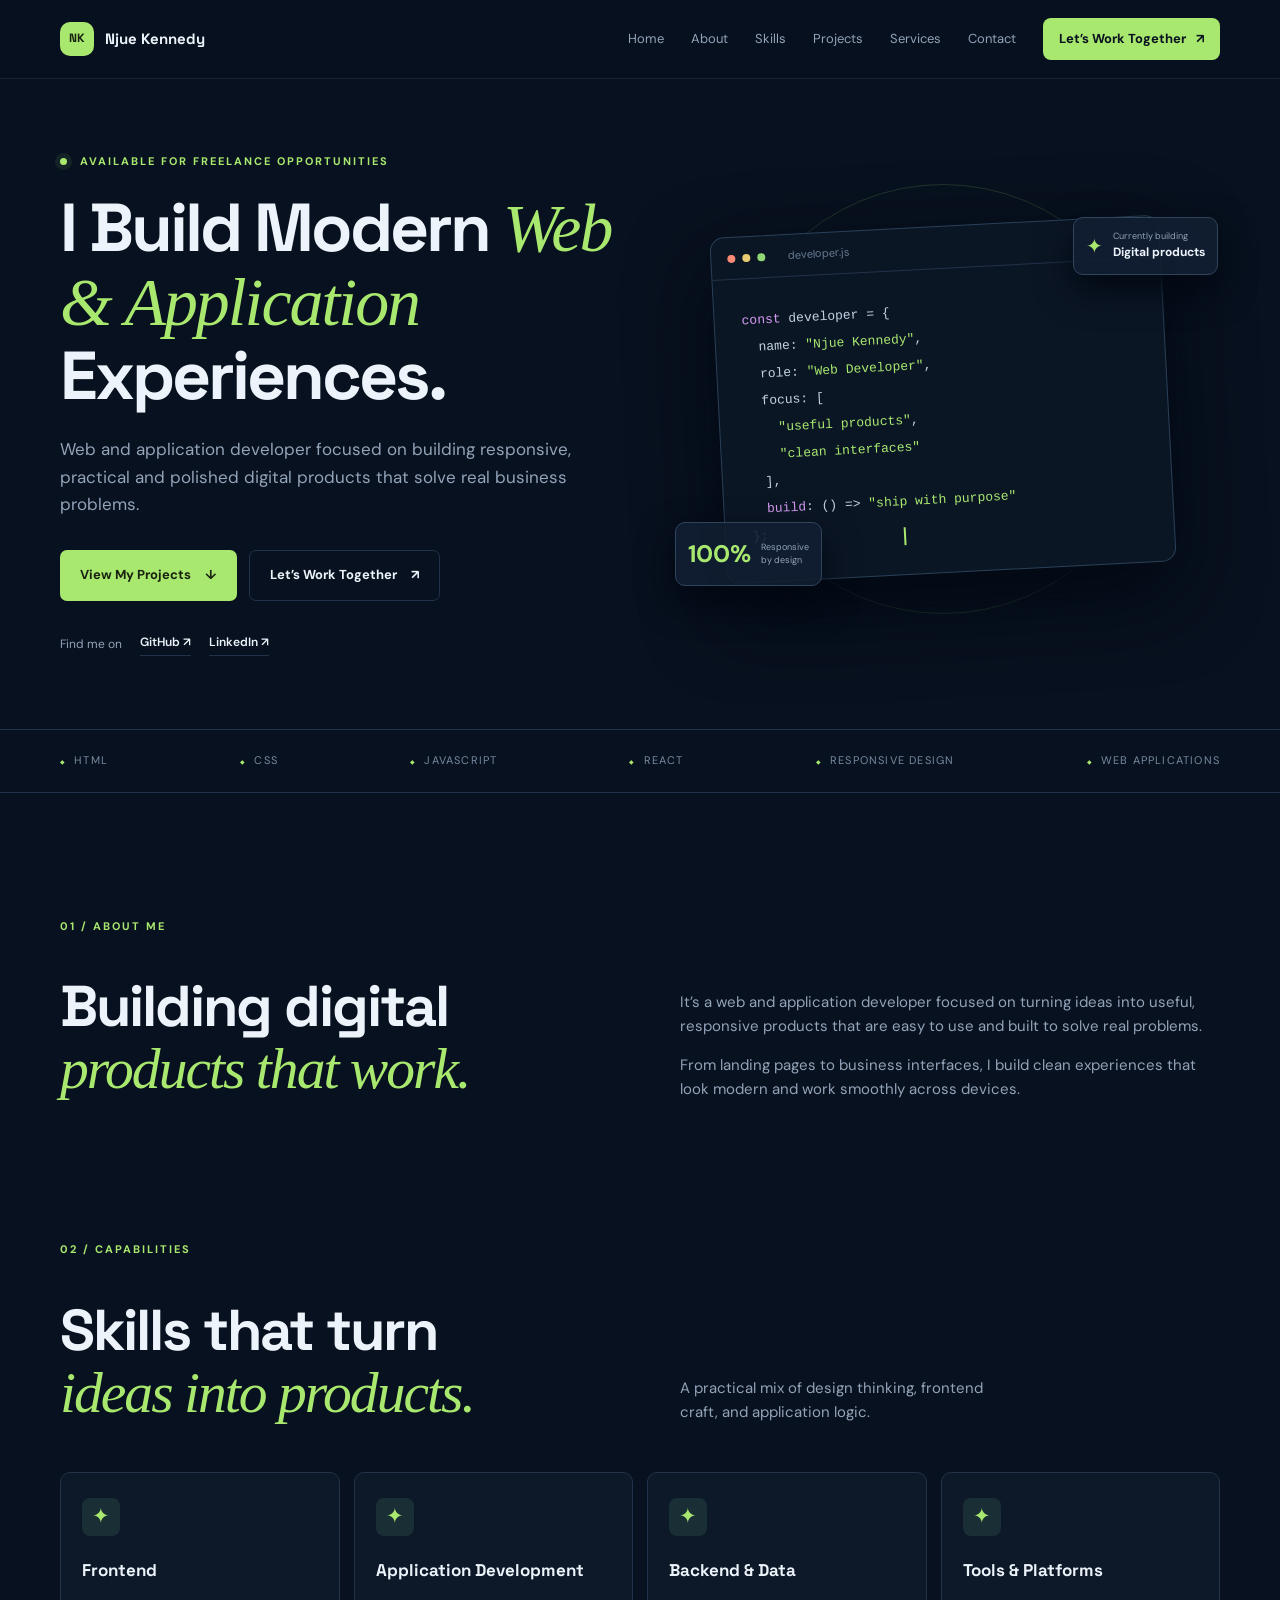
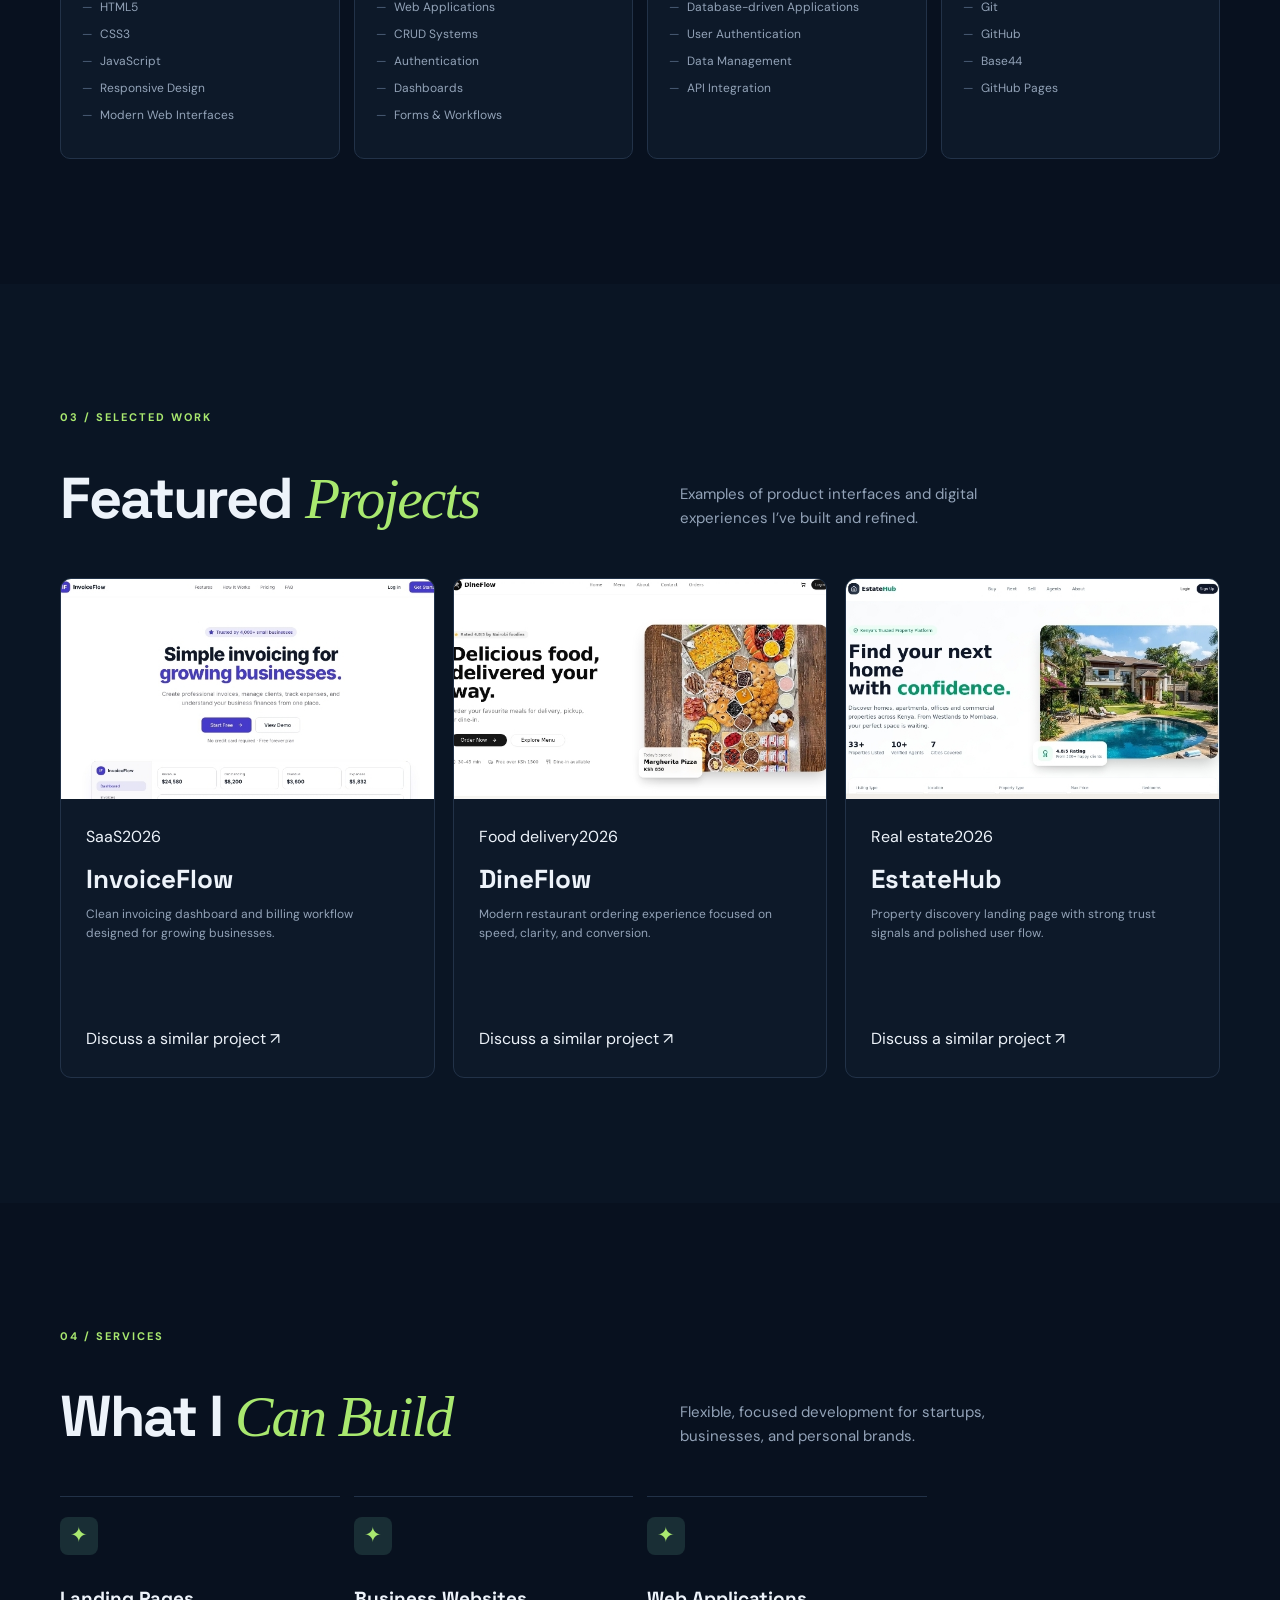
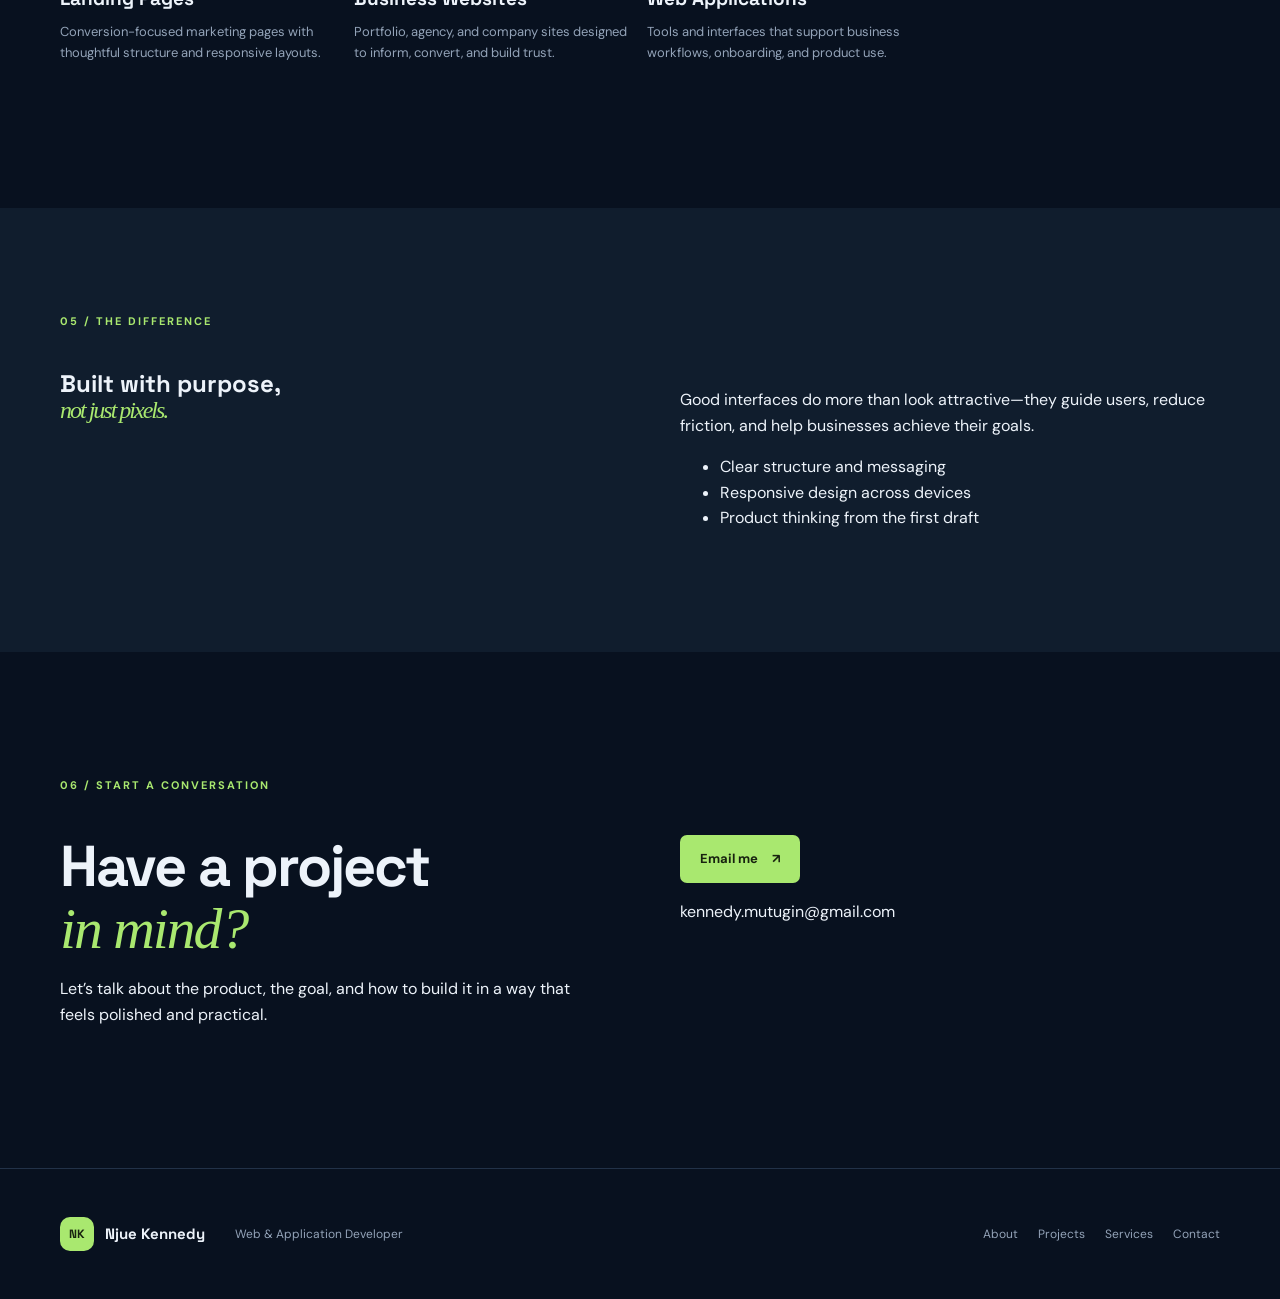
==== index.html @ 986278a8 "Remove the profile image from the portfolio hero section and restore the original layout." ====
<!doctype html>
<html lang="en">
<head>
  <meta charset="UTF-8">
  <meta name="viewport" content="width=device-width, initial-scale=1.0">
  <meta name="description" content="Njue Kennedy — Web & Application Developer building modern, responsive websites and web applications.">
  <meta name="theme-color" content="#08111f">
  <meta property="og:title" content="Njue Kennedy | Web & Application Developer">
  <meta property="og:description" content="Modern, responsive websites and web applications built for real business needs.">
  <meta property="og:type" content="website">
  <meta property="og:url" content="https://kennedymutuginjue-png.github.io/Njue-portfolio-/">
  <link rel="icon" href="assets/favicon.svg" type="image/svg+xml">
  <link rel="preconnect" href="https://fonts.googleapis.com">
  <link rel="preconnect" href="https://fonts.gstatic.com" crossorigin>
  <link href="https://fonts.googleapis.com/css2?family=DM+Sans:wght@400;500;600;700&family=Space+Grotesk:wght@500;600;700&display=swap" rel="stylesheet">
  <link rel="stylesheet" href="styles.css">
  <title>Njue Kennedy | Web & Application Developer</title>
</head>
<body>
  <header class="site-header" id="home">
    <nav class="nav container" aria-label="Primary navigation">
      <a class="brand" href="#home" aria-label="Njue Kennedy home"><span>NK</span><strong>Njue Kennedy</strong></a>
      <button class="menu-toggle" aria-expanded="false" aria-controls="nav-links" aria-label="Open navigation"><span></span><span></span><span></span></button>
      <div class="nav-links" id="nav-links">
        <a href="#home">Home</a><a href="#about">About</a><a href="#skills">Skills</a><a href="#projects">Projects</a><a href="#services">Services</a><a href="#contact">Contact</a>
        <a class="nav-cta" href="#contact">Let’s Work Together <span>↗</span></a>
      </div>
    </nav>
  </header>

  <main>
    <section class="hero container">
      <div class="hero-copy">
        <p class="eyebrow"><span class="status-dot"></span> Available for freelance opportunities</p>
        <h1>I Build Modern <em>Web &amp; Application</em> Experiences.</h1>
        <p class="hero-text">Web and application developer focused on building responsive, practical and polished digital products that solve real business problems.</p>
        <div class="button-row"><a class="button primary" href="#projects">View My Projects <span>↓</span></a><a class="button secondary" href="#contact">Let’s Work Together <span>↗</span></a></div>
        <div class="social-row"><span>Find me on</span><a href="https://github.com/kennedymutuginjue-png" target="_blank" rel="noopener">GitHub ↗</a><a href="https://www.linkedin.com" target="_blank" rel="noopener">LinkedIn ↗</a></div>
      </div>
      <div class="hero-visual" aria-label="Abstract developer workspace visual">
        <div class="orb orb-one"></div><div class="orb orb-two"></div>
        <div class="code-window"><div class="window-bar"><i></i><i></i><i></i><span>developer.js</span></div><pre><code><b>const</b> developer = {
  name: <mark>"Njue Kennedy"</mark>,
  role: <mark>"Web Developer"</mark>,
  focus: [
    <mark>"useful products"</mark>,
    <mark>"clean interfaces"</mark>
  ],
  <b>build</b>: () =&gt; <mark>"ship with purpose"</mark>
};</code></pre><div class="code-cursor"></div></div>
        <div class="float-card card-top"><span>✦</span><div><small>Currently building</small><strong>Digital products</strong></div></div>
        <div class="float-card card-bottom"><strong>100%</strong><small>Responsive<br>by design</small></div>
      </div>
    </section>
    <div class="tech-strip"><div class="container tech-list"><span>HTML</span><span>CSS</span><span>JavaScript</span><span>React</span><span>Responsive Design</span><span>Web Applications</span></div></div>

    <section class="section container about" id="about"><div class="section-label">01 / About me</div><div class="about-grid"><div><h2>Building digital<br><em>products that work.</em></h2></div><div><p>It’s a web and application developer focused on turning ideas into useful, responsive products that are easy to use and built to solve real problems.</p><p>From landing pages to business interfaces, I build clean experiences that look modern and work smoothly across devices.</p></div></div></section>

    <section class="section container" id="skills"><div class="section-label">02 / Capabilities</div><div class="section-heading"><h2>Skills that turn<br><em>ideas into products.</em></h2><p>A practical mix of design thinking, frontend craft, and application logic.</p></div><div class="skill-grid"><article class="skill-card"><div class="icon">✦</div><h3>Frontend</h3><ul><li>HTML5</li><li>CSS3</li><li>JavaScript</li><li>Responsive Design</li><li>Modern Web Interfaces</li></ul></article><article class="skill-card"><div class="icon">✦</div><h3>Application Development</h3><ul><li>Web Applications</li><li>CRUD Systems</li><li>Authentication</li><li>Dashboards</li><li>Forms & Workflows</li></ul></article><article class="skill-card"><div class="icon">✦</div><h3>Backend & Data</h3><ul><li>Database-driven Applications</li><li>User Authentication</li><li>Data Management</li><li>API Integration</li></ul></article><article class="skill-card"><div class="icon">✦</div><h3>Tools & Platforms</h3><ul><li>Git</li><li>GitHub</li><li>Base44</li><li>GitHub Pages</li></ul></article></div></section>

    <section class="section projects-section" id="projects"><div class="container"><div class="section-label">03 / Selected work</div><div class="section-heading"><h2>Featured <em>Projects</em></h2><p>Examples of product interfaces and digital experiences I’ve built and refined.</p></div><div class="project-grid">
      <article class="project-card"><div class="project-preview preview-invoice"><img src="assets/Screenshot_20260922_021623_Chrome.jpg" alt="InvoiceFlow application preview" loading="lazy" onerror="this.style.display='none'"></div><div class="project-body"><div class="project-top"><span class="tag">SaaS</span><span class="project-year">2026</span></div><h3>InvoiceFlow</h3><p>Clean invoicing dashboard and billing workflow designed for growing businesses.</p><a href="#contact">Discuss a similar project <span>↗</span></a></div></article>
      <article class="project-card"><div class="project-preview preview-dine"><img src="assets/Screenshot_20260922_021600_Chrome.jpg" alt="DineFlow application preview" loading="lazy" onerror="this.style.display='none'"></div><div class="project-body"><div class="project-top"><span class="tag">Food delivery</span><span class="project-year">2026</span></div><h3>DineFlow</h3><p>Modern restaurant ordering experience focused on speed, clarity, and conversion.</p><a href="#contact">Discuss a similar project <span>↗</span></a></div></article>
      <article class="project-card"><div class="project-preview preview-estate"><img src="assets/Screenshot_20260922_021528_Chrome.jpg" alt="EstateHub application preview" loading="lazy" onerror="this.style.display='none'"></div><div class="project-body"><div class="project-top"><span class="tag">Real estate</span><span class="project-year">2026</span></div><h3>EstateHub</h3><p>Property discovery landing page with strong trust signals and polished user flow.</p><a href="#contact">Discuss a similar project <span>↗</span></a></div></article>
    </div></div></section>

    <section class="section container" id="services"><div class="section-label">04 / Services</div><div class="section-heading"><h2>What I <em>Can Build</em></h2><p>Flexible, focused development for startups, businesses, and personal brands.</p></div><div class="service-grid"><article class="service-card"><div class="icon">✦</div><h3>Landing Pages</h3><p>Conversion-focused marketing pages with thoughtful structure and responsive layouts.</p></article><article class="service-card"><div class="icon">✦</div><h3>Business Websites</h3><p>Portfolio, agency, and company sites designed to inform, convert, and build trust.</p></article><article class="service-card"><div class="icon">✦</div><h3>Web Applications</h3><p>Tools and interfaces that support business workflows, onboarding, and product use.</p></article></div></section>

    <section class="why"><div class="container"><div class="section-label">05 / The difference</div><div class="why-grid"><h2>Built with purpose,<br><em>not just pixels.</em></h2><div class="why-copy"><p>Good interfaces do more than look attractive—they guide users, reduce friction, and help businesses achieve their goals.</p><ul><li>Clear structure and messaging</li><li>Responsive design across devices</li><li>Product thinking from the first draft</li></ul></div></div></div></section>

    <section class="section container contact" id="contact"><div class="section-label">06 / Start a conversation</div><div class="contact-grid"><div><h2>Have a project<br><em>in mind?</em></h2><p>Let’s talk about the product, the goal, and how to build it in a way that feels polished and practical.</p></div><div class="contact-box"><a class="button primary" href="mailto:kennedy.mutugin@gmail.com">Email me <span>↗</span></a><p>kennedy.mutugin@gmail.com</p></div></div></section>
  </main>
  <footer><div class="container footer-top"><a class="brand" href="#home"><span>NK</span><strong>Njue Kennedy</strong></a><p>Web &amp; Application Developer</p><div class="footer-links"><a href="#about">About</a><a href="#projects">Projects</a><a href="#services">Services</a><a href="#contact">Contact</a></div></div></footer>
  <script src="script.js"></script>
</body>
</html>
---- styles.css ----
:root{--bg:#08111f;--surface:#0d1929;--surface-2:#111f31;--line:#223248;--muted:#93a3b8;--text:#edf3fa;--accent:#a9e86f;--accent-2:#7dd3fc;--serif:Georgia,serif}*{box-sizing:border-box}html{scroll-behavior:smooth}body{margin:0;background:var(--bg);color:var(--text);font-family:'DM Sans',sans-serif;line-height:1.6;overflow-x:hidden}a{color:inherit;text-decoration:none}button,input,select,textarea{font:inherit}button{cursor:pointer}.container{width:min(1160px,calc(100% - 48px));margin:auto}.site-header{position:sticky;top:0;z-index:20;background:rgba(8,17,31,.86);border-bottom:1px solid rgba(148,163,184,.12);backdrop-filter:blur(18px)}.nav{min-height:78px;display:flex;align-items:center;justify-content:space-between}.brand{display:flex;align-items:center;gap:11px;font-family:'Space Grotesk',sans-serif}.brand span{display:grid;place-items:center;width:34px;height:34px;border-radius:10px;background:var(--accent);color:#17230f;font-size:12px;font-weight:700}.brand strong{font-size:15px}.nav-links{display:flex;align-items:center;gap:27px;color:var(--muted);font-size:13px}.nav-links a{transition:.2s}.nav-links a:hover{color:var(--text)}.nav-cta{color:var(--bg)!important;background:var(--accent);padding:11px 16px;border-radius:8px;font-weight:700}.nav-cta span{margin-left:7px}.menu-toggle{display:none;background:none;border:0;padding:8px}.menu-toggle span{display:block;width:25px;height:2px;background:var(--text);margin:5px}.hero{min-height:650px;display:grid;grid-template-columns:1fr 1fr;gap:50px;align-items:center;padding-top:55px;padding-bottom:65px}.eyebrow,.section-label{color:var(--accent);font-size:11px;text-transform:uppercase;letter-spacing:2px;font-weight:700}.status-dot{display:inline-block;width:7px;height:7px;background:var(--accent);border-radius:50%;margin-right:8px;box-shadow:0 0 0 5px rgba(169,232,111,.08)}h1,h2,h3{font-family:'Space Grotesk',sans-serif;line-height:1.08;margin:0}h1{font-size:clamp(44px,5.3vw,76px);letter-spacing:-3px;margin:20px 0 24px;max-width:680px}h1 em,h2 em{font-family:var(--serif);font-weight:400;color:var(--accent);letter-spacing:-2px}.hero-text{color:var(--muted);font-size:17px;max-width:530px}.button-row{display:flex;gap:12px;flex-wrap:wrap;margin:32px 0}.button{display:inline-flex;align-items:center;justify-content:center;gap:14px;border:0;border-radius:7px;padding:14px 20px;font-weight:700;font-size:13px;transition:transform .2s,background .2s}.button:hover{transform:translateY(-2px)}.primary{background:var(--accent);color:#18220f}.secondary{border:1px solid var(--line);color:var(--text);background:transparent}.social-row{display:flex;gap:18px;align-items:center;color:var(--muted);font-size:12px}.social-row a{color:var(--text);font-weight:600;border-bottom:1px solid var(--line);padding-bottom:3px}.hero-visual{height:460px;position:relative;display:grid;place-items:center}.hero-visual:before{content:'';position:absolute;width:360px;height:360px;border-radius:50%;background:radial-gradient(circle,rgba(125,211,252,.16),transparent 65%);filter:blur(10px)}.orb{position:absolute;border:1px solid rgba(169,232,111,.16);border-radius:50%}.orb-one{width:430px;height:430px}.orb-two{width:310px;height:310px;border-color:rgba(125,211,252,.18);transform:rotate(45deg)}.code-window{position:relative;width:min(450px,100%);background:#0b1625;border:1px solid #2a4058;border-radius:14px;box-shadow:0 30px 80px #020812;overflow:hidden;transform:rotate(-3deg)}.window-bar{height:42px;border-bottom:1px solid #223248;display:flex;align-items:center;gap:7px;padding:0 16px;color:#667991;font-size:11px}.window-bar i{width:8px;height:8px;border-radius:50%;background:#33465d}.window-bar i:first-child{background:#fb8b75}.window-bar i:nth-child(2){background:#eacb73}.window-bar i:nth-child(3){background:#92d675}.window-bar span{margin-left:16px}.code-window pre{margin:0;padding:28px 27px 32px;color:#c4d2e1;font:13px/2 'Space Grotesk',monospace}.code-window code b{color:#d69cf3;font-weight:500}.code-window mark{color:var(--accent);background:none}.code-cursor{position:absolute;width:2px;height:18px;background:var(--accent);bottom:29px;left:178px}.float-card{position:absolute;z-index:2;background:rgba(17,31,49,.9);border:1px solid #30445b;border-radius:10px;box-shadow:0 15px 35px #020812;display:flex;align-items:center;gap:10px;padding:12px}.float-card small{display:block;color:var(--muted);font-size:9px;line-height:1.4}.float-card strong{display:block;font-size:12px}.float-card span{color:var(--accent);font-size:20px}.card-top{top:48px;right:2px}.card-bottom{bottom:43px;left:10px}.card-bottom strong{font-size:24px;color:var(--accent)}.tech-strip{border-top:1px solid var(--line);border-bottom:1px solid var(--line);padding:22px 0}.tech-list{display:flex;justify-content:space-between;gap:20px;color:#788aa0;font-size:11px;text-transform:uppercase;letter-spacing:1.2px;flex-wrap:wrap}.tech-list span:before{content:'◆';font-size:6px;color:var(--accent);margin-right:8px}.section{padding-top:125px}.section-label{margin-bottom:40px}.about-grid,.section-heading,.why-grid,.contact-grid{display:grid;grid-template-columns:1fr 1fr;gap:80px}.section h2{font-size:clamp(38px,4.5vw,60px);letter-spacing:-2px}.about-grid p,.section-heading p{color:var(--muted);font-size:15px}.about-grid .lead,.contact .lead{font-size:19px;color:var(--text)}.stats{display:grid;grid-template-columns:repeat(3,1fr);border-top:1px solid var(--line);margin-top:75px;padding-top:25px}.stats strong{display:block;font:700 42px 'Space Grotesk';color:var(--accent)}.stats span{font-size:12px;color:var(--muted)}.section-heading{align-items:end;margin-bottom:48px}.section-heading p{max-width:310px;margin:0}.skill-grid,.service-grid{display:grid;grid-template-columns:repeat(4,1fr);gap:14px}.skill-card{background:var(--surface);border:1px solid var(--line);border-radius:10px;padding:25px 21px;min-height:285px}.skill-card:hover,.project-card:hover{border-color:#466078}.icon{display:grid;place-items:center;width:38px;height:38px;border-radius:8px;background:#192e35;color:var(--accent);font-size:21px;margin-bottom:25px}.skill-card h3{font-size:17px;margin-bottom:18px}.skill-card ul{list-style:none;padding:0;margin:0;color:var(--muted);font-size:12px}.skill-card li{margin:8px 0}.skill-card li:before{content:'—';margin-right:8px;color:#50647d}.projects-section{background:#0a1524;margin-top:125px;padding-bottom:125px}.projects-section .section-label,.projects-section .section-heading{padding-top:0}.project-grid{display:grid;grid-template-columns:repeat(3,1fr);gap:18px}.project-card{background:var(--surface);border:1px solid var(--line);border-radius:11px;overflow:hidden;transition:.25s}.project-preview{height:220px;position:relative;overflow:hidden;display:grid;place-items:center}.preview-invoice{background:linear-gradient(135deg,#183837,#102632)}.preview-dine{background:linear-gradient(135deg,#37261c,#192a2a)}.preview-estate{background:linear-gradient(135deg,#243d3a,#15293a)}.project-preview img{width:100%;height:100%;object-fit:cover;position:absolute;z-index:2}.preview-ui{width:75%;height:145px;background:#112a2b;border:1px solid #41605b;border-radius:7px;position:relative;padding:14px;color:#e3f3e4;box-shadow:0 20px 40px #07131a}.preview-ui:before{content:'';display:block;width:26px;height:4px;background:#365451;border-radius:4px;margin-bottom:14px}.mini-logo{display:inline-grid;place-items:center;width:20px;height:20px;background:var(--accent);color:#16220f;border-radius:5px;font-weight:bold;font-size:12px}.mini-title{font:600 10px 'Space Grotesk';margin-left:6px}.mini-chart{display:flex;align-items:end;gap:5px;height:58px;margin-top:17px;border-bottom:1px solid #39554f}.mini-chart i{display:block;width:18%;background:var(--accent);opacity:.8;border-radius:3px 3px 0 0}.mini-chart i:nth-child(1){height:40%}.mini-chart i:nth-child(2){height:65%}.mini-chart i:nth-child(3){height:50%}.mini-chart i:nth-child(4){height:80%}.mini-chart i:nth-child(5){height:95%}.mini-panels{display:flex;gap:7px;margin-top:12px}.mini-panels b{height:17px;flex:1;background:#244542;border-radius:3px}.restaurant{background:#251e1b;border-color:#6b4d3f}.restaurant .mini-logo{background:#f5b568}.restaurant .mini-title small,.estate .mini-title small{display:block;color:#a99586;font:7px 'DM Sans'}.food-card{display:inline-block;width:40%;height:78px;margin:15px 5% 0 0;background:#5d4436;border-radius:5px;position:relative}.food-card i{display:block;width:30px;height:30px;border-radius:50%;background:#c28058;margin:10px}.food-card b{display:block;background:#b08e76;height:3px;width:50%;margin:4px 10px}.estate{background:#1d3033;border-color:#4c6d6a}.estate .mini-logo{background:#9be0ce}.property{display:flex;gap:8px;margin-top:12px}.property i{width:48px;height:30px;background:#5b8179;border-radius:4px}.property b{display:block;width:50px;height:4px;background:#8eaaa5;margin:5px}.project-body{padding:25px}.project-meta{display:flex;justify-content:space-between;color:var(--accent);font-size:10px;text-transform:uppercase;letter-spacing:.5px}.project-meta span:last-child{color:#63758b}.project-body h3{font-size:26px;margin:15px 0 10px}.project-body p{color:var(--muted);font-size:12px;min-height:105px;margin-bottom:16px}.feature-list{columns:2;padding:0 0 14px;margin:0;list-style:none;color:#a9b7c7;font-size:11px;border-bottom:1px solid var(--line)}.feature-list li{margin:4px 0}.feature-list li:before{content:'+';color:var(--accent);margin-right:5px}.tags{display:flex;gap:5px;flex-wrap:wrap;margin:15px 0}.tags span{border:1px solid #304258;padding:4px 8px;border-radius:4px;font-size:10px;color:#9baabd}.project-link{display:flex;justify-content:space-between;color:var(--accent);font-size:12px;font-weight:700;margin-top:20px}.service-grid{grid-template-columns:repeat(4,1fr)}.service-grid article{border-top:1px solid var(--line);padding:20px 0}.service-grid article>span{color:var(--accent);font-size:11px}.service-grid h3{font-size:19px;margin:34px 0 12px}.service-grid p{font-size:13px;color:var(--muted);margin:0}.why{background:#101d2d;margin-top:125px;padding:105px 0}.why-grid{align-items:start}.why-list{display:grid;grid-template-columns:1fr 1fr;gap:28px 35px}.why-list div{border-top:1px solid #2c4056;padding-top:15px}.why-list b{font-size:14px}.why-list p{font-size:12px;color:var(--muted);margin:7px 0}.contact-grid{align-items:start}.contact-links{margin-top:44px}.contact-links a{display:grid;grid-template-columns:75px 1fr 20px;border-bottom:1px solid var(--line);padding:14px 0;font-size:13px}.contact-links span{color:var(--muted);font-size:11px}.contact-links b{color:var(--accent)}.contact-form{background:var(--surface);border:1px solid var(--line);border-radius:10px;padding:30px}.contact-form label{display:block;color:#b9c6d4;font-size:11px;margin-bottom:17px}.contact-form input,.contact-form select,.contact-form textarea{display:block;width:100%;border:1px solid #2b3e54;border-radius:5px;background:#0b1625;color:var(--text);padding:12px;margin-top:7px;outline:none}.contact-form input:focus,.contact-form select:focus,.contact-form textarea:focus{border-color:var(--accent);box-shadow:0 0 0 2px rgba(169,232,111,.1)}.contact-form textarea{resize:vertical}.contact-form .button{width:100%;margin-top:4px}.contact-form small{display:block;color:#687b92;font-size:10px;text-align:center;margin-top:13px}footer{border-top:1px solid var(--line);margin-top:125px}.footer-top{min-height:130px;display:flex;align-items:center;gap:30px}.footer-top p{color:var(--muted);font-size:12px}.footer-links{display:flex;gap:20px;margin-left:auto;font-size:12px;color:var(--muted)}.footer-links a:hover,.copyright a:hover{color:var(--accent)}.copyright{border-top:1px solid var(--line);display:flex;justify-content:space-between;padding:22px 0;color:#65778d;font-size:11px}.copyright a{color:var(--text)}
@media(max-width:900px){.nav-links{gap:16px}.hero{gap:25px}.skill-grid,.service-grid{grid-template-columns:repeat(2,1fr)}.project-grid{grid-template-columns:1fr}.project-card{display:grid;grid-template-columns:40% 60%}.project-preview{height:100%;min-height:310px}.project-body p{min-height:0}.project-card .feature-list{columns:2}.why-grid,.contact-grid{gap:40px}}
@media(max-width:680px){.container{width:min(100% - 32px,560px)}.nav{min-height:68px}.menu-toggle{display:block}.nav-links{display:none;position:absolute;left:16px;right:16px;top:68px;background:#0d1929;border:1px solid var(--line);border-radius:9px;padding:15px;flex-direction:column;align-items:stretch;gap:3px;box-shadow:0 20px 40px #020812}.nav-links.open{display:flex}.nav-links a{padding:11px}.nav-cta{text-align:center;margin-top:6px}.hero{display:block;padding-top:65px;min-height:auto}.hero h1{font-size:49px;letter-spacing:-2.5px}.hero-visual{height:350px;margin-top:45px}.code-window{transform:rotate(-2deg)}.code-window pre{font-size:10px;padding:21px}.card-top{right:-2px;top:15px}.card-bottom{bottom:10px;left:-4px}.tech-list{justify-content:flex-start;gap:12px 22px}.tech-list span{font-size:9px}.section{padding-top:85px}.section-label{margin-bottom:28px}.about-grid,.section-heading,.why-grid,.contact-grid{display:block}.about-grid>div+div{margin-top:30px}.stats{margin-top:50px}.stats strong{font-size:31px}.stats span{font-size:10px}.section-heading p{margin-top:22px}.skill-grid,.service-grid{grid-template-columns:1fr}.skill-card{min-height:auto}.projects-section{margin-top:85px;padding-bottom:85px}.project-card{display:block}.project-preview{height:210px;min-height:0}.project-body{padding:21px}.project-body p{font-size:12px}.why{margin-top:85px;padding:75px 0}.why-list{display:block;margin-top:40px}.why-list div{margin-bottom:25px}.contact-links{margin-top:32px;margin-bottom:35px}.footer-top{display:block;padding:30px 0}.footer-top p{margin:12px 0 20px}.footer-links{margin:0;gap:14px;flex-wrap:wrap}.copyright{display:block}.copyright a{display:block;margin-top:10px}.button{min-height:48px}.button-row{margin-bottom:28px}}
@media(prefers-reduced-motion:reduce){html{scroll-behavior:auto}.button{transition:none}}
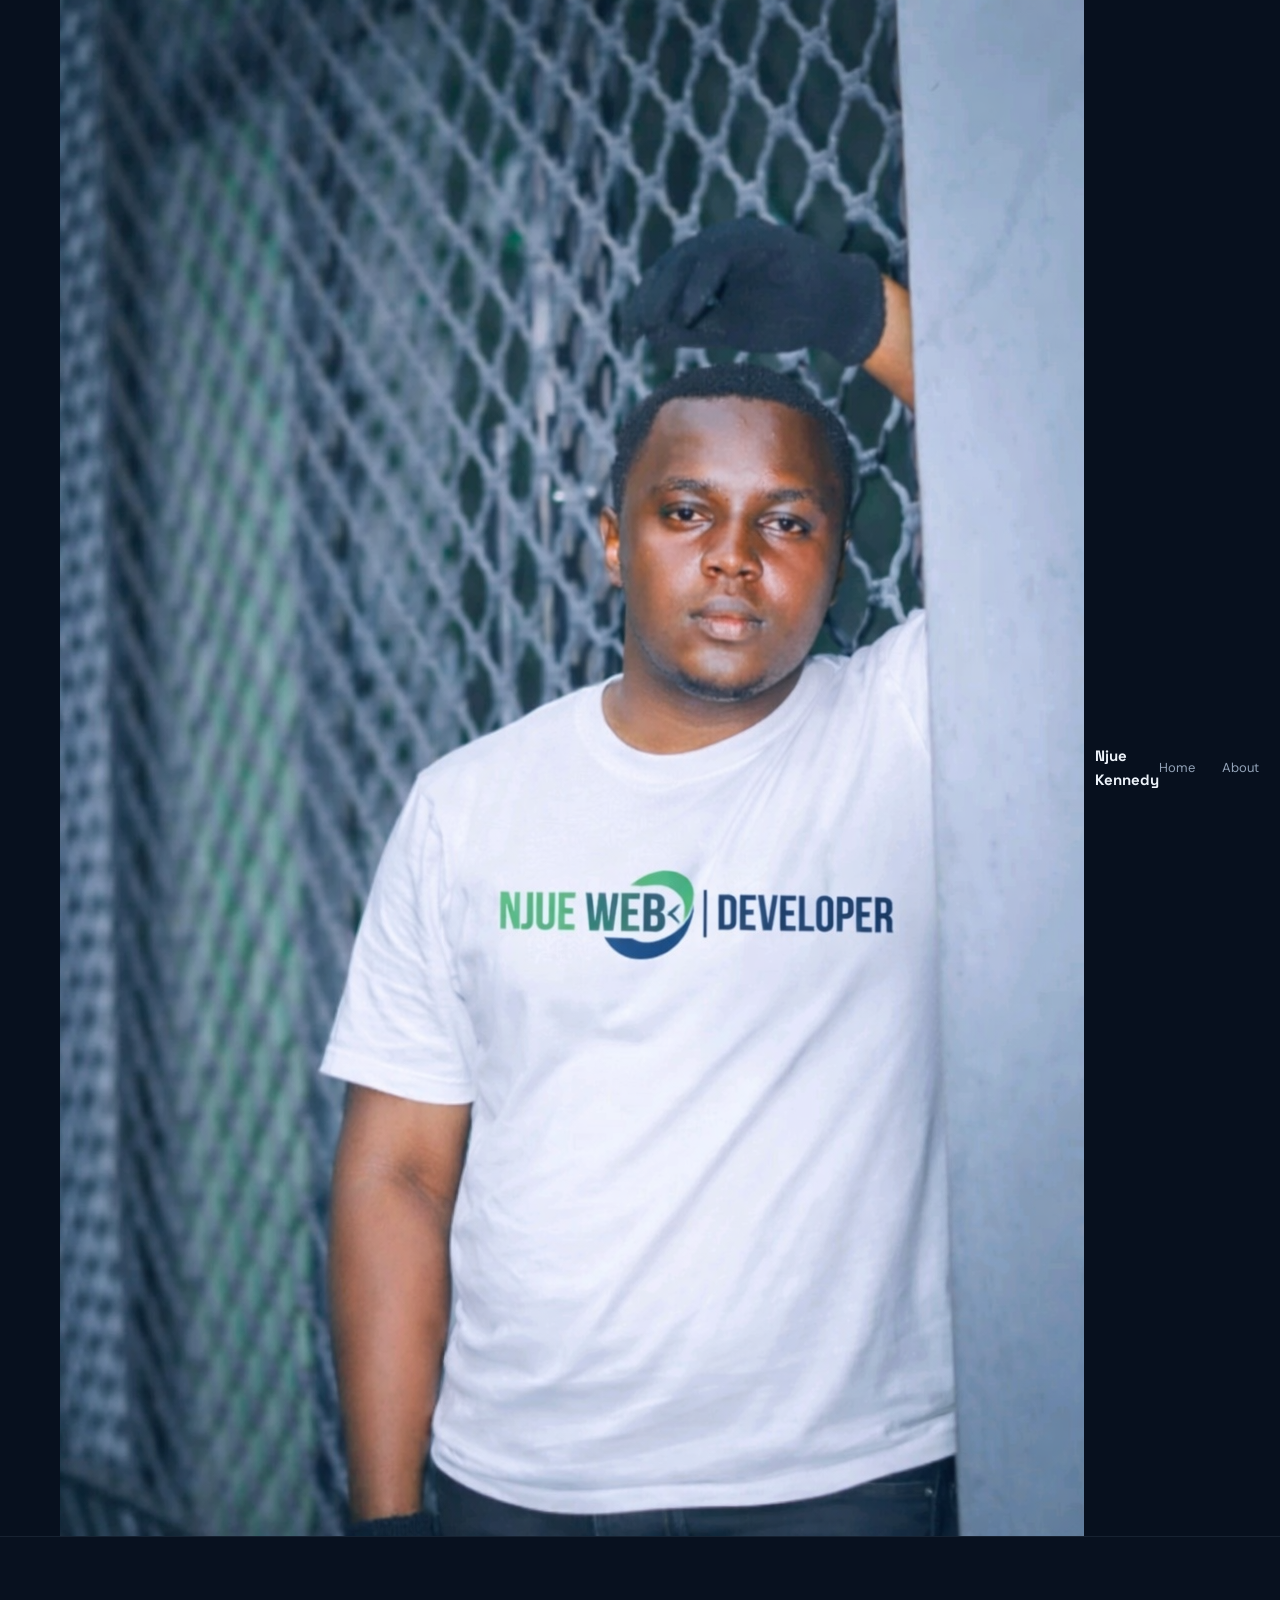
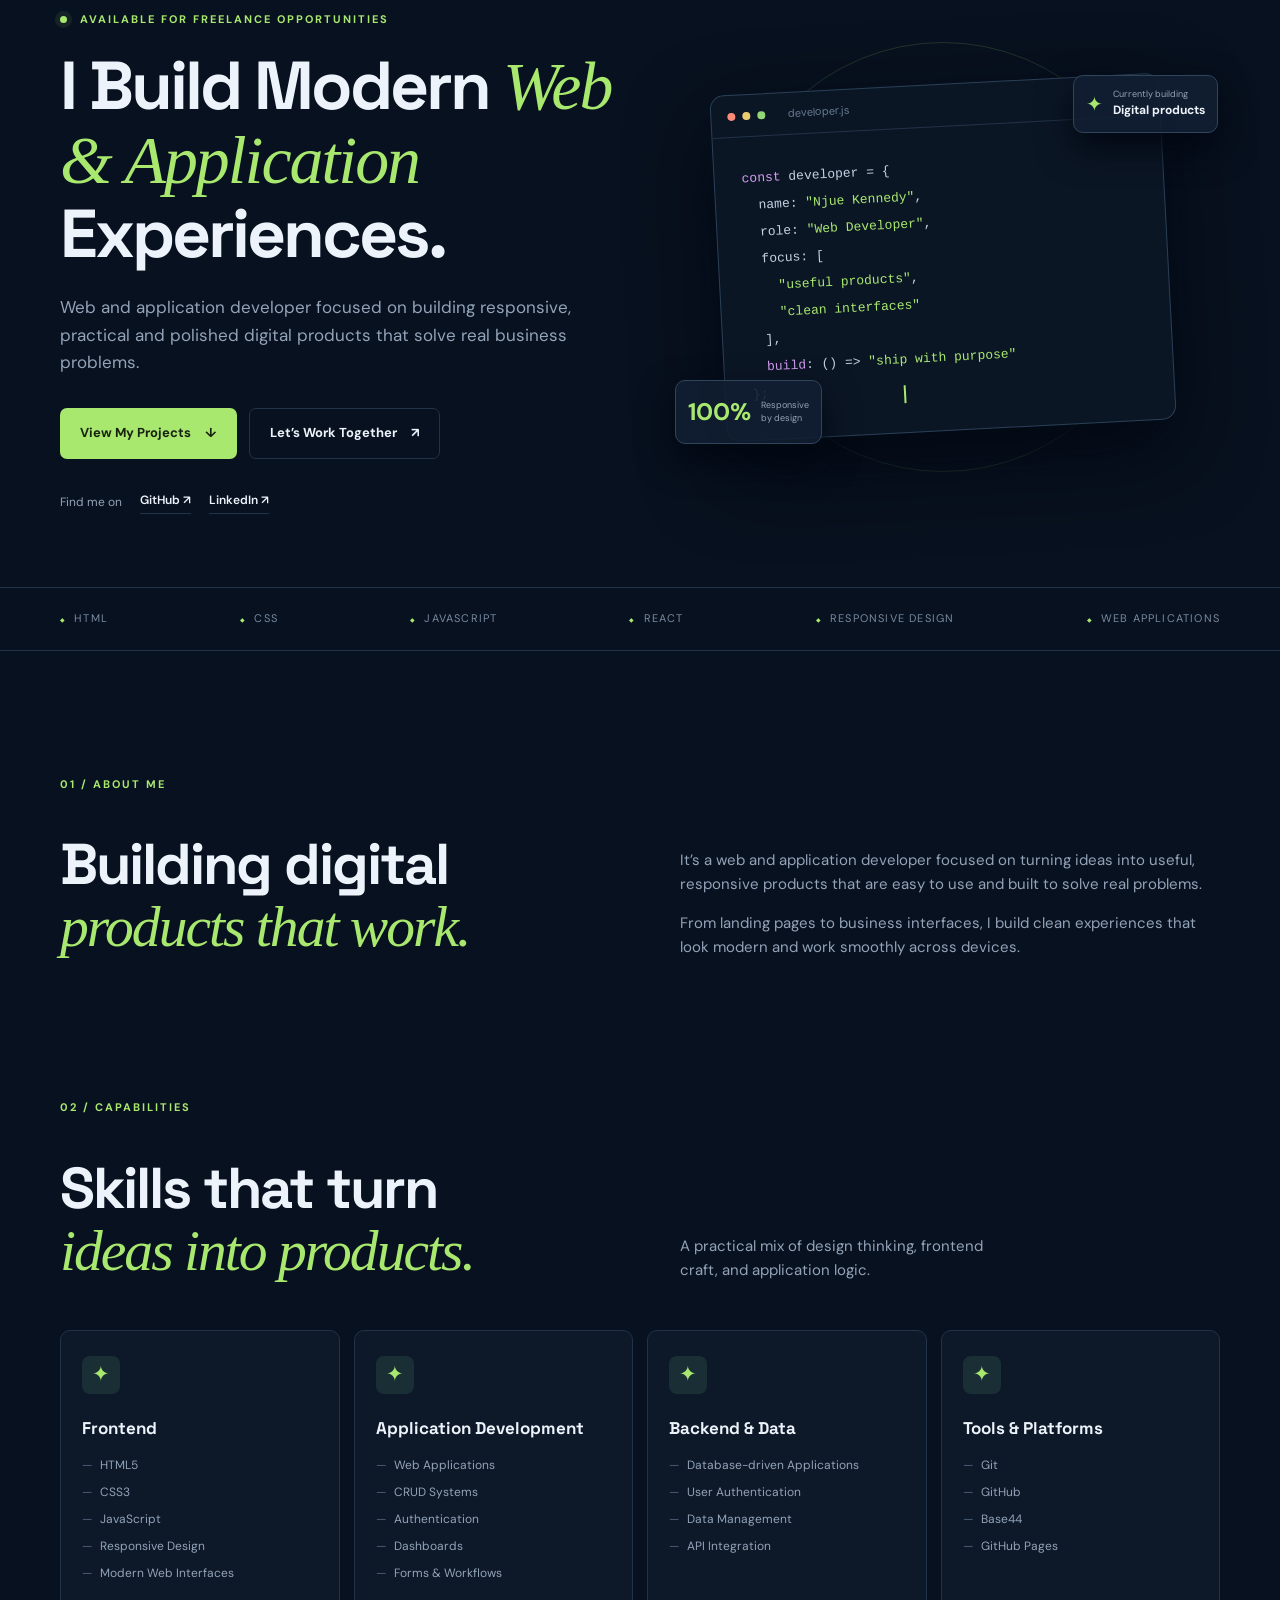
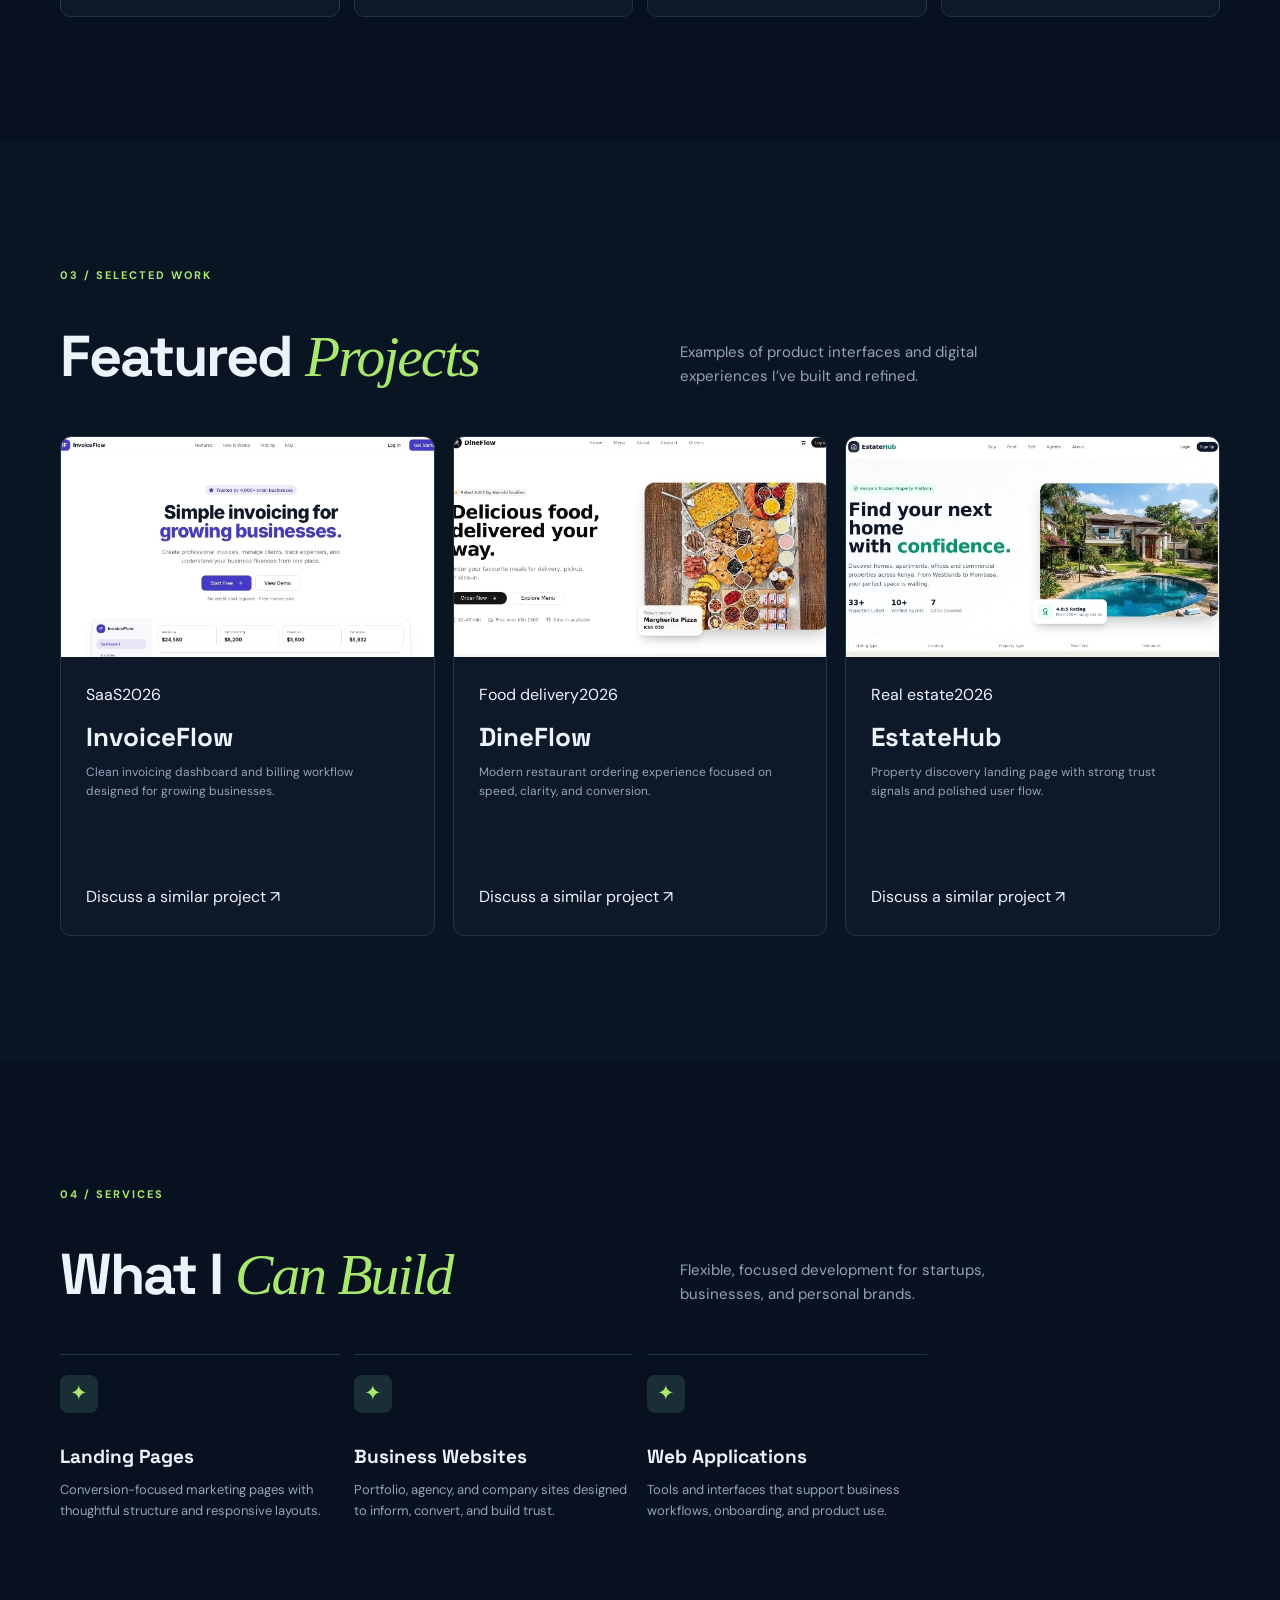
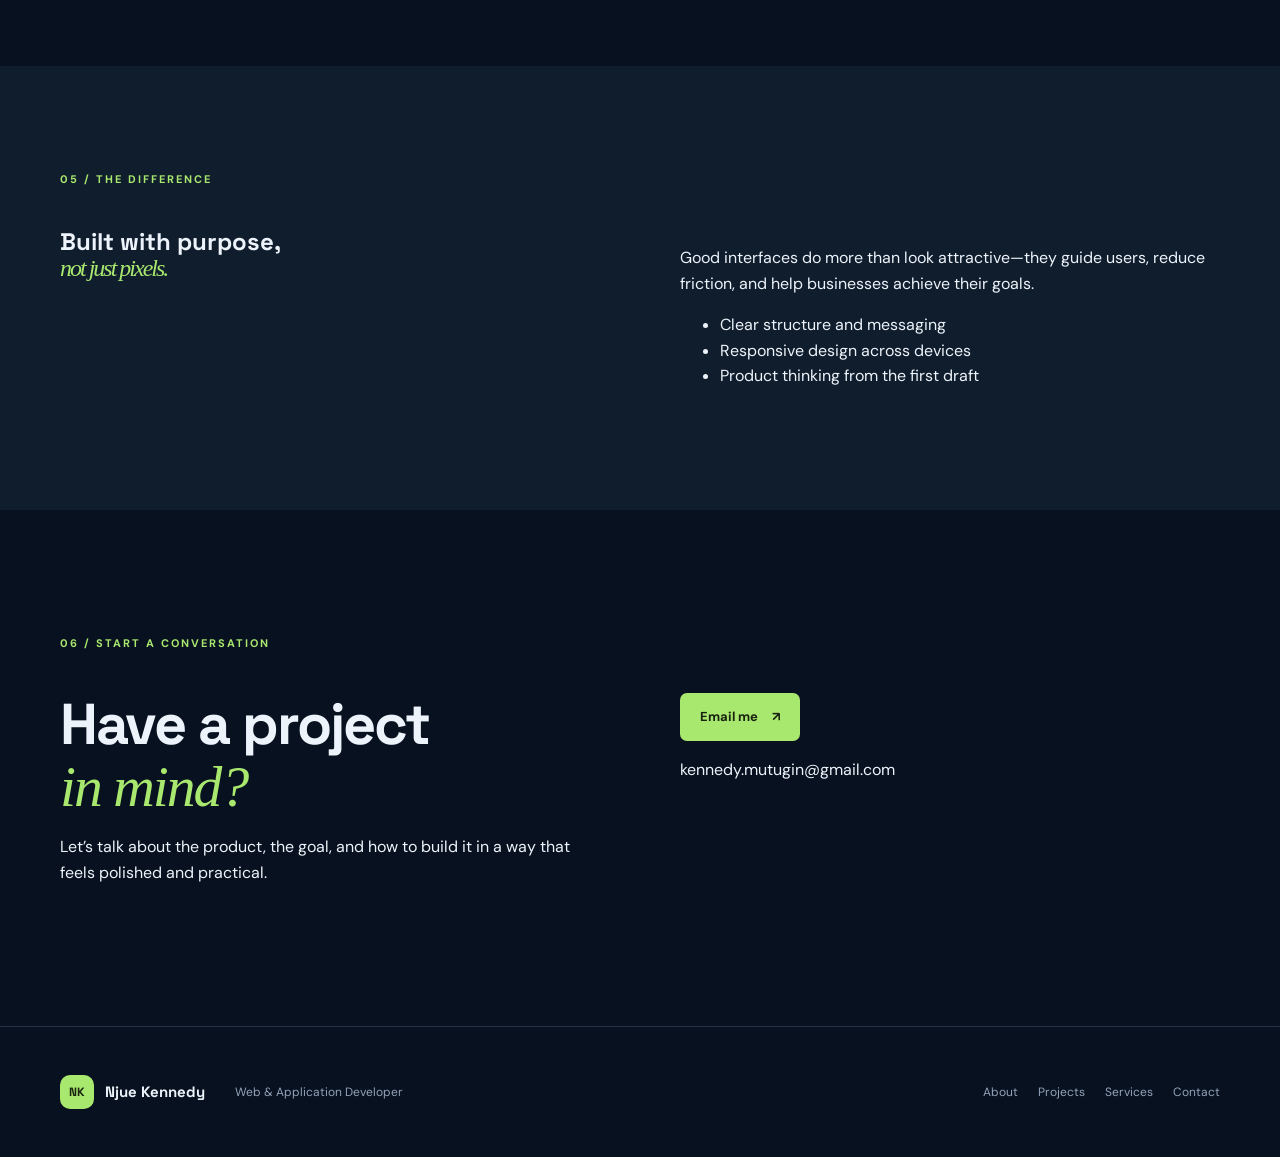
==== commit 0211d4cf: "Use the selected avatar image in the brand section where the NK initials currently appear." ====
--- a/index.html
+++ b/index.html
@@ -19,7 +19,10 @@
 <body>
   <header class="site-header" id="home">
     <nav class="nav container" aria-label="Primary navigation">
-      <a class="brand" href="#home" aria-label="Njue Kennedy home"><span>NK</span><strong>Njue Kennedy</strong></a>
+      <a class="brand" href="#home" aria-label="Njue Kennedy home">
+        <img class="brand-avatar" src="assets/file_0000000081e0722faa3d6a44e258e15b.png" alt="Njue Kennedy avatar">
+        <strong>Njue Kennedy</strong>
+      </a>
       <button class="menu-toggle" aria-expanded="false" aria-controls="nav-links" aria-label="Open navigation"><span></span><span></span><span></span></button>
       <div class="nav-links" id="nav-links">
         <a href="#home">Home</a><a href="#about">About</a><a href="#skills">Skills</a><a href="#projects">Projects</a><a href="#services">Services</a><a href="#contact">Contact</a>
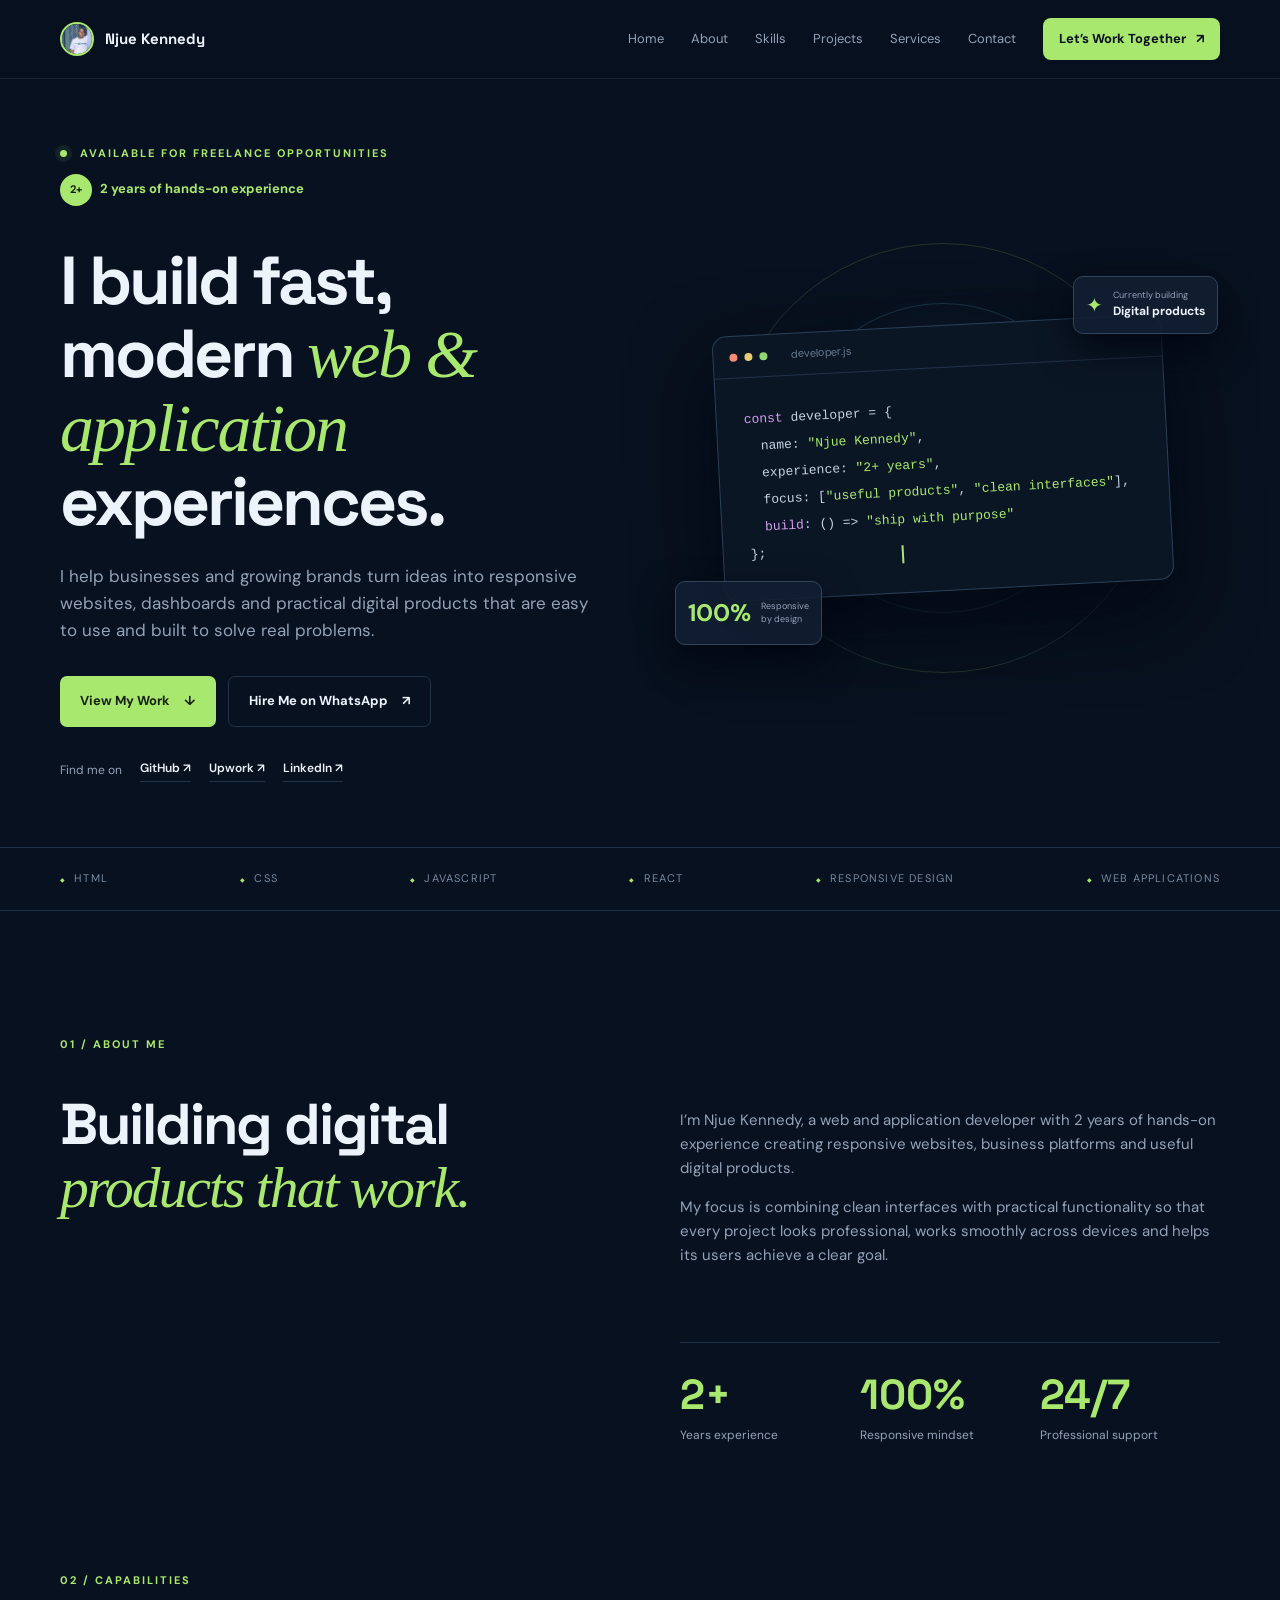
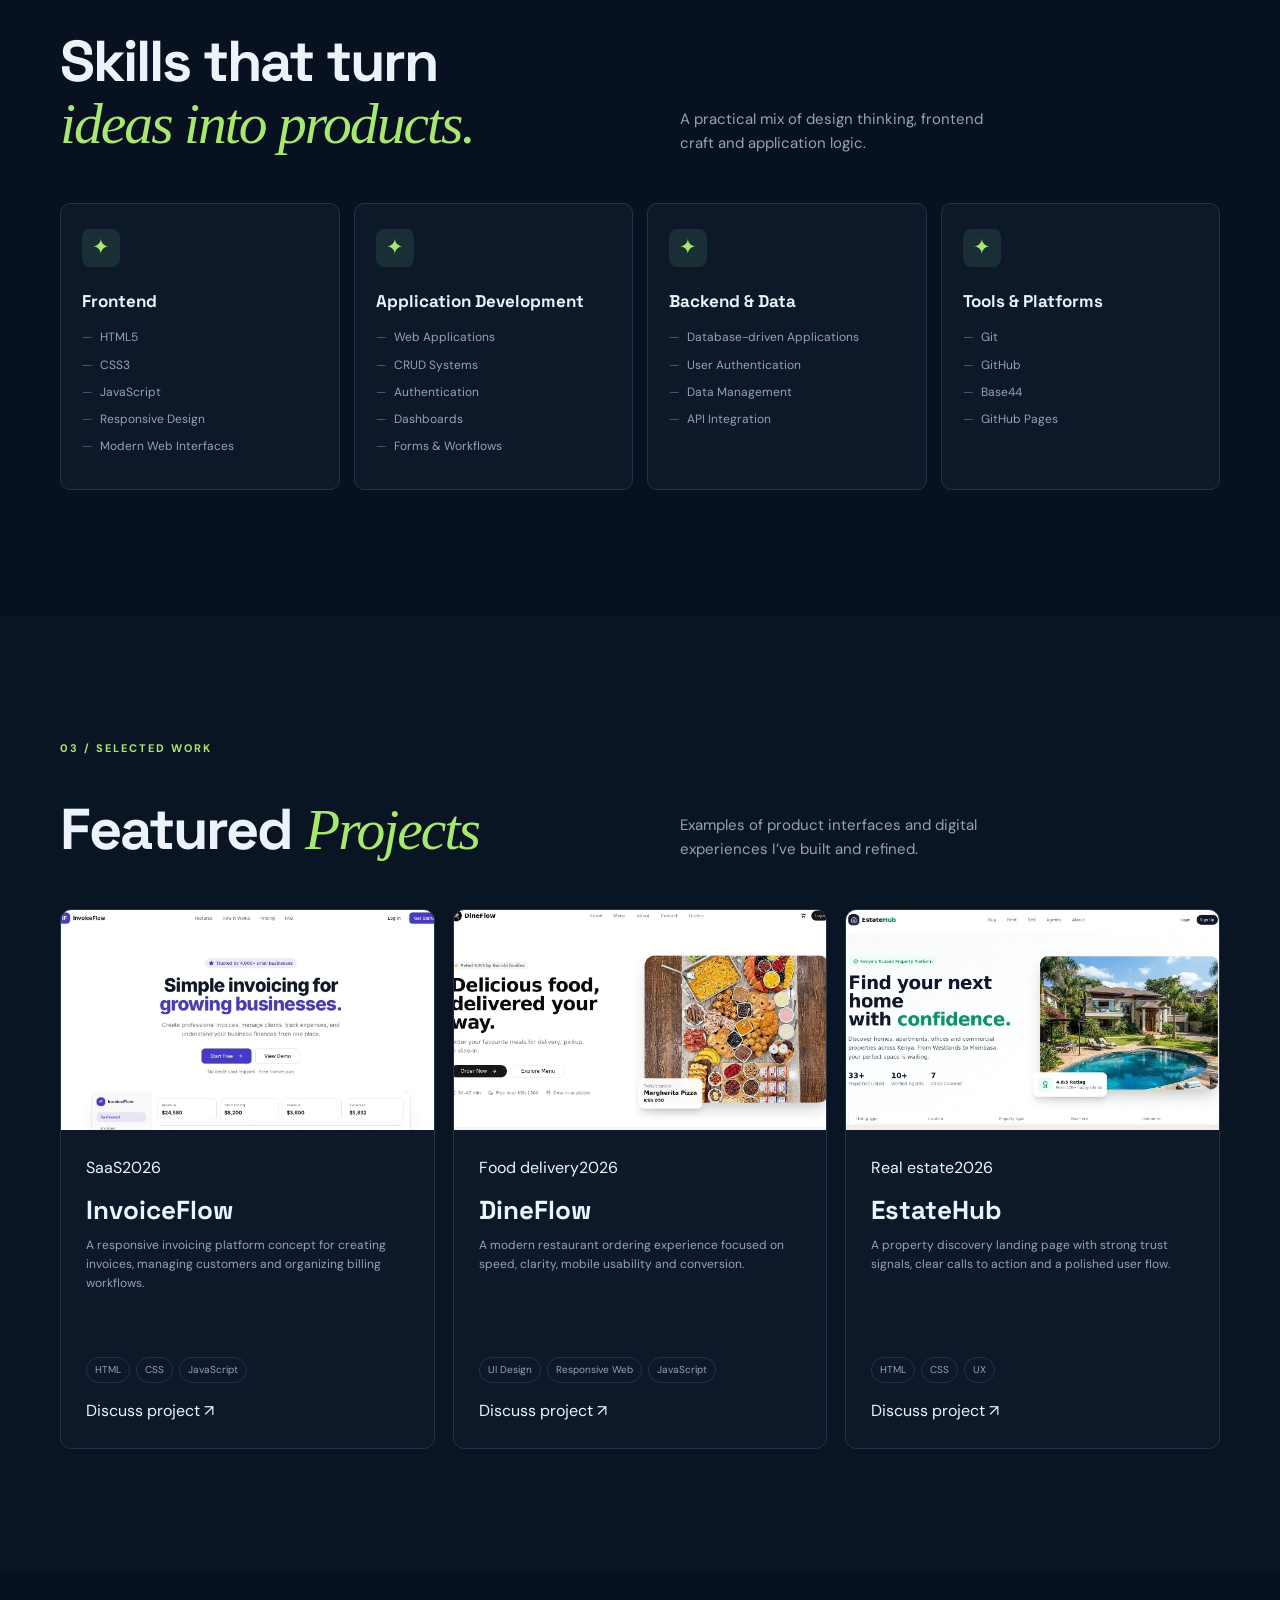
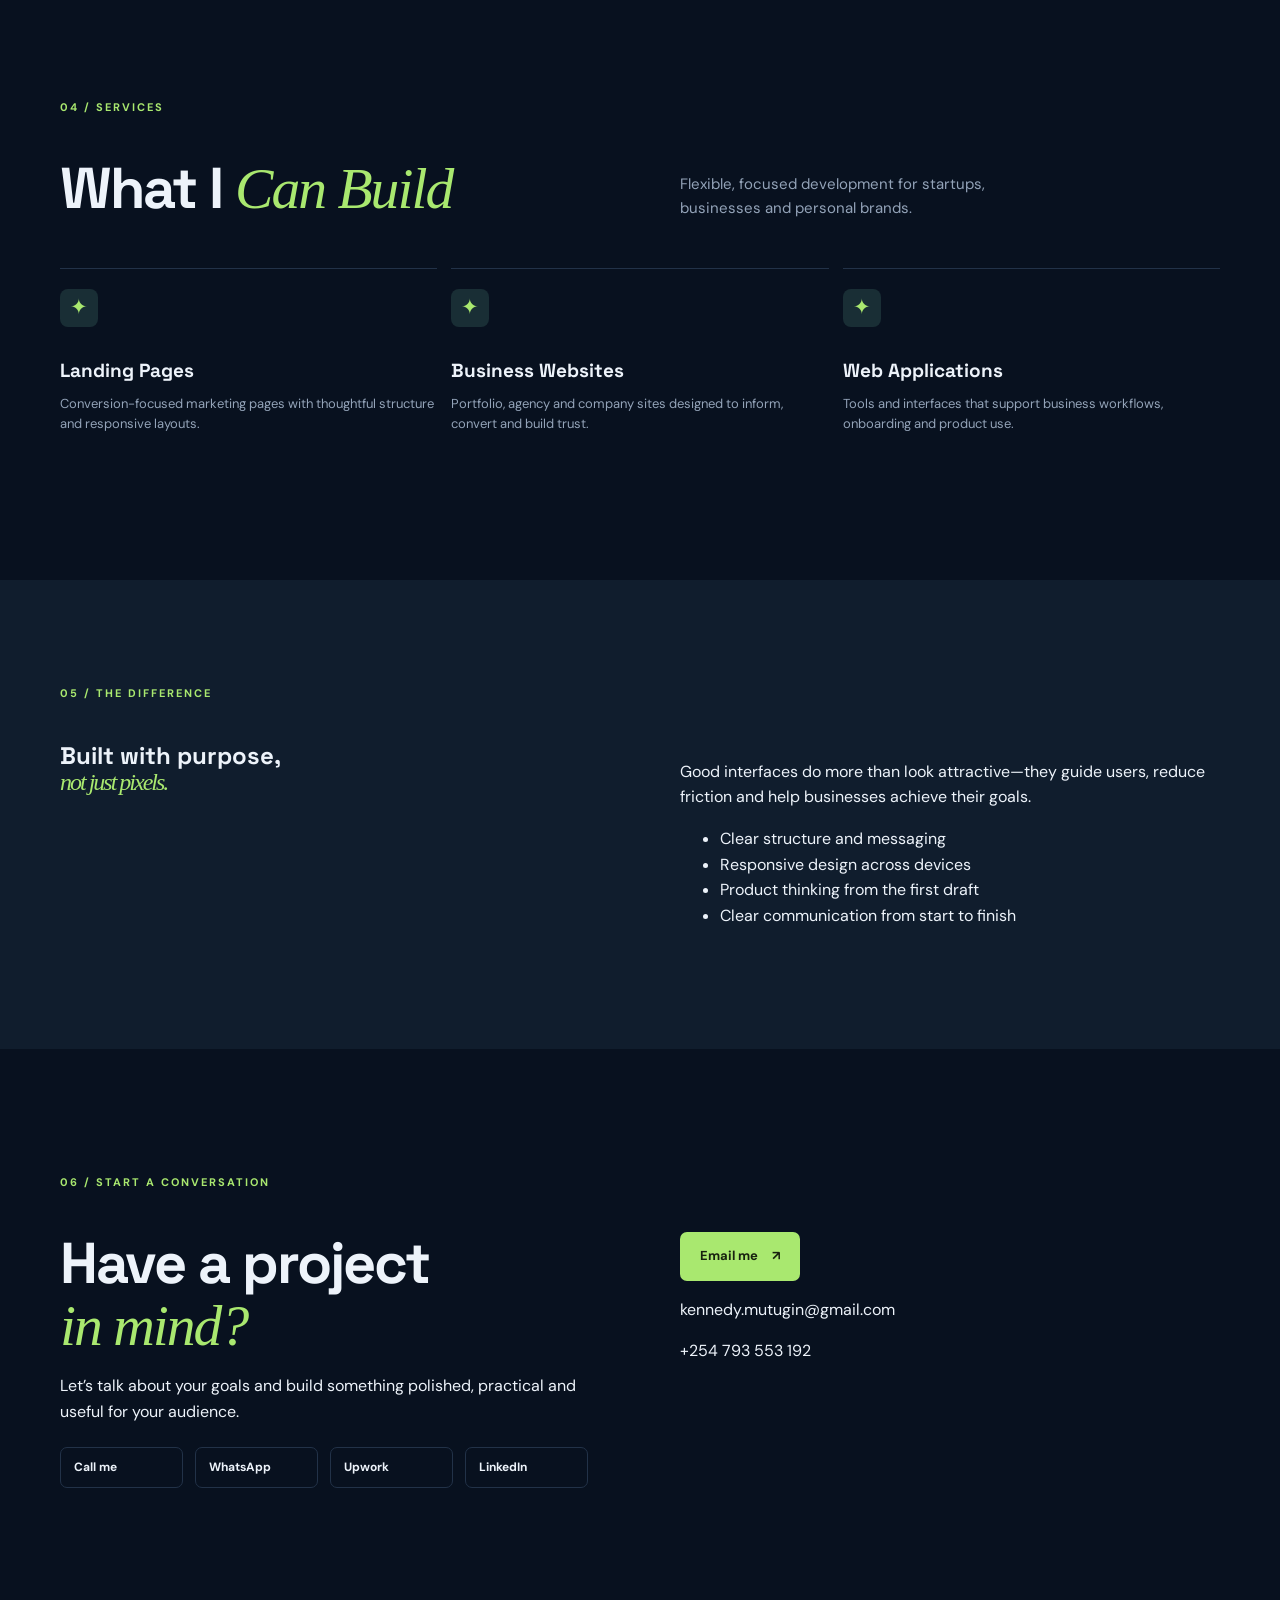
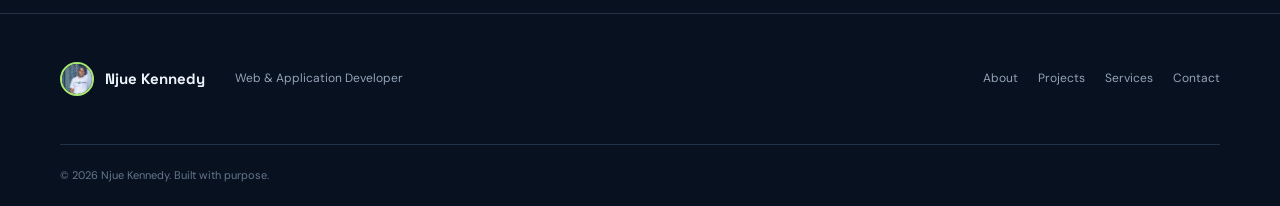
==== commit d38c3094: "Professionalize portfolio with experience-focused copy, contact links, SEO, project details, accessi" ====
--- a/index.html
+++ b/index.html
@@ -3,31 +3,29 @@
 <head>
   <meta charset="UTF-8">
   <meta name="viewport" content="width=device-width, initial-scale=1.0">
-  <meta name="description" content="Njue Kennedy — Web & Application Developer building modern, responsive websites and web applications.">
+  <meta name="description" content="Njue Kennedy is a web and application developer with 2 years of experience building responsive websites, dashboards and practical digital products for businesses.">
   <meta name="theme-color" content="#08111f">
   <meta property="og:title" content="Njue Kennedy | Web & Application Developer">
-  <meta property="og:description" content="Modern, responsive websites and web applications built for real business needs.">
+  <meta property="og:description" content="Responsive websites and practical web applications built for businesses and growing brands.">
   <meta property="og:type" content="website">
   <meta property="og:url" content="https://kennedymutuginjue-png.github.io/Njue-portfolio-/">
+  <meta property="og:image" content="https://raw.githubusercontent.com/kennedymutuginjue-png/Njue-portfolio-/main/assets/file_0000000081e0722faa3d6a44e258e15b.png">
   <link rel="icon" href="assets/favicon.svg" type="image/svg+xml">
   <link rel="preconnect" href="https://fonts.googleapis.com">
   <link rel="preconnect" href="https://fonts.gstatic.com" crossorigin>
   <link href="https://fonts.googleapis.com/css2?family=DM+Sans:wght@400;500;600;700&family=Space+Grotesk:wght@500;600;700&display=swap" rel="stylesheet">
   <link rel="stylesheet" href="styles.css">
+  <style>
+    .brand-avatar{width:34px;height:34px;border-radius:50%;object-fit:cover;border:2px solid var(--accent);display:block}.hero-badge{display:inline-flex;gap:8px;align-items:center;color:var(--accent);font-size:13px;font-weight:700;margin:0 0 18px}.hero-badge::before{content:'2+';display:grid;place-items:center;width:32px;height:32px;border-radius:50%;background:var(--accent);color:#18220f;font-size:11px}.project-tech{display:flex;flex-wrap:wrap;gap:6px;margin:15px 0}.project-tech span{border:1px solid var(--line);border-radius:99px;padding:4px 8px;color:var(--muted);font-size:10px}.project-actions{display:flex;gap:16px;flex-wrap:wrap}.contact-links{display:flex;gap:12px;flex-wrap:wrap;margin-top:22px}.contact-links a{border:1px solid var(--line);border-radius:7px;padding:10px 13px;color:var(--text);font-size:12px;font-weight:700}.contact-links a:hover{border-color:var(--accent);color:var(--accent)}.service-grid{grid-template-columns:repeat(3,1fr)}@media(max-width:900px){.service-grid{grid-template-columns:1fr 1fr}}@media(max-width:680px){.service-grid{grid-template-columns:1fr}.brand strong{display:none}}
+  </style>
   <title>Njue Kennedy | Web & Application Developer</title>
 </head>
 <body>
   <header class="site-header" id="home">
     <nav class="nav container" aria-label="Primary navigation">
-      <a class="brand" href="#home" aria-label="Njue Kennedy home">
-        <img class="brand-avatar" src="assets/file_0000000081e0722faa3d6a44e258e15b.png" alt="Njue Kennedy avatar">
-        <strong>Njue Kennedy</strong>
-      </a>
+      <a class="brand" href="#home" aria-label="Njue Kennedy home"><img class="brand-avatar" src="assets/file_0000000081e0722faa3d6a44e258e15b.png" alt="Njue Kennedy avatar"><strong>Njue Kennedy</strong></a>
       <button class="menu-toggle" aria-expanded="false" aria-controls="nav-links" aria-label="Open navigation"><span></span><span></span><span></span></button>
-      <div class="nav-links" id="nav-links">
-        <a href="#home">Home</a><a href="#about">About</a><a href="#skills">Skills</a><a href="#projects">Projects</a><a href="#services">Services</a><a href="#contact">Contact</a>
-        <a class="nav-cta" href="#contact">Let’s Work Together <span>↗</span></a>
-      </div>
+      <div class="nav-links" id="nav-links"><a href="#home">Home</a><a href="#about">About</a><a href="#skills">Skills</a><a href="#projects">Projects</a><a href="#services">Services</a><a href="#contact">Contact</a><a class="nav-cta" href="#contact">Let’s Work Together <span>↗</span></a></div>
     </nav>
   </header>
 
@@ -35,45 +33,38 @@
     <section class="hero container">
       <div class="hero-copy">
         <p class="eyebrow"><span class="status-dot"></span> Available for freelance opportunities</p>
-        <h1>I Build Modern <em>Web &amp; Application</em> Experiences.</h1>
-        <p class="hero-text">Web and application developer focused on building responsive, practical and polished digital products that solve real business problems.</p>
-        <div class="button-row"><a class="button primary" href="#projects">View My Projects <span>↓</span></a><a class="button secondary" href="#contact">Let’s Work Together <span>↗</span></a></div>
-        <div class="social-row"><span>Find me on</span><a href="https://github.com/kennedymutuginjue-png" target="_blank" rel="noopener">GitHub ↗</a><a href="https://www.linkedin.com" target="_blank" rel="noopener">LinkedIn ↗</a></div>
+        <p class="hero-badge">2 years of hands-on experience</p>
+        <h1>I build fast, modern <em>web &amp; application</em> experiences.</h1>
+        <p class="hero-text">I help businesses and growing brands turn ideas into responsive websites, dashboards and practical digital products that are easy to use and built to solve real problems.</p>
+        <div class="button-row"><a class="button primary" href="#projects">View My Work <span>↓</span></a><a class="button secondary" href="https://wa.me/254793553192" target="_blank" rel="noopener">Hire Me on WhatsApp <span>↗</span></a></div>
+        <div class="social-row"><span>Find me on</span><a href="https://github.com/kennedymutuginjue-png" target="_blank" rel="noopener">GitHub ↗</a><a href="https://www.upwork.com/freelancers/~01defb28e55246c286" target="_blank" rel="noopener">Upwork ↗</a><a href="https://www.linkedin.com/in/kennedy-mutugi-njue-671b7a438?utm_source=share_via&utm_content=profile&utm_medium=member_android" target="_blank" rel="noopener">LinkedIn ↗</a></div>
       </div>
-      <div class="hero-visual" aria-label="Abstract developer workspace visual">
-        <div class="orb orb-one"></div><div class="orb orb-two"></div>
-        <div class="code-window"><div class="window-bar"><i></i><i></i><i></i><span>developer.js</span></div><pre><code><b>const</b> developer = {
+      <div class="hero-visual" aria-label="Abstract developer workspace visual"><div class="orb orb-one"></div><div class="orb orb-two"></div><div class="code-window"><div class="window-bar"><i></i><i></i><i></i><span>developer.js</span></div><pre><code><b>const</b> developer = {
   name: <mark>"Njue Kennedy"</mark>,
-  role: <mark>"Web Developer"</mark>,
-  focus: [
-    <mark>"useful products"</mark>,
-    <mark>"clean interfaces"</mark>
-  ],
+  experience: <mark>"2+ years"</mark>,
+  focus: [<mark>"useful products"</mark>, <mark>"clean interfaces"</mark>],
   <b>build</b>: () =&gt; <mark>"ship with purpose"</mark>
-};</code></pre><div class="code-cursor"></div></div>
-        <div class="float-card card-top"><span>✦</span><div><small>Currently building</small><strong>Digital products</strong></div></div>
-        <div class="float-card card-bottom"><strong>100%</strong><small>Responsive<br>by design</small></div>
-      </div>
+};</code></pre><div class="code-cursor"></div></div><div class="float-card card-top"><span>✦</span><div><small>Currently building</small><strong>Digital products</strong></div></div><div class="float-card card-bottom"><strong>100%</strong><small>Responsive<br>by design</small></div></div>
     </section>
     <div class="tech-strip"><div class="container tech-list"><span>HTML</span><span>CSS</span><span>JavaScript</span><span>React</span><span>Responsive Design</span><span>Web Applications</span></div></div>
 
-    <section class="section container about" id="about"><div class="section-label">01 / About me</div><div class="about-grid"><div><h2>Building digital<br><em>products that work.</em></h2></div><div><p>It’s a web and application developer focused on turning ideas into useful, responsive products that are easy to use and built to solve real problems.</p><p>From landing pages to business interfaces, I build clean experiences that look modern and work smoothly across devices.</p></div></div></section>
+    <section class="section container about" id="about"><div class="section-label">01 / About me</div><div class="about-grid"><div><h2>Building digital<br><em>products that work.</em></h2></div><div><p>I’m Njue Kennedy, a web and application developer with 2 years of hands-on experience creating responsive websites, business platforms and useful digital products.</p><p>My focus is combining clean interfaces with practical functionality so that every project looks professional, works smoothly across devices and helps its users achieve a clear goal.</p><div class="stats"><div><strong>2+</strong><span>Years experience</span></div><div><strong>100%</strong><span>Responsive mindset</span></div><div><strong>24/7</strong><span>Professional support</span></div></div></div></div></section>
 
-    <section class="section container" id="skills"><div class="section-label">02 / Capabilities</div><div class="section-heading"><h2>Skills that turn<br><em>ideas into products.</em></h2><p>A practical mix of design thinking, frontend craft, and application logic.</p></div><div class="skill-grid"><article class="skill-card"><div class="icon">✦</div><h3>Frontend</h3><ul><li>HTML5</li><li>CSS3</li><li>JavaScript</li><li>Responsive Design</li><li>Modern Web Interfaces</li></ul></article><article class="skill-card"><div class="icon">✦</div><h3>Application Development</h3><ul><li>Web Applications</li><li>CRUD Systems</li><li>Authentication</li><li>Dashboards</li><li>Forms & Workflows</li></ul></article><article class="skill-card"><div class="icon">✦</div><h3>Backend & Data</h3><ul><li>Database-driven Applications</li><li>User Authentication</li><li>Data Management</li><li>API Integration</li></ul></article><article class="skill-card"><div class="icon">✦</div><h3>Tools & Platforms</h3><ul><li>Git</li><li>GitHub</li><li>Base44</li><li>GitHub Pages</li></ul></article></div></section>
+    <section class="section container" id="skills"><div class="section-label">02 / Capabilities</div><div class="section-heading"><h2>Skills that turn<br><em>ideas into products.</em></h2><p>A practical mix of design thinking, frontend craft and application logic.</p></div><div class="skill-grid"><article class="skill-card"><div class="icon">✦</div><h3>Frontend</h3><ul><li>HTML5</li><li>CSS3</li><li>JavaScript</li><li>Responsive Design</li><li>Modern Web Interfaces</li></ul></article><article class="skill-card"><div class="icon">✦</div><h3>Application Development</h3><ul><li>Web Applications</li><li>CRUD Systems</li><li>Authentication</li><li>Dashboards</li><li>Forms &amp; Workflows</li></ul></article><article class="skill-card"><div class="icon">✦</div><h3>Backend &amp; Data</h3><ul><li>Database-driven Applications</li><li>User Authentication</li><li>Data Management</li><li>API Integration</li></ul></article><article class="skill-card"><div class="icon">✦</div><h3>Tools &amp; Platforms</h3><ul><li>Git</li><li>GitHub</li><li>Base44</li><li>GitHub Pages</li></ul></article></div></section>
 
     <section class="section projects-section" id="projects"><div class="container"><div class="section-label">03 / Selected work</div><div class="section-heading"><h2>Featured <em>Projects</em></h2><p>Examples of product interfaces and digital experiences I’ve built and refined.</p></div><div class="project-grid">
-      <article class="project-card"><div class="project-preview preview-invoice"><img src="assets/Screenshot_20260922_021623_Chrome.jpg" alt="InvoiceFlow application preview" loading="lazy" onerror="this.style.display='none'"></div><div class="project-body"><div class="project-top"><span class="tag">SaaS</span><span class="project-year">2026</span></div><h3>InvoiceFlow</h3><p>Clean invoicing dashboard and billing workflow designed for growing businesses.</p><a href="#contact">Discuss a similar project <span>↗</span></a></div></article>
-      <article class="project-card"><div class="project-preview preview-dine"><img src="assets/Screenshot_20260922_021600_Chrome.jpg" alt="DineFlow application preview" loading="lazy" onerror="this.style.display='none'"></div><div class="project-body"><div class="project-top"><span class="tag">Food delivery</span><span class="project-year">2026</span></div><h3>DineFlow</h3><p>Modern restaurant ordering experience focused on speed, clarity, and conversion.</p><a href="#contact">Discuss a similar project <span>↗</span></a></div></article>
-      <article class="project-card"><div class="project-preview preview-estate"><img src="assets/Screenshot_20260922_021528_Chrome.jpg" alt="EstateHub application preview" loading="lazy" onerror="this.style.display='none'"></div><div class="project-body"><div class="project-top"><span class="tag">Real estate</span><span class="project-year">2026</span></div><h3>EstateHub</h3><p>Property discovery landing page with strong trust signals and polished user flow.</p><a href="#contact">Discuss a similar project <span>↗</span></a></div></article>
+      <article class="project-card"><div class="project-preview preview-invoice"><img src="assets/Screenshot_20260922_021623_Chrome.jpg" alt="InvoiceFlow invoicing dashboard preview" loading="lazy"></div><div class="project-body"><div class="project-top"><span class="tag">SaaS</span><span class="project-year">2026</span></div><h3>InvoiceFlow</h3><p>A responsive invoicing platform concept for creating invoices, managing customers and organizing billing workflows.</p><div class="project-tech"><span>HTML</span><span>CSS</span><span>JavaScript</span></div><div class="project-actions"><a href="mailto:kennedy.mutugin@gmail.com?subject=InvoiceFlow project">Discuss project <span>↗</span></a></div></div></article>
+      <article class="project-card"><div class="project-preview preview-dine"><img src="assets/Screenshot_20260922_021600_Chrome.jpg" alt="DineFlow restaurant ordering preview" loading="lazy"></div><div class="project-body"><div class="project-top"><span class="tag">Food delivery</span><span class="project-year">2026</span></div><h3>DineFlow</h3><p>A modern restaurant ordering experience focused on speed, clarity, mobile usability and conversion.</p><div class="project-tech"><span>UI Design</span><span>Responsive Web</span><span>JavaScript</span></div><div class="project-actions"><a href="mailto:kennedy.mutugin@gmail.com?subject=DineFlow project">Discuss project <span>↗</span></a></div></div></article>
+      <article class="project-card"><div class="project-preview preview-estate"><img src="assets/Screenshot_20260922_021528_Chrome.jpg" alt="EstateHub property discovery preview" loading="lazy"></div><div class="project-body"><div class="project-top"><span class="tag">Real estate</span><span class="project-year">2026</span></div><h3>EstateHub</h3><p>A property discovery landing page with strong trust signals, clear calls to action and a polished user flow.</p><div class="project-tech"><span>HTML</span><span>CSS</span><span>UX</span></div><div class="project-actions"><a href="mailto:kennedy.mutugin@gmail.com?subject=EstateHub project">Discuss project <span>↗</span></a></div></div></article>
     </div></div></section>
 
-    <section class="section container" id="services"><div class="section-label">04 / Services</div><div class="section-heading"><h2>What I <em>Can Build</em></h2><p>Flexible, focused development for startups, businesses, and personal brands.</p></div><div class="service-grid"><article class="service-card"><div class="icon">✦</div><h3>Landing Pages</h3><p>Conversion-focused marketing pages with thoughtful structure and responsive layouts.</p></article><article class="service-card"><div class="icon">✦</div><h3>Business Websites</h3><p>Portfolio, agency, and company sites designed to inform, convert, and build trust.</p></article><article class="service-card"><div class="icon">✦</div><h3>Web Applications</h3><p>Tools and interfaces that support business workflows, onboarding, and product use.</p></article></div></section>
+    <section class="section container" id="services"><div class="section-label">04 / Services</div><div class="section-heading"><h2>What I <em>Can Build</em></h2><p>Flexible, focused development for startups, businesses and personal brands.</p></div><div class="service-grid"><article class="service-card"><div class="icon">✦</div><h3>Landing Pages</h3><p>Conversion-focused marketing pages with thoughtful structure and responsive layouts.</p></article><article class="service-card"><div class="icon">✦</div><h3>Business Websites</h3><p>Portfolio, agency and company sites designed to inform, convert and build trust.</p></article><article class="service-card"><div class="icon">✦</div><h3>Web Applications</h3><p>Tools and interfaces that support business workflows, onboarding and product use.</p></article></div></section>
 
-    <section class="why"><div class="container"><div class="section-label">05 / The difference</div><div class="why-grid"><h2>Built with purpose,<br><em>not just pixels.</em></h2><div class="why-copy"><p>Good interfaces do more than look attractive—they guide users, reduce friction, and help businesses achieve their goals.</p><ul><li>Clear structure and messaging</li><li>Responsive design across devices</li><li>Product thinking from the first draft</li></ul></div></div></div></section>
+    <section class="why"><div class="container"><div class="section-label">05 / The difference</div><div class="why-grid"><h2>Built with purpose,<br><em>not just pixels.</em></h2><div class="why-copy"><p>Good interfaces do more than look attractive—they guide users, reduce friction and help businesses achieve their goals.</p><ul><li>Clear structure and messaging</li><li>Responsive design across devices</li><li>Product thinking from the first draft</li><li>Clear communication from start to finish</li></ul></div></div></div></section>
 
-    <section class="section container contact" id="contact"><div class="section-label">06 / Start a conversation</div><div class="contact-grid"><div><h2>Have a project<br><em>in mind?</em></h2><p>Let’s talk about the product, the goal, and how to build it in a way that feels polished and practical.</p></div><div class="contact-box"><a class="button primary" href="mailto:kennedy.mutugin@gmail.com">Email me <span>↗</span></a><p>kennedy.mutugin@gmail.com</p></div></div></section>
+    <section class="section container contact" id="contact"><div class="section-label">06 / Start a conversation</div><div class="contact-grid"><div><h2>Have a project<br><em>in mind?</em></h2><p>Let’s talk about your goals and build something polished, practical and useful for your audience.</p><div class="contact-links"><a href="tel:+254793553192">Call me</a><a href="https://wa.me/254793553192" target="_blank" rel="noopener">WhatsApp</a><a href="https://www.upwork.com/freelancers/~01defb28e55246c286" target="_blank" rel="noopener">Upwork</a><a href="https://www.linkedin.com/in/kennedy-mutugi-njue-671b7a438?utm_source=share_via&utm_content=profile&utm_medium=member_android" target="_blank" rel="noopener">LinkedIn</a></div></div><div class="contact-box"><a class="button primary" href="mailto:kennedy.mutugin@gmail.com">Email me <span>↗</span></a><p>kennedy.mutugin@gmail.com</p><p>+254 793 553 192</p></div></div></section>
   </main>
-  <footer><div class="container footer-top"><a class="brand" href="#home"><span>NK</span><strong>Njue Kennedy</strong></a><p>Web &amp; Application Developer</p><div class="footer-links"><a href="#about">About</a><a href="#projects">Projects</a><a href="#services">Services</a><a href="#contact">Contact</a></div></div></footer>
+  <footer><div class="container footer-top"><a class="brand" href="#home"><img class="brand-avatar" src="assets/file_0000000081e0722faa3d6a44e258e15b.png" alt="Njue Kennedy avatar"><strong>Njue Kennedy</strong></a><p>Web &amp; Application Developer</p><div class="footer-links"><a href="#about">About</a><a href="#projects">Projects</a><a href="#services">Services</a><a href="#contact">Contact</a></div></div><div class="container copyright">© 2026 Njue Kennedy. Built with purpose.</div></footer>
   <script src="script.js"></script>
 </body>
 </html>
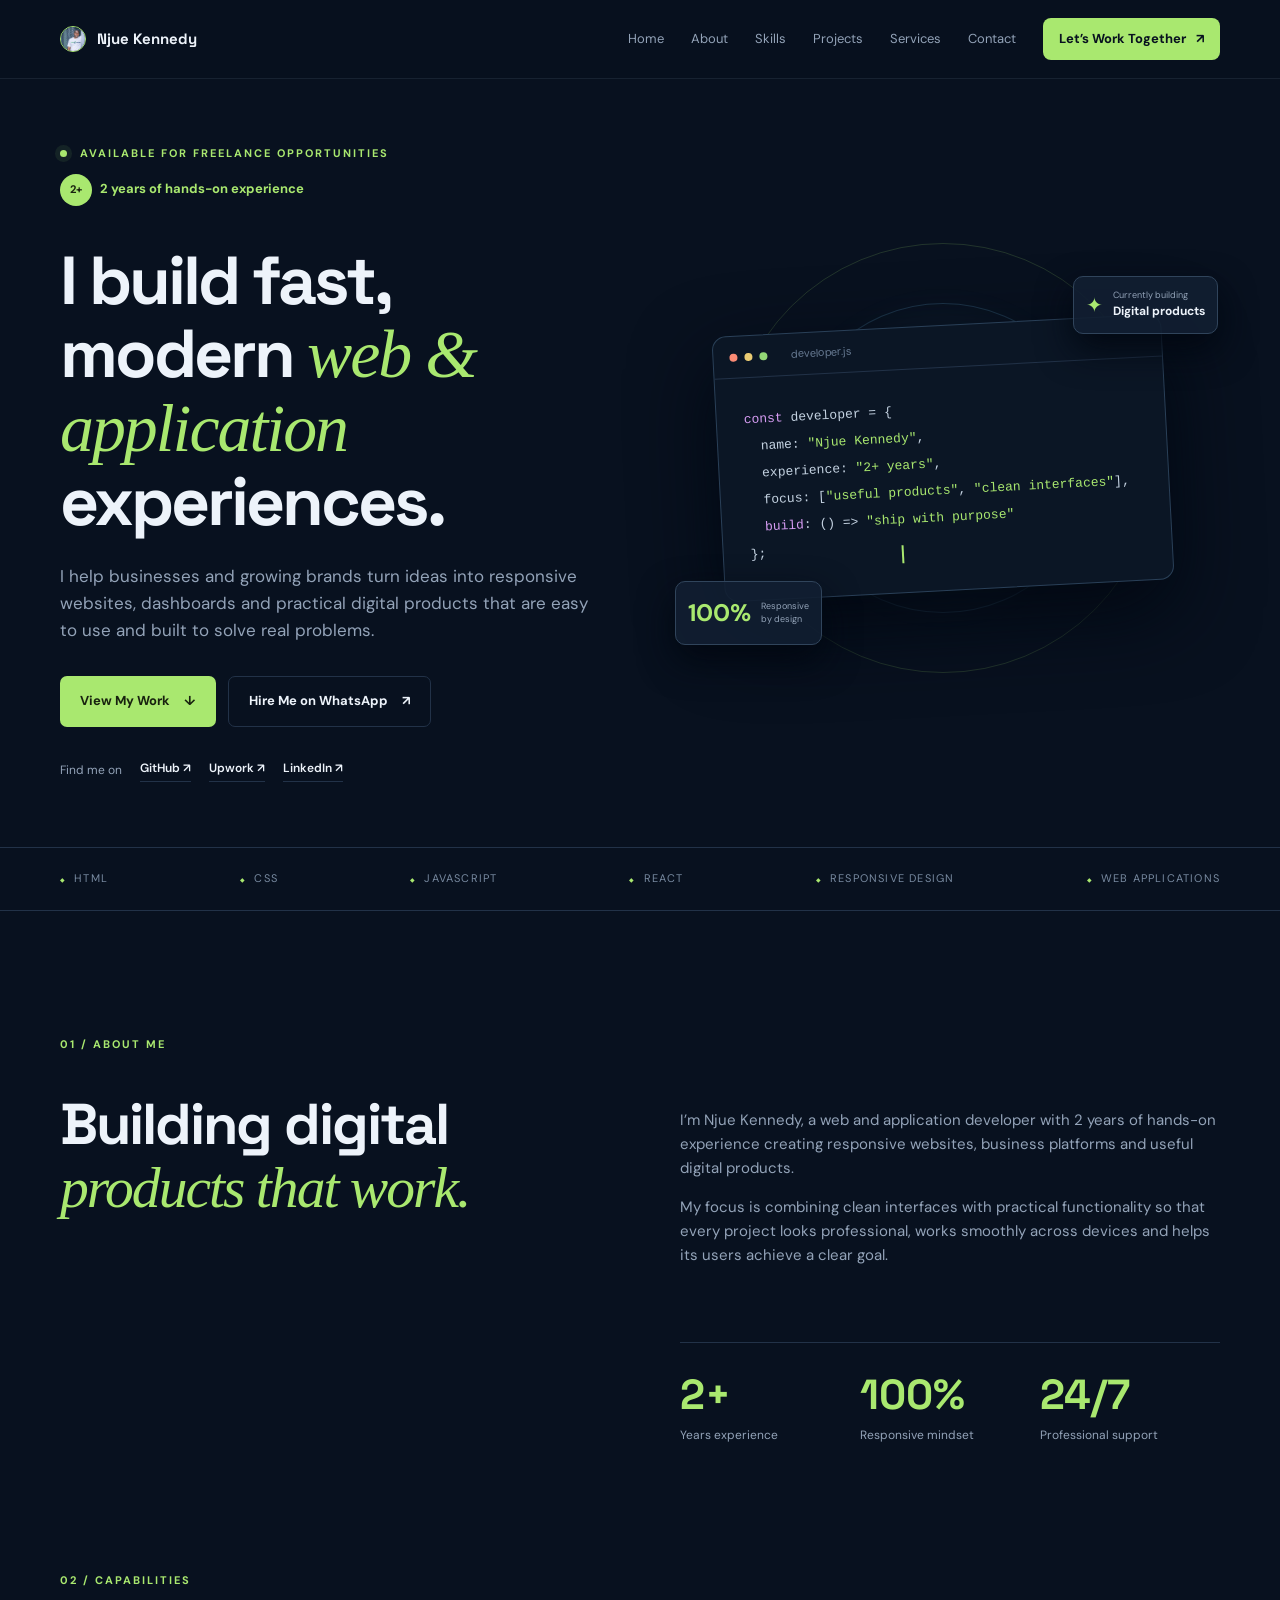
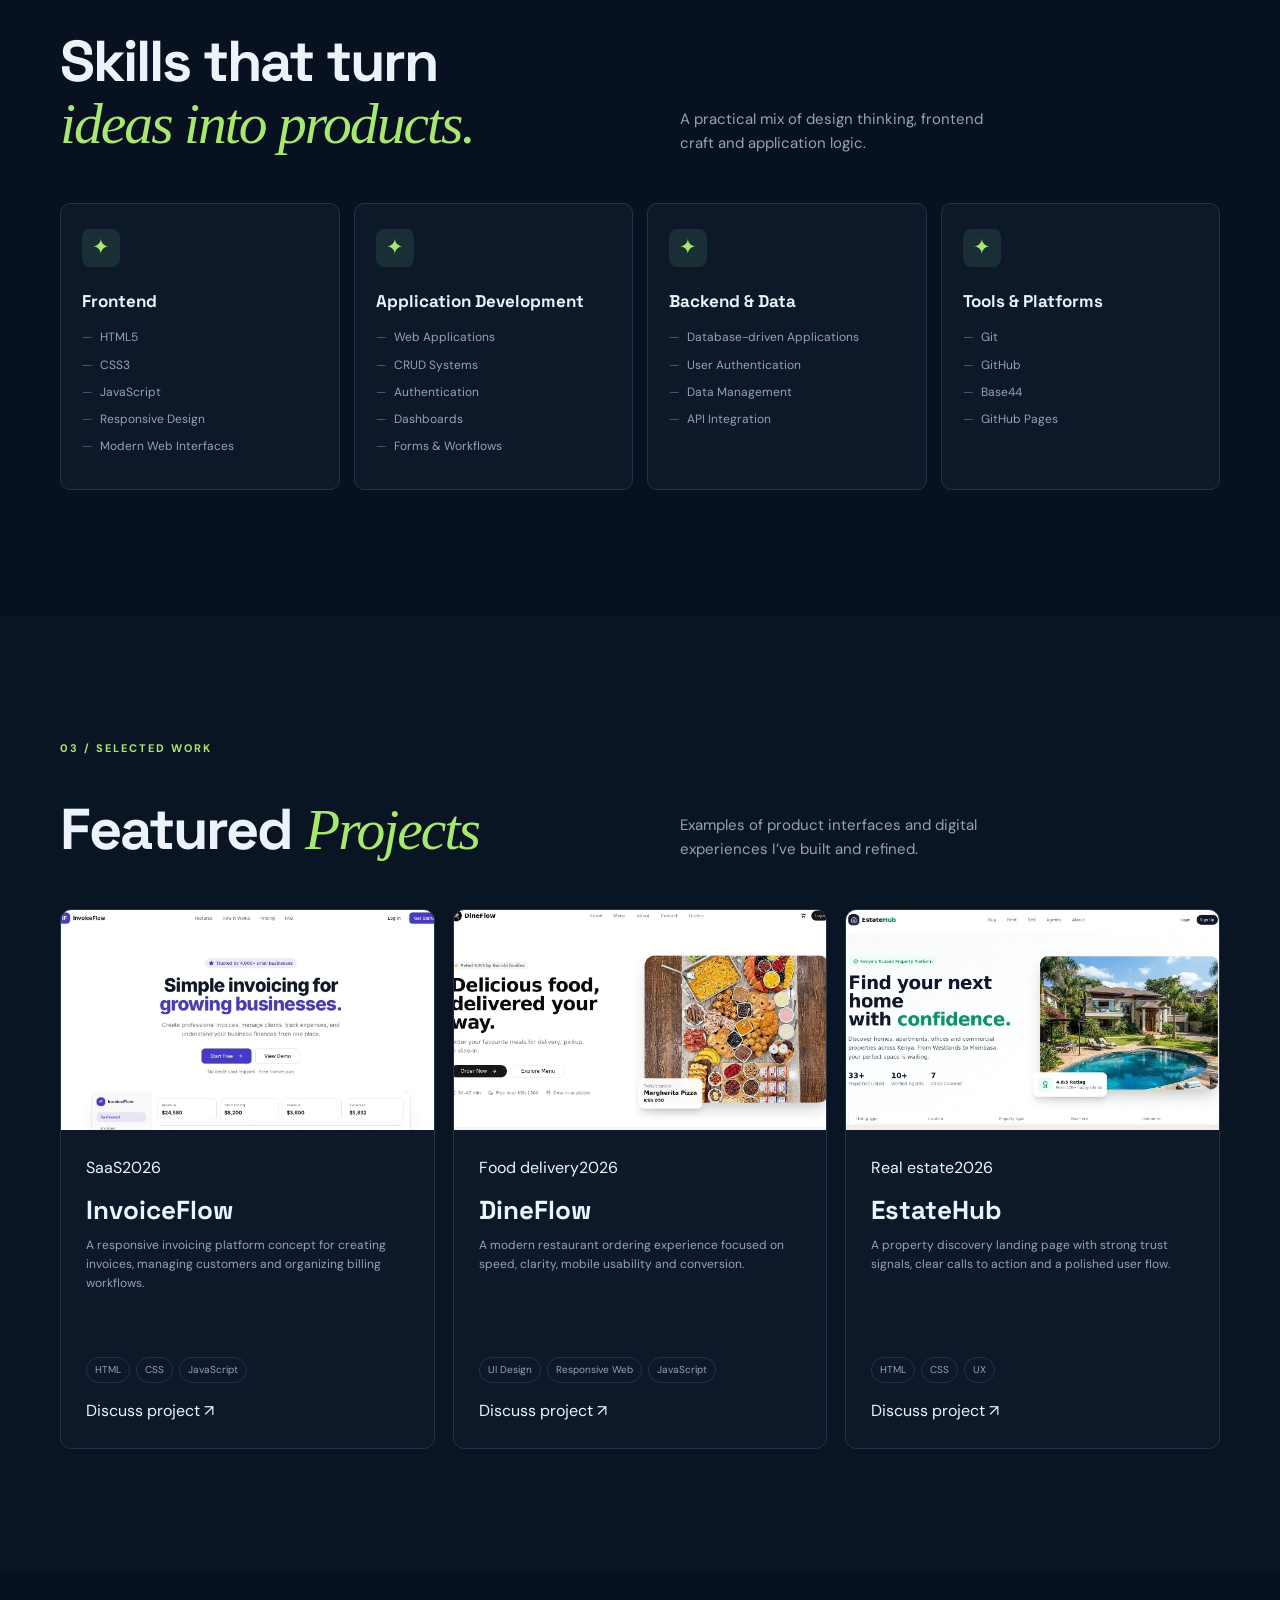
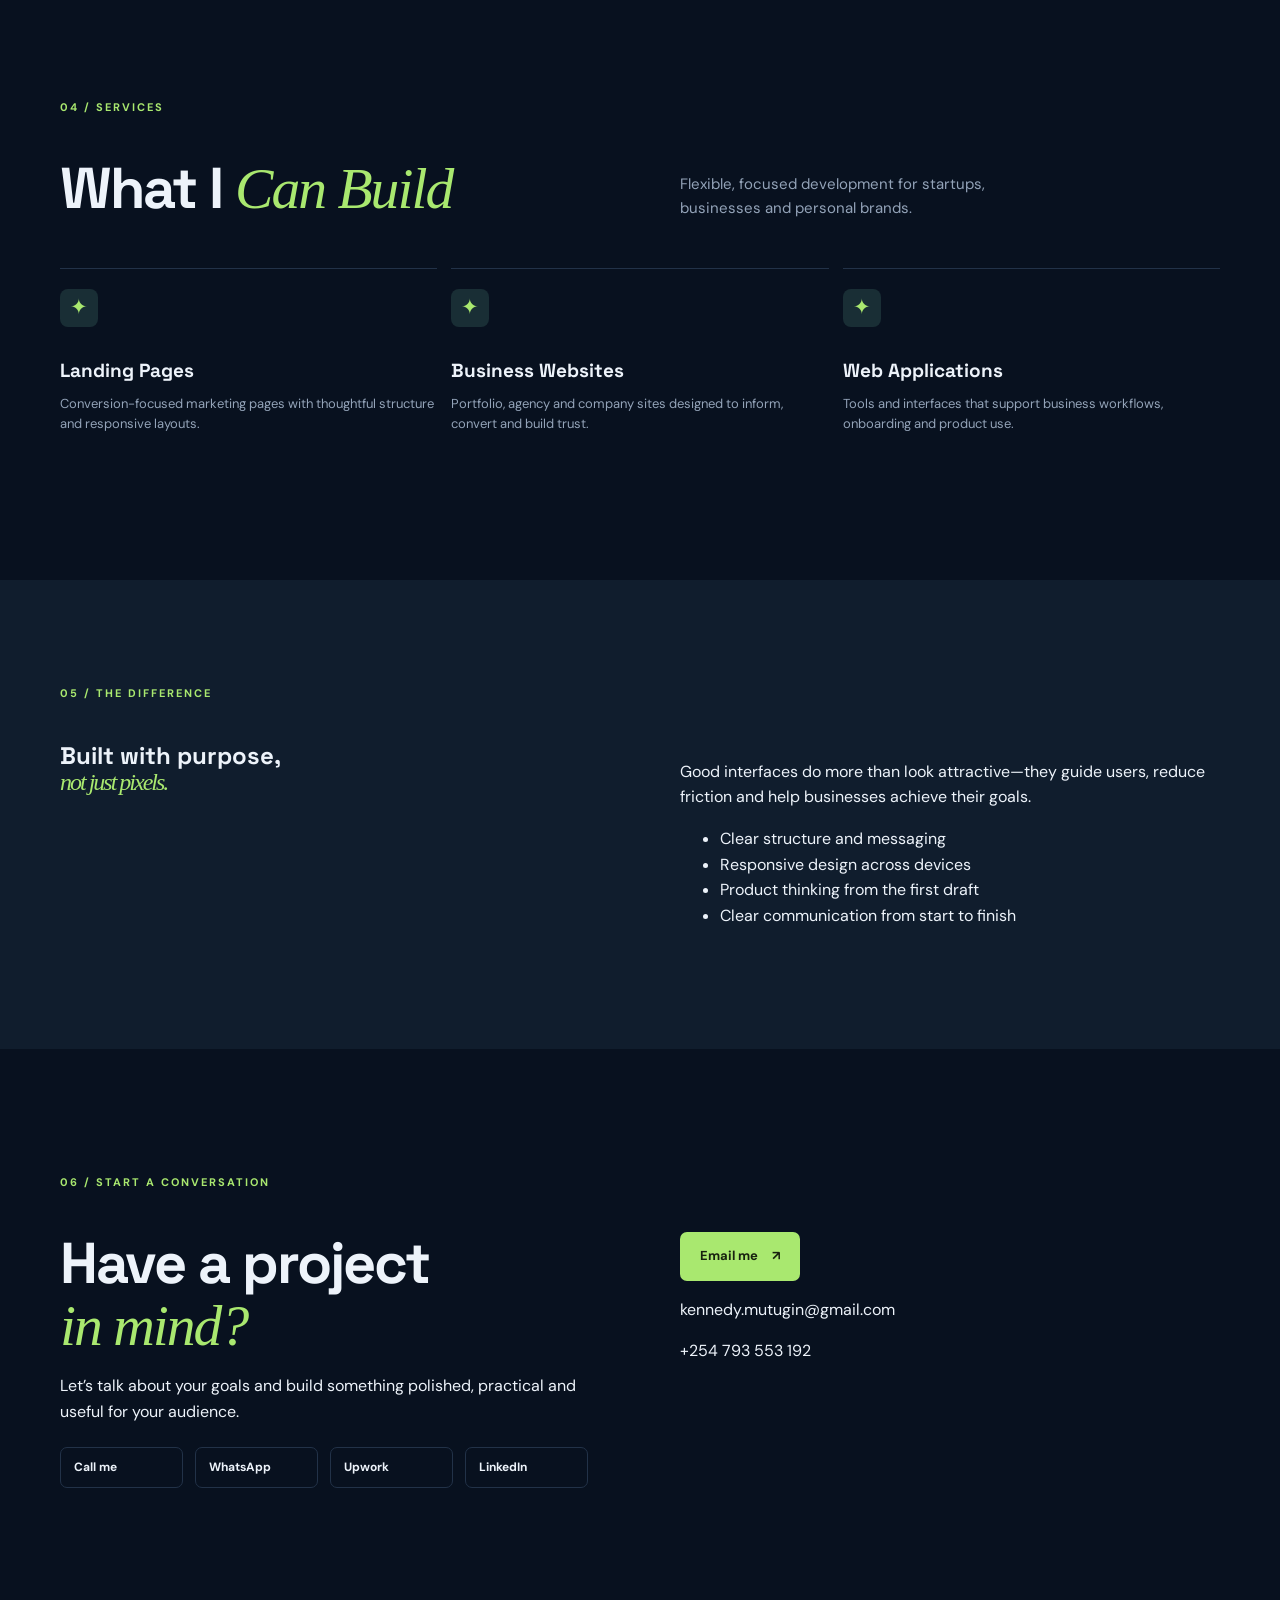
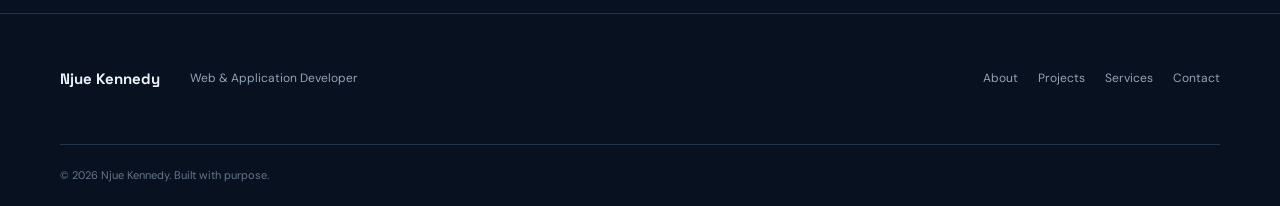
==== commit d844c8ab: "Make the header avatar a small circular image and keep it only at the top of the page." ====
--- a/index.html
+++ b/index.html
@@ -16,7 +16,7 @@
   <link href="https://fonts.googleapis.com/css2?family=DM+Sans:wght@400;500;600;700&family=Space+Grotesk:wght@500;600;700&display=swap" rel="stylesheet">
   <link rel="stylesheet" href="styles.css">
   <style>
-    .brand-avatar{width:34px;height:34px;border-radius:50%;object-fit:cover;border:2px solid var(--accent);display:block}.hero-badge{display:inline-flex;gap:8px;align-items:center;color:var(--accent);font-size:13px;font-weight:700;margin:0 0 18px}.hero-badge::before{content:'2+';display:grid;place-items:center;width:32px;height:32px;border-radius:50%;background:var(--accent);color:#18220f;font-size:11px}.project-tech{display:flex;flex-wrap:wrap;gap:6px;margin:15px 0}.project-tech span{border:1px solid var(--line);border-radius:99px;padding:4px 8px;color:var(--muted);font-size:10px}.project-actions{display:flex;gap:16px;flex-wrap:wrap}.contact-links{display:flex;gap:12px;flex-wrap:wrap;margin-top:22px}.contact-links a{border:1px solid var(--line);border-radius:7px;padding:10px 13px;color:var(--text);font-size:12px;font-weight:700}.contact-links a:hover{border-color:var(--accent);color:var(--accent)}.service-grid{grid-template-columns:repeat(3,1fr)}@media(max-width:900px){.service-grid{grid-template-columns:1fr 1fr}}@media(max-width:680px){.service-grid{grid-template-columns:1fr}.brand strong{display:none}}
+    .brand-avatar{width:26px;height:26px;border-radius:50%;object-fit:cover;border:1px solid var(--accent);display:block;flex:0 0 26px}.hero-badge{display:inline-flex;gap:8px;align-items:center;color:var(--accent);font-size:13px;font-weight:700;margin:0 0 18px}.hero-badge::before{content:'2+';display:grid;place-items:center;width:32px;height:32px;border-radius:50%;background:var(--accent);color:#18220f;font-size:11px}.project-tech{display:flex;flex-wrap:wrap;gap:6px;margin:15px 0}.project-tech span{border:1px solid var(--line);border-radius:99px;padding:4px 8px;color:var(--muted);font-size:10px}.project-actions{display:flex;gap:16px;flex-wrap:wrap}.contact-links{display:flex;gap:12px;flex-wrap:wrap;margin-top:22px}.contact-links a{border:1px solid var(--line);border-radius:7px;padding:10px 13px;color:var(--text);font-size:12px;font-weight:700}.contact-links a:hover{border-color:var(--accent);color:var(--accent)}.service-grid{grid-template-columns:repeat(3,1fr)}@media(max-width:900px){.service-grid{grid-template-columns:1fr 1fr}}@media(max-width:680px){.service-grid{grid-template-columns:1fr}.brand strong{display:none}}
   </style>
   <title>Njue Kennedy | Web & Application Developer</title>
 </head>
@@ -64,7 +64,7 @@
 
     <section class="section container contact" id="contact"><div class="section-label">06 / Start a conversation</div><div class="contact-grid"><div><h2>Have a project<br><em>in mind?</em></h2><p>Let’s talk about your goals and build something polished, practical and useful for your audience.</p><div class="contact-links"><a href="tel:+254793553192">Call me</a><a href="https://wa.me/254793553192" target="_blank" rel="noopener">WhatsApp</a><a href="https://www.upwork.com/freelancers/~01defb28e55246c286" target="_blank" rel="noopener">Upwork</a><a href="https://www.linkedin.com/in/kennedy-mutugi-njue-671b7a438?utm_source=share_via&utm_content=profile&utm_medium=member_android" target="_blank" rel="noopener">LinkedIn</a></div></div><div class="contact-box"><a class="button primary" href="mailto:kennedy.mutugin@gmail.com">Email me <span>↗</span></a><p>kennedy.mutugin@gmail.com</p><p>+254 793 553 192</p></div></div></section>
   </main>
-  <footer><div class="container footer-top"><a class="brand" href="#home"><img class="brand-avatar" src="assets/file_0000000081e0722faa3d6a44e258e15b.png" alt="Njue Kennedy avatar"><strong>Njue Kennedy</strong></a><p>Web &amp; Application Developer</p><div class="footer-links"><a href="#about">About</a><a href="#projects">Projects</a><a href="#services">Services</a><a href="#contact">Contact</a></div></div><div class="container copyright">© 2026 Njue Kennedy. Built with purpose.</div></footer>
+  <footer><div class="container footer-top"><a class="brand" href="#home"><strong>Njue Kennedy</strong></a><p>Web &amp; Application Developer</p><div class="footer-links"><a href="#about">About</a><a href="#projects">Projects</a><a href="#services">Services</a><a href="#contact">Contact</a></div></div><div class="container copyright">© 2026 Njue Kennedy. Built with purpose.</div></footer>
   <script src="script.js"></script>
 </body>
 </html>
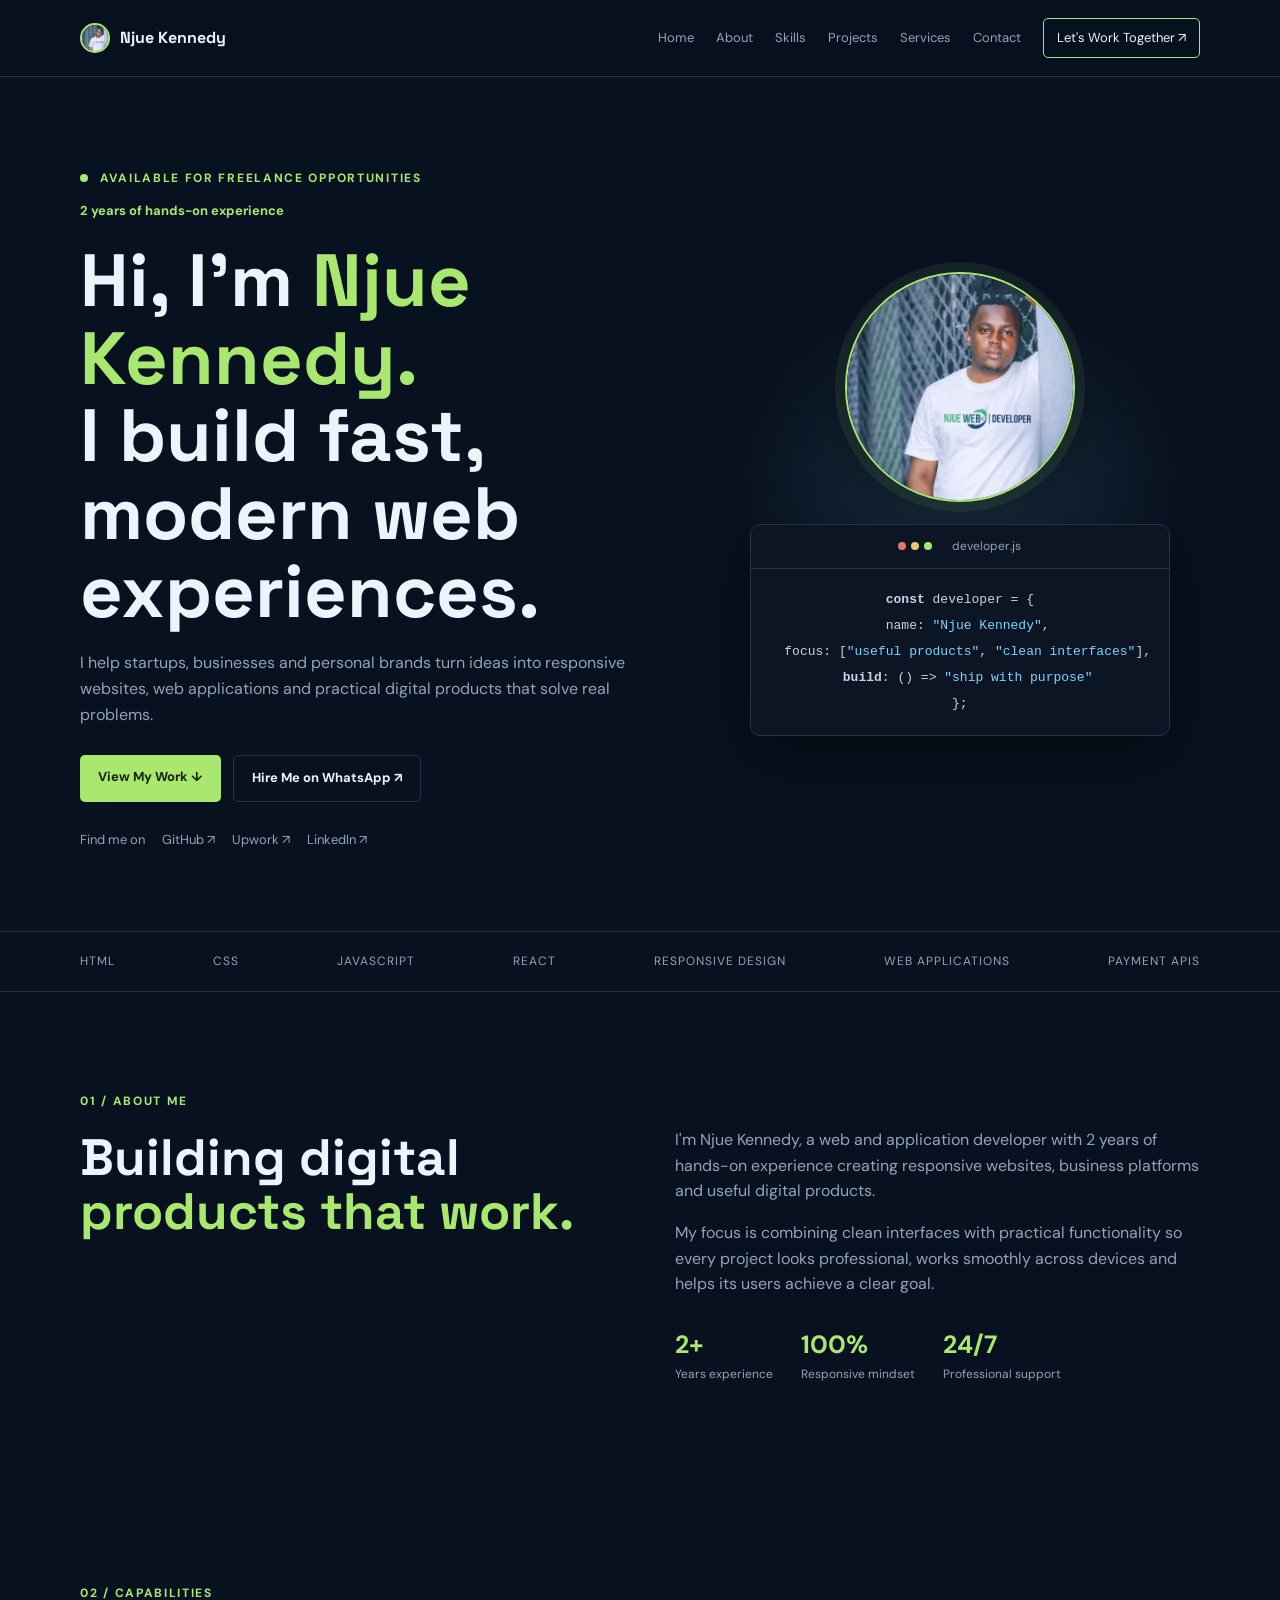
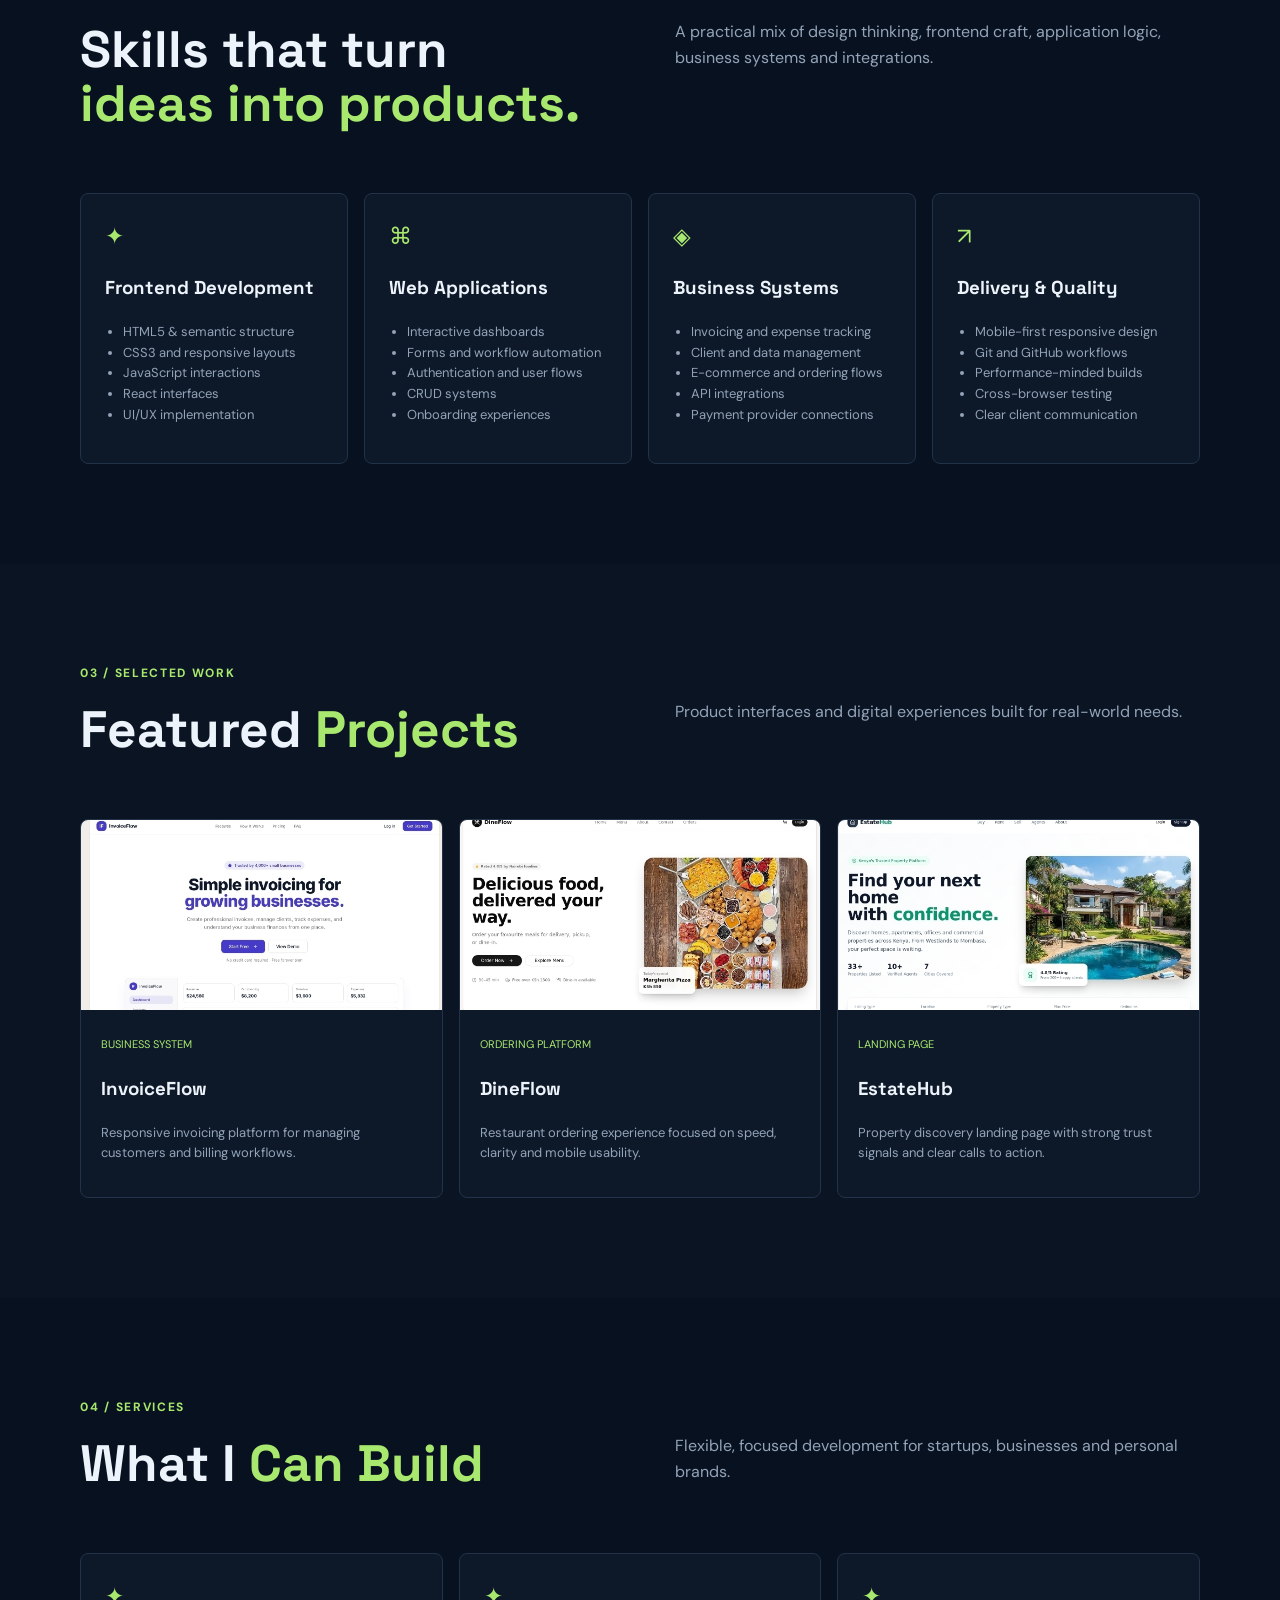
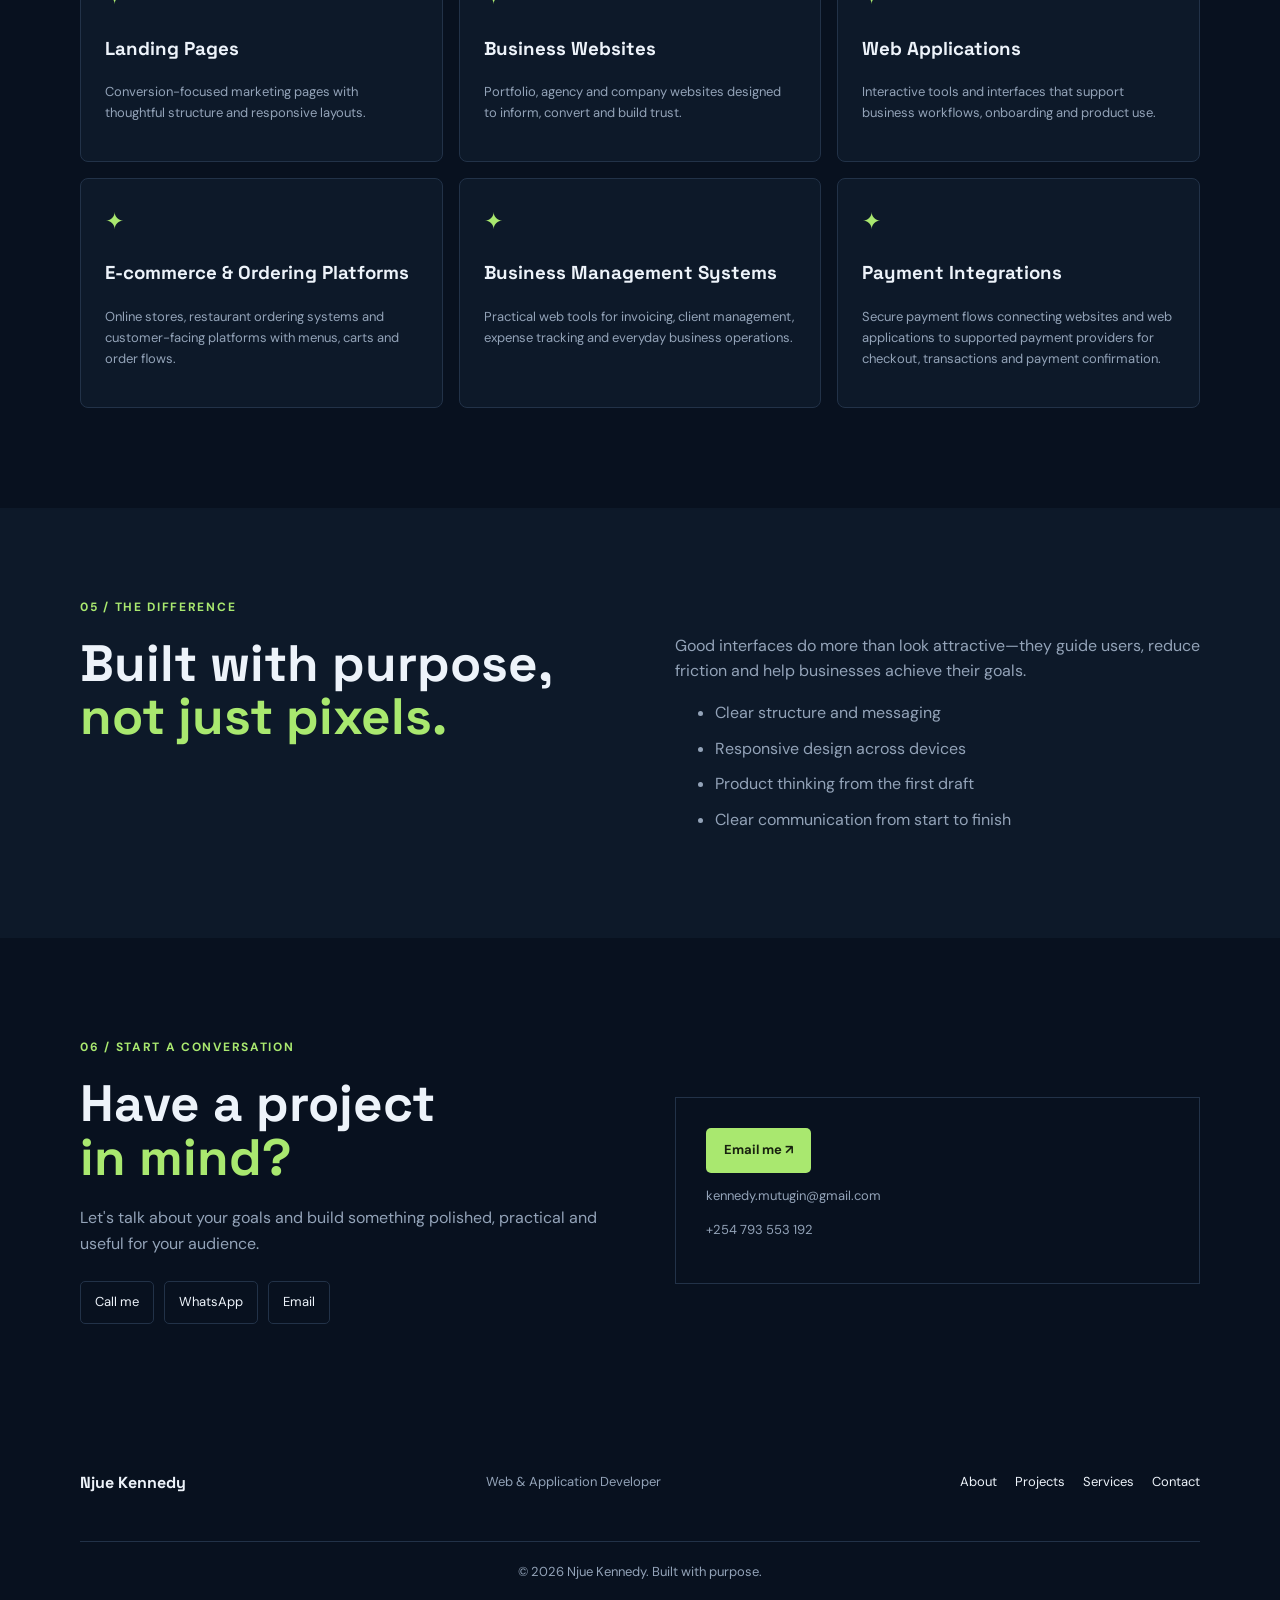
==== commit ae20549f: "Add Njue Kennedy profile, services, and updated skills" ====
--- a/index.html
+++ b/index.html
@@ -3,68 +3,37 @@
 <head>
   <meta charset="UTF-8">
   <meta name="viewport" content="width=device-width, initial-scale=1.0">
-  <meta name="description" content="Njue Kennedy is a web and application developer with 2 years of experience building responsive websites, dashboards and practical digital products for businesses.">
+  <meta name="description" content="Njue Kennedy builds responsive websites, web applications, business systems and payment integrations.">
   <meta name="theme-color" content="#08111f">
   <meta property="og:title" content="Njue Kennedy | Web & Application Developer">
-  <meta property="og:description" content="Responsive websites and practical web applications built for businesses and growing brands.">
-  <meta property="og:type" content="website">
-  <meta property="og:url" content="https://kennedymutuginjue-png.github.io/Njue-portfolio-/">
-  <meta property="og:image" content="https://raw.githubusercontent.com/kennedymutuginjue-png/Njue-portfolio-/main/assets/file_0000000081e0722faa3d6a44e258e15b.png">
+  <meta property="og:description" content="Flexible, focused development for startups, businesses and personal brands.">
   <link rel="icon" href="assets/favicon.svg" type="image/svg+xml">
   <link rel="preconnect" href="https://fonts.googleapis.com">
   <link rel="preconnect" href="https://fonts.gstatic.com" crossorigin>
   <link href="https://fonts.googleapis.com/css2?family=DM+Sans:wght@400;500;600;700&family=Space+Grotesk:wght@500;600;700&display=swap" rel="stylesheet">
   <link rel="stylesheet" href="styles.css">
-  <style>
-    .brand-avatar{width:26px;height:26px;border-radius:50%;object-fit:cover;border:1px solid var(--accent);display:block;flex:0 0 26px}.hero-badge{display:inline-flex;gap:8px;align-items:center;color:var(--accent);font-size:13px;font-weight:700;margin:0 0 18px}.hero-badge::before{content:'2+';display:grid;place-items:center;width:32px;height:32px;border-radius:50%;background:var(--accent);color:#18220f;font-size:11px}.project-tech{display:flex;flex-wrap:wrap;gap:6px;margin:15px 0}.project-tech span{border:1px solid var(--line);border-radius:99px;padding:4px 8px;color:var(--muted);font-size:10px}.project-actions{display:flex;gap:16px;flex-wrap:wrap}.contact-links{display:flex;gap:12px;flex-wrap:wrap;margin-top:22px}.contact-links a{border:1px solid var(--line);border-radius:7px;padding:10px 13px;color:var(--text);font-size:12px;font-weight:700}.contact-links a:hover{border-color:var(--accent);color:var(--accent)}.service-grid{grid-template-columns:repeat(3,1fr)}@media(max-width:900px){.service-grid{grid-template-columns:1fr 1fr}}@media(max-width:680px){.service-grid{grid-template-columns:1fr}.brand strong{display:none}}
-  </style>
+  <style>.brand-avatar,.profile-avatar{object-fit:cover;border-radius:50%;border:2px solid var(--accent);display:block}.brand-avatar{width:30px;height:30px}.profile-avatar{width:clamp(150px,24vw,230px);height:clamp(150px,24vw,230px);margin:0 auto 22px;box-shadow:0 0 0 10px rgba(169,232,111,.08),0 20px 50px #0005}.profile-card{text-align:center}.service-card{height:100%}</style>
   <title>Njue Kennedy | Web & Application Developer</title>
 </head>
 <body>
-  <header class="site-header" id="home">
-    <nav class="nav container" aria-label="Primary navigation">
-      <a class="brand" href="#home" aria-label="Njue Kennedy home"><img class="brand-avatar" src="assets/file_0000000081e0722faa3d6a44e258e15b.png" alt="Njue Kennedy avatar"><strong>Njue Kennedy</strong></a>
-      <button class="menu-toggle" aria-expanded="false" aria-controls="nav-links" aria-label="Open navigation"><span></span><span></span><span></span></button>
-      <div class="nav-links" id="nav-links"><a href="#home">Home</a><a href="#about">About</a><a href="#skills">Skills</a><a href="#projects">Projects</a><a href="#services">Services</a><a href="#contact">Contact</a><a class="nav-cta" href="#contact">Let’s Work Together <span>↗</span></a></div>
-    </nav>
-  </header>
-
-  <main>
-    <section class="hero container">
-      <div class="hero-copy">
-        <p class="eyebrow"><span class="status-dot"></span> Available for freelance opportunities</p>
-        <p class="hero-badge">2 years of hands-on experience</p>
-        <h1>I build fast, modern <em>web &amp; application</em> experiences.</h1>
-        <p class="hero-text">I help businesses and growing brands turn ideas into responsive websites, dashboards and practical digital products that are easy to use and built to solve real problems.</p>
-        <div class="button-row"><a class="button primary" href="#projects">View My Work <span>↓</span></a><a class="button secondary" href="https://wa.me/254793553192" target="_blank" rel="noopener">Hire Me on WhatsApp <span>↗</span></a></div>
-        <div class="social-row"><span>Find me on</span><a href="https://github.com/kennedymutuginjue-png" target="_blank" rel="noopener">GitHub ↗</a><a href="https://www.upwork.com/freelancers/~01defb28e55246c286" target="_blank" rel="noopener">Upwork ↗</a><a href="https://www.linkedin.com/in/kennedy-mutugi-njue-671b7a438?utm_source=share_via&utm_content=profile&utm_medium=member_android" target="_blank" rel="noopener">LinkedIn ↗</a></div>
-      </div>
-      <div class="hero-visual" aria-label="Abstract developer workspace visual"><div class="orb orb-one"></div><div class="orb orb-two"></div><div class="code-window"><div class="window-bar"><i></i><i></i><i></i><span>developer.js</span></div><pre><code><b>const</b> developer = {
+<header class="site-header" id="home"><nav class="nav container" aria-label="Primary navigation">
+  <a class="brand" href="#home" aria-label="Njue Kennedy home"><img class="brand-avatar" src="assets/file_0000000081e0722faa3d6a44e258e15b.png" alt="Njue Kennedy avatar"><strong>Njue Kennedy</strong></a>
+  <button class="menu-toggle" aria-expanded="false" aria-controls="nav-links" aria-label="Open navigation"><span></span><span></span><span></span></button>
+  <div class="nav-links" id="nav-links"><a href="#home">Home</a><a href="#about">About</a><a href="#skills">Skills</a><a href="#projects">Projects</a><a href="#services">Services</a><a href="#contact">Contact</a><a class="nav-cta" href="#contact">Let's Work Together ↗</a></div>
+</nav></header>
+<main>
+<section class="hero container"><div class="hero-copy"><p class="eyebrow"><span class="status-dot"></span> Available for freelance opportunities</p><p class="hero-badge">2 years of hands-on experience</p><h1>Hi, I'm <em>Njue Kennedy.</em><br>I build fast, modern web experiences.</h1><p class="hero-text">I help startups, businesses and personal brands turn ideas into responsive websites, web applications and practical digital products that solve real problems.</p><div class="button-row"><a class="button primary" href="#projects">View My Work <span>↓</span></a><a class="button secondary" href="https://wa.me/254793553192" target="_blank" rel="noopener">Hire Me on WhatsApp <span>↗</span></a></div><div class="social-row"><span>Find me on</span><a href="https://github.com/kennedymutuginjue-png" target="_blank" rel="noopener">GitHub ↗</a><a href="https://www.upwork.com/freelancers/~01defb28e55246c286" target="_blank" rel="noopener">Upwork ↗</a><a href="https://www.linkedin.com/in/kennedy-mutugi-njue-671b7a438" target="_blank" rel="noopener">LinkedIn ↗</a></div></div><div class="hero-visual profile-card"><img class="profile-avatar" src="assets/file_0000000081e0722faa3d6a44e258e15b.png" alt="Portrait of Njue Kennedy"><div class="code-window"><div class="window-bar"><i></i><i></i><i></i><span>developer.js</span></div><pre><code><b>const</b> developer = {
   name: <mark>"Njue Kennedy"</mark>,
-  experience: <mark>"2+ years"</mark>,
   focus: [<mark>"useful products"</mark>, <mark>"clean interfaces"</mark>],
   <b>build</b>: () =&gt; <mark>"ship with purpose"</mark>
-};</code></pre><div class="code-cursor"></div></div><div class="float-card card-top"><span>✦</span><div><small>Currently building</small><strong>Digital products</strong></div></div><div class="float-card card-bottom"><strong>100%</strong><small>Responsive<br>by design</small></div></div>
-    </section>
-    <div class="tech-strip"><div class="container tech-list"><span>HTML</span><span>CSS</span><span>JavaScript</span><span>React</span><span>Responsive Design</span><span>Web Applications</span></div></div>
-
-    <section class="section container about" id="about"><div class="section-label">01 / About me</div><div class="about-grid"><div><h2>Building digital<br><em>products that work.</em></h2></div><div><p>I’m Njue Kennedy, a web and application developer with 2 years of hands-on experience creating responsive websites, business platforms and useful digital products.</p><p>My focus is combining clean interfaces with practical functionality so that every project looks professional, works smoothly across devices and helps its users achieve a clear goal.</p><div class="stats"><div><strong>2+</strong><span>Years experience</span></div><div><strong>100%</strong><span>Responsive mindset</span></div><div><strong>24/7</strong><span>Professional support</span></div></div></div></div></section>
-
-    <section class="section container" id="skills"><div class="section-label">02 / Capabilities</div><div class="section-heading"><h2>Skills that turn<br><em>ideas into products.</em></h2><p>A practical mix of design thinking, frontend craft and application logic.</p></div><div class="skill-grid"><article class="skill-card"><div class="icon">✦</div><h3>Frontend</h3><ul><li>HTML5</li><li>CSS3</li><li>JavaScript</li><li>Responsive Design</li><li>Modern Web Interfaces</li></ul></article><article class="skill-card"><div class="icon">✦</div><h3>Application Development</h3><ul><li>Web Applications</li><li>CRUD Systems</li><li>Authentication</li><li>Dashboards</li><li>Forms &amp; Workflows</li></ul></article><article class="skill-card"><div class="icon">✦</div><h3>Backend &amp; Data</h3><ul><li>Database-driven Applications</li><li>User Authentication</li><li>Data Management</li><li>API Integration</li></ul></article><article class="skill-card"><div class="icon">✦</div><h3>Tools &amp; Platforms</h3><ul><li>Git</li><li>GitHub</li><li>Base44</li><li>GitHub Pages</li></ul></article></div></section>
-
-    <section class="section projects-section" id="projects"><div class="container"><div class="section-label">03 / Selected work</div><div class="section-heading"><h2>Featured <em>Projects</em></h2><p>Examples of product interfaces and digital experiences I’ve built and refined.</p></div><div class="project-grid">
-      <article class="project-card"><div class="project-preview preview-invoice"><img src="assets/Screenshot_20260922_021623_Chrome.jpg" alt="InvoiceFlow invoicing dashboard preview" loading="lazy"></div><div class="project-body"><div class="project-top"><span class="tag">SaaS</span><span class="project-year">2026</span></div><h3>InvoiceFlow</h3><p>A responsive invoicing platform concept for creating invoices, managing customers and organizing billing workflows.</p><div class="project-tech"><span>HTML</span><span>CSS</span><span>JavaScript</span></div><div class="project-actions"><a href="mailto:kennedy.mutugin@gmail.com?subject=InvoiceFlow project">Discuss project <span>↗</span></a></div></div></article>
-      <article class="project-card"><div class="project-preview preview-dine"><img src="assets/Screenshot_20260922_021600_Chrome.jpg" alt="DineFlow restaurant ordering preview" loading="lazy"></div><div class="project-body"><div class="project-top"><span class="tag">Food delivery</span><span class="project-year">2026</span></div><h3>DineFlow</h3><p>A modern restaurant ordering experience focused on speed, clarity, mobile usability and conversion.</p><div class="project-tech"><span>UI Design</span><span>Responsive Web</span><span>JavaScript</span></div><div class="project-actions"><a href="mailto:kennedy.mutugin@gmail.com?subject=DineFlow project">Discuss project <span>↗</span></a></div></div></article>
-      <article class="project-card"><div class="project-preview preview-estate"><img src="assets/Screenshot_20260922_021528_Chrome.jpg" alt="EstateHub property discovery preview" loading="lazy"></div><div class="project-body"><div class="project-top"><span class="tag">Real estate</span><span class="project-year">2026</span></div><h3>EstateHub</h3><p>A property discovery landing page with strong trust signals, clear calls to action and a polished user flow.</p><div class="project-tech"><span>HTML</span><span>CSS</span><span>UX</span></div><div class="project-actions"><a href="mailto:kennedy.mutugin@gmail.com?subject=EstateHub project">Discuss project <span>↗</span></a></div></div></article>
-    </div></div></section>
-
-    <section class="section container" id="services"><div class="section-label">04 / Services</div><div class="section-heading"><h2>What I <em>Can Build</em></h2><p>Flexible, focused development for startups, businesses and personal brands.</p></div><div class="service-grid"><article class="service-card"><div class="icon">✦</div><h3>Landing Pages</h3><p>Conversion-focused marketing pages with thoughtful structure and responsive layouts.</p></article><article class="service-card"><div class="icon">✦</div><h3>Business Websites</h3><p>Portfolio, agency and company sites designed to inform, convert and build trust.</p></article><article class="service-card"><div class="icon">✦</div><h3>Web Applications</h3><p>Tools and interfaces that support business workflows, onboarding and product use.</p></article></div></section>
-
-    <section class="why"><div class="container"><div class="section-label">05 / The difference</div><div class="why-grid"><h2>Built with purpose,<br><em>not just pixels.</em></h2><div class="why-copy"><p>Good interfaces do more than look attractive—they guide users, reduce friction and help businesses achieve their goals.</p><ul><li>Clear structure and messaging</li><li>Responsive design across devices</li><li>Product thinking from the first draft</li><li>Clear communication from start to finish</li></ul></div></div></div></section>
-
-    <section class="section container contact" id="contact"><div class="section-label">06 / Start a conversation</div><div class="contact-grid"><div><h2>Have a project<br><em>in mind?</em></h2><p>Let’s talk about your goals and build something polished, practical and useful for your audience.</p><div class="contact-links"><a href="tel:+254793553192">Call me</a><a href="https://wa.me/254793553192" target="_blank" rel="noopener">WhatsApp</a><a href="https://www.upwork.com/freelancers/~01defb28e55246c286" target="_blank" rel="noopener">Upwork</a><a href="https://www.linkedin.com/in/kennedy-mutugi-njue-671b7a438?utm_source=share_via&utm_content=profile&utm_medium=member_android" target="_blank" rel="noopener">LinkedIn</a></div></div><div class="contact-box"><a class="button primary" href="mailto:kennedy.mutugin@gmail.com">Email me <span>↗</span></a><p>kennedy.mutugin@gmail.com</p><p>+254 793 553 192</p></div></div></section>
-  </main>
-  <footer><div class="container footer-top"><a class="brand" href="#home"><strong>Njue Kennedy</strong></a><p>Web &amp; Application Developer</p><div class="footer-links"><a href="#about">About</a><a href="#projects">Projects</a><a href="#services">Services</a><a href="#contact">Contact</a></div></div><div class="container copyright">© 2026 Njue Kennedy. Built with purpose.</div></footer>
-  <script src="script.js"></script>
+};</code></pre></div></div></section>
+<div class="tech-strip"><div class="container tech-list"><span>HTML</span><span>CSS</span><span>JavaScript</span><span>React</span><span>Responsive Design</span><span>Web Applications</span><span>Payment APIs</span></div></div>
+<section class="section container about" id="about"><div class="section-label">01 / About me</div><div class="about-grid"><div><h2>Building digital<br><em>products that work.</em></h2></div><div><p>I'm Njue Kennedy, a web and application developer with 2 years of hands-on experience creating responsive websites, business platforms and useful digital products.</p><p>My focus is combining clean interfaces with practical functionality so every project looks professional, works smoothly across devices and helps its users achieve a clear goal.</p><div class="stats"><div><strong>2+</strong><span>Years experience</span></div><div><strong>100%</strong><span>Responsive mindset</span></div><div><strong>24/7</strong><span>Professional support</span></div></div></div></div></section>
+<section class="section container" id="skills"><div class="section-label">02 / Capabilities</div><div class="section-heading"><h2>Skills that turn<br><em>ideas into products.</em></h2><p>A practical mix of design thinking, frontend craft, application logic, business systems and integrations.</p></div><div class="skill-grid"><article class="skill-card"><div class="icon">✦</div><h3>Frontend Development</h3><ul><li>HTML5 &amp; semantic structure</li><li>CSS3 and responsive layouts</li><li>JavaScript interactions</li><li>React interfaces</li><li>UI/UX implementation</li></ul></article><article class="skill-card"><div class="icon">⌘</div><h3>Web Applications</h3><ul><li>Interactive dashboards</li><li>Forms and workflow automation</li><li>Authentication and user flows</li><li>CRUD systems</li><li>Onboarding experiences</li></ul></article><article class="skill-card"><div class="icon">◈</div><h3>Business Systems</h3><ul><li>Invoicing and expense tracking</li><li>Client and data management</li><li>E-commerce and ordering flows</li><li>API integrations</li><li>Payment provider connections</li></ul></article><article class="skill-card"><div class="icon">↗</div><h3>Delivery &amp; Quality</h3><ul><li>Mobile-first responsive design</li><li>Git and GitHub workflows</li><li>Performance-minded builds</li><li>Cross-browser testing</li><li>Clear client communication</li></ul></article></div></section>
+<section class="section projects-section" id="projects"><div class="container"><div class="section-label">03 / Selected work</div><div class="section-heading"><h2>Featured <em>Projects</em></h2><p>Product interfaces and digital experiences built for real-world needs.</p></div><div class="project-grid"><article class="project-card"><div class="project-preview"><img src="assets/Screenshot_20260922_021623_Chrome.jpg" alt="InvoiceFlow invoicing dashboard preview" loading="lazy"></div><div class="project-body"><span class="tag">Business system</span><h3>InvoiceFlow</h3><p>Responsive invoicing platform for managing customers and billing workflows.</p></div></article><article class="project-card"><div class="project-preview"><img src="assets/Screenshot_20260922_021600_Chrome.jpg" alt="DineFlow restaurant ordering preview" loading="lazy"></div><div class="project-body"><span class="tag">Ordering platform</span><h3>DineFlow</h3><p>Restaurant ordering experience focused on speed, clarity and mobile usability.</p></div></article><article class="project-card"><div class="project-preview"><img src="assets/Screenshot_20260922_021528_Chrome.jpg" alt="EstateHub property discovery preview" loading="lazy"></div><div class="project-body"><span class="tag">Landing page</span><h3>EstateHub</h3><p>Property discovery landing page with strong trust signals and clear calls to action.</p></div></article></div></div></section>
+<section class="section container" id="services"><div class="section-label">04 / Services</div><div class="section-heading"><h2>What I <em>Can Build</em></h2><p>Flexible, focused development for startups, businesses and personal brands.</p></div><div class="service-grid"><article class="service-card"><div class="icon">✦</div><h3>Landing Pages</h3><p>Conversion-focused marketing pages with thoughtful structure and responsive layouts.</p></article><article class="service-card"><div class="icon">✦</div><h3>Business Websites</h3><p>Portfolio, agency and company websites designed to inform, convert and build trust.</p></article><article class="service-card"><div class="icon">✦</div><h3>Web Applications</h3><p>Interactive tools and interfaces that support business workflows, onboarding and product use.</p></article><article class="service-card"><div class="icon">✦</div><h3>E-commerce &amp; Ordering Platforms</h3><p>Online stores, restaurant ordering systems and customer-facing platforms with menus, carts and order flows.</p></article><article class="service-card"><div class="icon">✦</div><h3>Business Management Systems</h3><p>Practical web tools for invoicing, client management, expense tracking and everyday business operations.</p></article><article class="service-card"><div class="icon">✦</div><h3>Payment Integrations</h3><p>Secure payment flows connecting websites and web applications to supported payment providers for checkout, transactions and payment confirmation.</p></article></div></section>
+<section class="why"><div class="container"><div class="section-label">05 / The difference</div><div class="why-grid"><h2>Built with purpose,<br><em>not just pixels.</em></h2><div class="why-copy"><p>Good interfaces do more than look attractive—they guide users, reduce friction and help businesses achieve their goals.</p><ul><li>Clear structure and messaging</li><li>Responsive design across devices</li><li>Product thinking from the first draft</li><li>Clear communication from start to finish</li></ul></div></div></div></section>
+<section class="section container contact" id="contact"><div class="section-label">06 / Start a conversation</div><div class="contact-grid"><div><h2>Have a project<br><em>in mind?</em></h2><p>Let's talk about your goals and build something polished, practical and useful for your audience.</p><div class="contact-links"><a href="tel:+254793553192">Call me</a><a href="https://wa.me/254793553192" target="_blank" rel="noopener">WhatsApp</a><a href="mailto:kennedy.mutugin@gmail.com">Email</a></div></div><div class="contact-box"><a class="button primary" href="mailto:kennedy.mutugin@gmail.com">Email me <span>↗</span></a><p>kennedy.mutugin@gmail.com</p><p>+254 793 553 192</p></div></div></section>
+</main><footer><div class="container footer-top"><a class="brand" href="#home"><strong>Njue Kennedy</strong></a><p>Web &amp; Application Developer</p><div class="footer-links"><a href="#about">About</a><a href="#projects">Projects</a><a href="#services">Services</a><a href="#contact">Contact</a></div></div><div class="container copyright">© 2026 Njue Kennedy. Built with purpose.</div></footer><script src="script.js"></script>
 </body>
 </html>
--- a/styles.css
+++ b/styles.css
@@ -1,4 +1 @@
-:root{--bg:#08111f;--surface:#0d1929;--surface-2:#111f31;--line:#223248;--muted:#93a3b8;--text:#edf3fa;--accent:#a9e86f;--accent-2:#7dd3fc;--serif:Georgia,serif}*{box-sizing:border-box}html{scroll-behavior:smooth}body{margin:0;background:var(--bg);color:var(--text);font-family:'DM Sans',sans-serif;line-height:1.6;overflow-x:hidden}a{color:inherit;text-decoration:none}button,input,select,textarea{font:inherit}button{cursor:pointer}.container{width:min(1160px,calc(100% - 48px));margin:auto}.site-header{position:sticky;top:0;z-index:20;background:rgba(8,17,31,.86);border-bottom:1px solid rgba(148,163,184,.12);backdrop-filter:blur(18px)}.nav{min-height:78px;display:flex;align-items:center;justify-content:space-between}.brand{display:flex;align-items:center;gap:11px;font-family:'Space Grotesk',sans-serif}.brand span{display:grid;place-items:center;width:34px;height:34px;border-radius:10px;background:var(--accent);color:#17230f;font-size:12px;font-weight:700}.brand strong{font-size:15px}.nav-links{display:flex;align-items:center;gap:27px;color:var(--muted);font-size:13px}.nav-links a{transition:.2s}.nav-links a:hover{color:var(--text)}.nav-cta{color:var(--bg)!important;background:var(--accent);padding:11px 16px;border-radius:8px;font-weight:700}.nav-cta span{margin-left:7px}.menu-toggle{display:none;background:none;border:0;padding:8px}.menu-toggle span{display:block;width:25px;height:2px;background:var(--text);margin:5px}.hero{min-height:650px;display:grid;grid-template-columns:1fr 1fr;gap:50px;align-items:center;padding-top:55px;padding-bottom:65px}.eyebrow,.section-label{color:var(--accent);font-size:11px;text-transform:uppercase;letter-spacing:2px;font-weight:700}.status-dot{display:inline-block;width:7px;height:7px;background:var(--accent);border-radius:50%;margin-right:8px;box-shadow:0 0 0 5px rgba(169,232,111,.08)}h1,h2,h3{font-family:'Space Grotesk',sans-serif;line-height:1.08;margin:0}h1{font-size:clamp(44px,5.3vw,76px);letter-spacing:-3px;margin:20px 0 24px;max-width:680px}h1 em,h2 em{font-family:var(--serif);font-weight:400;color:var(--accent);letter-spacing:-2px}.hero-text{color:var(--muted);font-size:17px;max-width:530px}.button-row{display:flex;gap:12px;flex-wrap:wrap;margin:32px 0}.button{display:inline-flex;align-items:center;justify-content:center;gap:14px;border:0;border-radius:7px;padding:14px 20px;font-weight:700;font-size:13px;transition:transform .2s,background .2s}.button:hover{transform:translateY(-2px)}.primary{background:var(--accent);color:#18220f}.secondary{border:1px solid var(--line);color:var(--text);background:transparent}.social-row{display:flex;gap:18px;align-items:center;color:var(--muted);font-size:12px}.social-row a{color:var(--text);font-weight:600;border-bottom:1px solid var(--line);padding-bottom:3px}.hero-visual{height:460px;position:relative;display:grid;place-items:center}.hero-visual:before{content:'';position:absolute;width:360px;height:360px;border-radius:50%;background:radial-gradient(circle,rgba(125,211,252,.16),transparent 65%);filter:blur(10px)}.orb{position:absolute;border:1px solid rgba(169,232,111,.16);border-radius:50%}.orb-one{width:430px;height:430px}.orb-two{width:310px;height:310px;border-color:rgba(125,211,252,.18);transform:rotate(45deg)}.code-window{position:relative;width:min(450px,100%);background:#0b1625;border:1px solid #2a4058;border-radius:14px;box-shadow:0 30px 80px #020812;overflow:hidden;transform:rotate(-3deg)}.window-bar{height:42px;border-bottom:1px solid #223248;display:flex;align-items:center;gap:7px;padding:0 16px;color:#667991;font-size:11px}.window-bar i{width:8px;height:8px;border-radius:50%;background:#33465d}.window-bar i:first-child{background:#fb8b75}.window-bar i:nth-child(2){background:#eacb73}.window-bar i:nth-child(3){background:#92d675}.window-bar span{margin-left:16px}.code-window pre{margin:0;padding:28px 27px 32px;color:#c4d2e1;font:13px/2 'Space Grotesk',monospace}.code-window code b{color:#d69cf3;font-weight:500}.code-window mark{color:var(--accent);background:none}.code-cursor{position:absolute;width:2px;height:18px;background:var(--accent);bottom:29px;left:178px}.float-card{position:absolute;z-index:2;background:rgba(17,31,49,.9);border:1px solid #30445b;border-radius:10px;box-shadow:0 15px 35px #020812;display:flex;align-items:center;gap:10px;padding:12px}.float-card small{display:block;color:var(--muted);font-size:9px;line-height:1.4}.float-card strong{display:block;font-size:12px}.float-card span{color:var(--accent);font-size:20px}.card-top{top:48px;right:2px}.card-bottom{bottom:43px;left:10px}.card-bottom strong{font-size:24px;color:var(--accent)}.tech-strip{border-top:1px solid var(--line);border-bottom:1px solid var(--line);padding:22px 0}.tech-list{display:flex;justify-content:space-between;gap:20px;color:#788aa0;font-size:11px;text-transform:uppercase;letter-spacing:1.2px;flex-wrap:wrap}.tech-list span:before{content:'◆';font-size:6px;color:var(--accent);margin-right:8px}.section{padding-top:125px}.section-label{margin-bottom:40px}.about-grid,.section-heading,.why-grid,.contact-grid{display:grid;grid-template-columns:1fr 1fr;gap:80px}.section h2{font-size:clamp(38px,4.5vw,60px);letter-spacing:-2px}.about-grid p,.section-heading p{color:var(--muted);font-size:15px}.about-grid .lead,.contact .lead{font-size:19px;color:var(--text)}.stats{display:grid;grid-template-columns:repeat(3,1fr);border-top:1px solid var(--line);margin-top:75px;padding-top:25px}.stats strong{display:block;font:700 42px 'Space Grotesk';color:var(--accent)}.stats span{font-size:12px;color:var(--muted)}.section-heading{align-items:end;margin-bottom:48px}.section-heading p{max-width:310px;margin:0}.skill-grid,.service-grid{display:grid;grid-template-columns:repeat(4,1fr);gap:14px}.skill-card{background:var(--surface);border:1px solid var(--line);border-radius:10px;padding:25px 21px;min-height:285px}.skill-card:hover,.project-card:hover{border-color:#466078}.icon{display:grid;place-items:center;width:38px;height:38px;border-radius:8px;background:#192e35;color:var(--accent);font-size:21px;margin-bottom:25px}.skill-card h3{font-size:17px;margin-bottom:18px}.skill-card ul{list-style:none;padding:0;margin:0;color:var(--muted);font-size:12px}.skill-card li{margin:8px 0}.skill-card li:before{content:'—';margin-right:8px;color:#50647d}.projects-section{background:#0a1524;margin-top:125px;padding-bottom:125px}.projects-section .section-label,.projects-section .section-heading{padding-top:0}.project-grid{display:grid;grid-template-columns:repeat(3,1fr);gap:18px}.project-card{background:var(--surface);border:1px solid var(--line);border-radius:11px;overflow:hidden;transition:.25s}.project-preview{height:220px;position:relative;overflow:hidden;display:grid;place-items:center}.preview-invoice{background:linear-gradient(135deg,#183837,#102632)}.preview-dine{background:linear-gradient(135deg,#37261c,#192a2a)}.preview-estate{background:linear-gradient(135deg,#243d3a,#15293a)}.project-preview img{width:100%;height:100%;object-fit:cover;position:absolute;z-index:2}.preview-ui{width:75%;height:145px;background:#112a2b;border:1px solid #41605b;border-radius:7px;position:relative;padding:14px;color:#e3f3e4;box-shadow:0 20px 40px #07131a}.preview-ui:before{content:'';display:block;width:26px;height:4px;background:#365451;border-radius:4px;margin-bottom:14px}.mini-logo{display:inline-grid;place-items:center;width:20px;height:20px;background:var(--accent);color:#16220f;border-radius:5px;font-weight:bold;font-size:12px}.mini-title{font:600 10px 'Space Grotesk';margin-left:6px}.mini-chart{display:flex;align-items:end;gap:5px;height:58px;margin-top:17px;border-bottom:1px solid #39554f}.mini-chart i{display:block;width:18%;background:var(--accent);opacity:.8;border-radius:3px 3px 0 0}.mini-chart i:nth-child(1){height:40%}.mini-chart i:nth-child(2){height:65%}.mini-chart i:nth-child(3){height:50%}.mini-chart i:nth-child(4){height:80%}.mini-chart i:nth-child(5){height:95%}.mini-panels{display:flex;gap:7px;margin-top:12px}.mini-panels b{height:17px;flex:1;background:#244542;border-radius:3px}.restaurant{background:#251e1b;border-color:#6b4d3f}.restaurant .mini-logo{background:#f5b568}.restaurant .mini-title small,.estate .mini-title small{display:block;color:#a99586;font:7px 'DM Sans'}.food-card{display:inline-block;width:40%;height:78px;margin:15px 5% 0 0;background:#5d4436;border-radius:5px;position:relative}.food-card i{display:block;width:30px;height:30px;border-radius:50%;background:#c28058;margin:10px}.food-card b{display:block;background:#b08e76;height:3px;width:50%;margin:4px 10px}.estate{background:#1d3033;border-color:#4c6d6a}.estate .mini-logo{background:#9be0ce}.property{display:flex;gap:8px;margin-top:12px}.property i{width:48px;height:30px;background:#5b8179;border-radius:4px}.property b{display:block;width:50px;height:4px;background:#8eaaa5;margin:5px}.project-body{padding:25px}.project-meta{display:flex;justify-content:space-between;color:var(--accent);font-size:10px;text-transform:uppercase;letter-spacing:.5px}.project-meta span:last-child{color:#63758b}.project-body h3{font-size:26px;margin:15px 0 10px}.project-body p{color:var(--muted);font-size:12px;min-height:105px;margin-bottom:16px}.feature-list{columns:2;padding:0 0 14px;margin:0;list-style:none;color:#a9b7c7;font-size:11px;border-bottom:1px solid var(--line)}.feature-list li{margin:4px 0}.feature-list li:before{content:'+';color:var(--accent);margin-right:5px}.tags{display:flex;gap:5px;flex-wrap:wrap;margin:15px 0}.tags span{border:1px solid #304258;padding:4px 8px;border-radius:4px;font-size:10px;color:#9baabd}.project-link{display:flex;justify-content:space-between;color:var(--accent);font-size:12px;font-weight:700;margin-top:20px}.service-grid{grid-template-columns:repeat(4,1fr)}.service-grid article{border-top:1px solid var(--line);padding:20px 0}.service-grid article>span{color:var(--accent);font-size:11px}.service-grid h3{font-size:19px;margin:34px 0 12px}.service-grid p{font-size:13px;color:var(--muted);margin:0}.why{background:#101d2d;margin-top:125px;padding:105px 0}.why-grid{align-items:start}.why-list{display:grid;grid-template-columns:1fr 1fr;gap:28px 35px}.why-list div{border-top:1px solid #2c4056;padding-top:15px}.why-list b{font-size:14px}.why-list p{font-size:12px;color:var(--muted);margin:7px 0}.contact-grid{align-items:start}.contact-links{margin-top:44px}.contact-links a{display:grid;grid-template-columns:75px 1fr 20px;border-bottom:1px solid var(--line);padding:14px 0;font-size:13px}.contact-links span{color:var(--muted);font-size:11px}.contact-links b{color:var(--accent)}.contact-form{background:var(--surface);border:1px solid var(--line);border-radius:10px;padding:30px}.contact-form label{display:block;color:#b9c6d4;font-size:11px;margin-bottom:17px}.contact-form input,.contact-form select,.contact-form textarea{display:block;width:100%;border:1px solid #2b3e54;border-radius:5px;background:#0b1625;color:var(--text);padding:12px;margin-top:7px;outline:none}.contact-form input:focus,.contact-form select:focus,.contact-form textarea:focus{border-color:var(--accent);box-shadow:0 0 0 2px rgba(169,232,111,.1)}.contact-form textarea{resize:vertical}.contact-form .button{width:100%;margin-top:4px}.contact-form small{display:block;color:#687b92;font-size:10px;text-align:center;margin-top:13px}footer{border-top:1px solid var(--line);margin-top:125px}.footer-top{min-height:130px;display:flex;align-items:center;gap:30px}.footer-top p{color:var(--muted);font-size:12px}.footer-links{display:flex;gap:20px;margin-left:auto;font-size:12px;color:var(--muted)}.footer-links a:hover,.copyright a:hover{color:var(--accent)}.copyright{border-top:1px solid var(--line);display:flex;justify-content:space-between;padding:22px 0;color:#65778d;font-size:11px}.copyright a{color:var(--text)}
-@media(max-width:900px){.nav-links{gap:16px}.hero{gap:25px}.skill-grid,.service-grid{grid-template-columns:repeat(2,1fr)}.project-grid{grid-template-columns:1fr}.project-card{display:grid;grid-template-columns:40% 60%}.project-preview{height:100%;min-height:310px}.project-body p{min-height:0}.project-card .feature-list{columns:2}.why-grid,.contact-grid{gap:40px}}
-@media(max-width:680px){.container{width:min(100% - 32px,560px)}.nav{min-height:68px}.menu-toggle{display:block}.nav-links{display:none;position:absolute;left:16px;right:16px;top:68px;background:#0d1929;border:1px solid var(--line);border-radius:9px;padding:15px;flex-direction:column;align-items:stretch;gap:3px;box-shadow:0 20px 40px #020812}.nav-links.open{display:flex}.nav-links a{padding:11px}.nav-cta{text-align:center;margin-top:6px}.hero{display:block;padding-top:65px;min-height:auto}.hero h1{font-size:49px;letter-spacing:-2.5px}.hero-visual{height:350px;margin-top:45px}.code-window{transform:rotate(-2deg)}.code-window pre{font-size:10px;padding:21px}.card-top{right:-2px;top:15px}.card-bottom{bottom:10px;left:-4px}.tech-list{justify-content:flex-start;gap:12px 22px}.tech-list span{font-size:9px}.section{padding-top:85px}.section-label{margin-bottom:28px}.about-grid,.section-heading,.why-grid,.contact-grid{display:block}.about-grid>div+div{margin-top:30px}.stats{margin-top:50px}.stats strong{font-size:31px}.stats span{font-size:10px}.section-heading p{margin-top:22px}.skill-grid,.service-grid{grid-template-columns:1fr}.skill-card{min-height:auto}.projects-section{margin-top:85px;padding-bottom:85px}.project-card{display:block}.project-preview{height:210px;min-height:0}.project-body{padding:21px}.project-body p{font-size:12px}.why{margin-top:85px;padding:75px 0}.why-list{display:block;margin-top:40px}.why-list div{margin-bottom:25px}.contact-links{margin-top:32px;margin-bottom:35px}.footer-top{display:block;padding:30px 0}.footer-top p{margin:12px 0 20px}.footer-links{margin:0;gap:14px;flex-wrap:wrap}.copyright{display:block}.copyright a{display:block;margin-top:10px}.button{min-height:48px}.button-row{margin-bottom:28px}}
-@media(prefers-reduced-motion:reduce){html{scroll-behavior:auto}.button{transition:none}}
+:root{--bg:#08111f;--surface:#0d1929;--surface-2:#111f31;--line:#223248;--muted:#93a3b8;--text:#edf3fa;--accent:#a9e86f;--accent-2:#7dd3fc;--serif:Georgia,serif}*{box-sizing:border-box}html{scroll-behavior:smooth}body{margin:0;background:var(--bg);color:var(--text);font-family:'DM Sans',sans-serif;line-height:1.6}a{color:inherit;text-decoration:none}.container{width:min(1120px,calc(100% - 40px));margin:auto}.site-header{border-bottom:1px solid var(--line);position:sticky;top:0;z-index:10;background:rgba(8,17,31,.92);backdrop-filter:blur(12px)}.nav{min-height:76px;display:flex;align-items:center;justify-content:space-between}.brand{display:flex;align-items:center;gap:10px}.brand strong{font-family:'Space Grotesk',sans-serif}.nav-links{display:flex;align-items:center;gap:22px;font-size:13px;color:var(--muted)}.nav-links a:hover,.social-row a:hover,.footer-links a:hover{color:var(--accent)}.nav-cta{border:1px solid var(--accent);padding:9px 13px;border-radius:5px;color:var(--text)}.menu-toggle{display:none;background:none;border:0}.menu-toggle span{display:block;width:24px;height:2px;background:var(--text);margin:5px}.hero{min-height:650px;display:grid;grid-template-columns:1.1fr .9fr;gap:70px;align-items:center;padding:80px 0}.eyebrow,.section-label{color:var(--accent);font-size:12px;text-transform:uppercase;letter-spacing:1.7px;font-weight:700}.status-dot{display:inline-block;width:8px;height:8px;border-radius:50%;background:var(--accent);margin-right:7px}.hero-badge{color:var(--accent);font-size:13px;font-weight:700}.hero h1,h2{font-family:'Space Grotesk',sans-serif;line-height:1.05;font-size:clamp(42px,6vw,74px);margin:20px 0}.hero h1 em,h2 em{color:var(--accent);font-style:normal}.hero-text,.section-heading p,.about-grid p,.contact p{color:var(--muted);max-width:580px}.button-row{display:flex;gap:12px;flex-wrap:wrap;margin:28px 0}.button{display:inline-block;padding:12px 18px;border-radius:5px;font-weight:700;font-size:13px}.button.primary{background:var(--accent);color:#18220f}.button.secondary{border:1px solid var(--line)}.social-row{display:flex;gap:17px;flex-wrap:wrap;color:var(--muted);font-size:13px}.hero-visual{background:radial-gradient(circle at center,rgba(125,211,252,.16),transparent 63%);padding:30px}.code-window{background:#0b1524;border:1px solid var(--line);border-radius:10px;overflow:hidden;box-shadow:0 20px 60px #0006}.window-bar{padding:12px 15px;border-bottom:1px solid var(--line);color:var(--muted);font-size:12px}.window-bar i{display:inline-block;width:8px;height:8px;border-radius:50%;background:#e97373;margin-right:5px}.window-bar i:nth-child(2){background:#e9c873}.window-bar i:nth-child(3){background:var(--accent)}.window-bar span{margin-left:15px}pre{padding:18px;margin:0;overflow:auto;color:#c7d4e6;font:13px/2 monospace}mark{background:none;color:var(--accent-2)}.tech-strip{border-block:1px solid var(--line);padding:20px 0}.tech-list{display:flex;gap:30px;justify-content:space-between;flex-wrap:wrap;color:var(--muted);font-size:12px;text-transform:uppercase;letter-spacing:1px}.section{padding:100px 0}.about-grid,.section-heading,.why-grid,.contact-grid{display:grid;grid-template-columns:1fr 1fr;gap:70px}.about h2,.section-heading h2,.why h2,.contact h2{font-size:clamp(34px,4vw,55px)}.stats{display:flex;gap:28px;margin-top:28px;flex-wrap:wrap}.stats strong{display:block;color:var(--accent);font-size:25px}.stats span{display:block;color:var(--muted);font-size:12px}.skill-grid,.service-grid,.project-grid{display:grid;grid-template-columns:repeat(4,1fr);gap:16px;margin-top:42px}.service-grid,.project-grid{grid-template-columns:repeat(3,1fr)}.skill-card,.service-card,.project-card{background:var(--surface);border:1px solid var(--line);border-radius:8px;padding:24px}.skill-card h3,.service-card h3,.project-card h3{font-family:'Space Grotesk',sans-serif}.skill-card ul{padding-left:18px;color:var(--muted);font-size:13px}.icon{color:var(--accent);font-size:23px}.projects-section{background:#0a1422}.project-card{padding:0;overflow:hidden}.project-preview{height:190px;background:var(--surface-2);overflow:hidden}.project-preview img{width:100%;height:100%;object-fit:cover}.project-body{padding:20px}.project-body p,.service-card p{color:var(--muted);font-size:13px}.tag{color:var(--accent);font-size:11px;text-transform:uppercase}.why{background:var(--surface);padding:90px 0}.why-copy{color:var(--muted)}.why-copy li{margin:10px 0}.contact-links{display:flex;gap:10px;flex-wrap:wrap;margin-top:25px}.contact-links a{border:1px solid var(--line);padding:10px 14px;border-radius:5px;font-size:13px}.contact-box{border:1px solid var(--line);padding:30px;align-self:center}.contact-box p{font-size:13px}.footer-top{display:flex;align-items:center;justify-content:space-between;gap:20px;padding:35px 0;border-bottom:1px solid var(--line)}footer p,.copyright{color:var(--muted);font-size:13px}.footer-links{display:flex;gap:18px;font-size:13px}.copyright{padding:20px 0}.copyright{text-align:center}@media(max-width:900px){.hero{gap:30px}.skill-grid{grid-template-columns:repeat(2,1fr)}.service-grid,.project-grid{grid-template-columns:repeat(2,1fr)}.project-card:last-child{grid-column:span 2}}@media(max-width:680px){.container{width:min(100% - 32px,560px)}.menu-toggle{display:block}.nav-links{display:none;position:absolute;top:76px;left:16px;right:16px;padding:20px;background:var(--surface);flex-direction:column;align-items:flex-start}.nav-links.open{display:flex}.nav-cta{width:100%}.hero,.about-grid,.section-heading,.why-grid,.contact-grid{grid-template-columns:1fr}.hero{padding:60px 0}.hero-visual{padding:0}.skill-grid,.service-grid,.project-grid{grid-template-columns:1fr}.project-card:last-child{grid-column:auto}.footer-top{align-items:flex-start;flex-direction:column}.brand strong{display:block}}
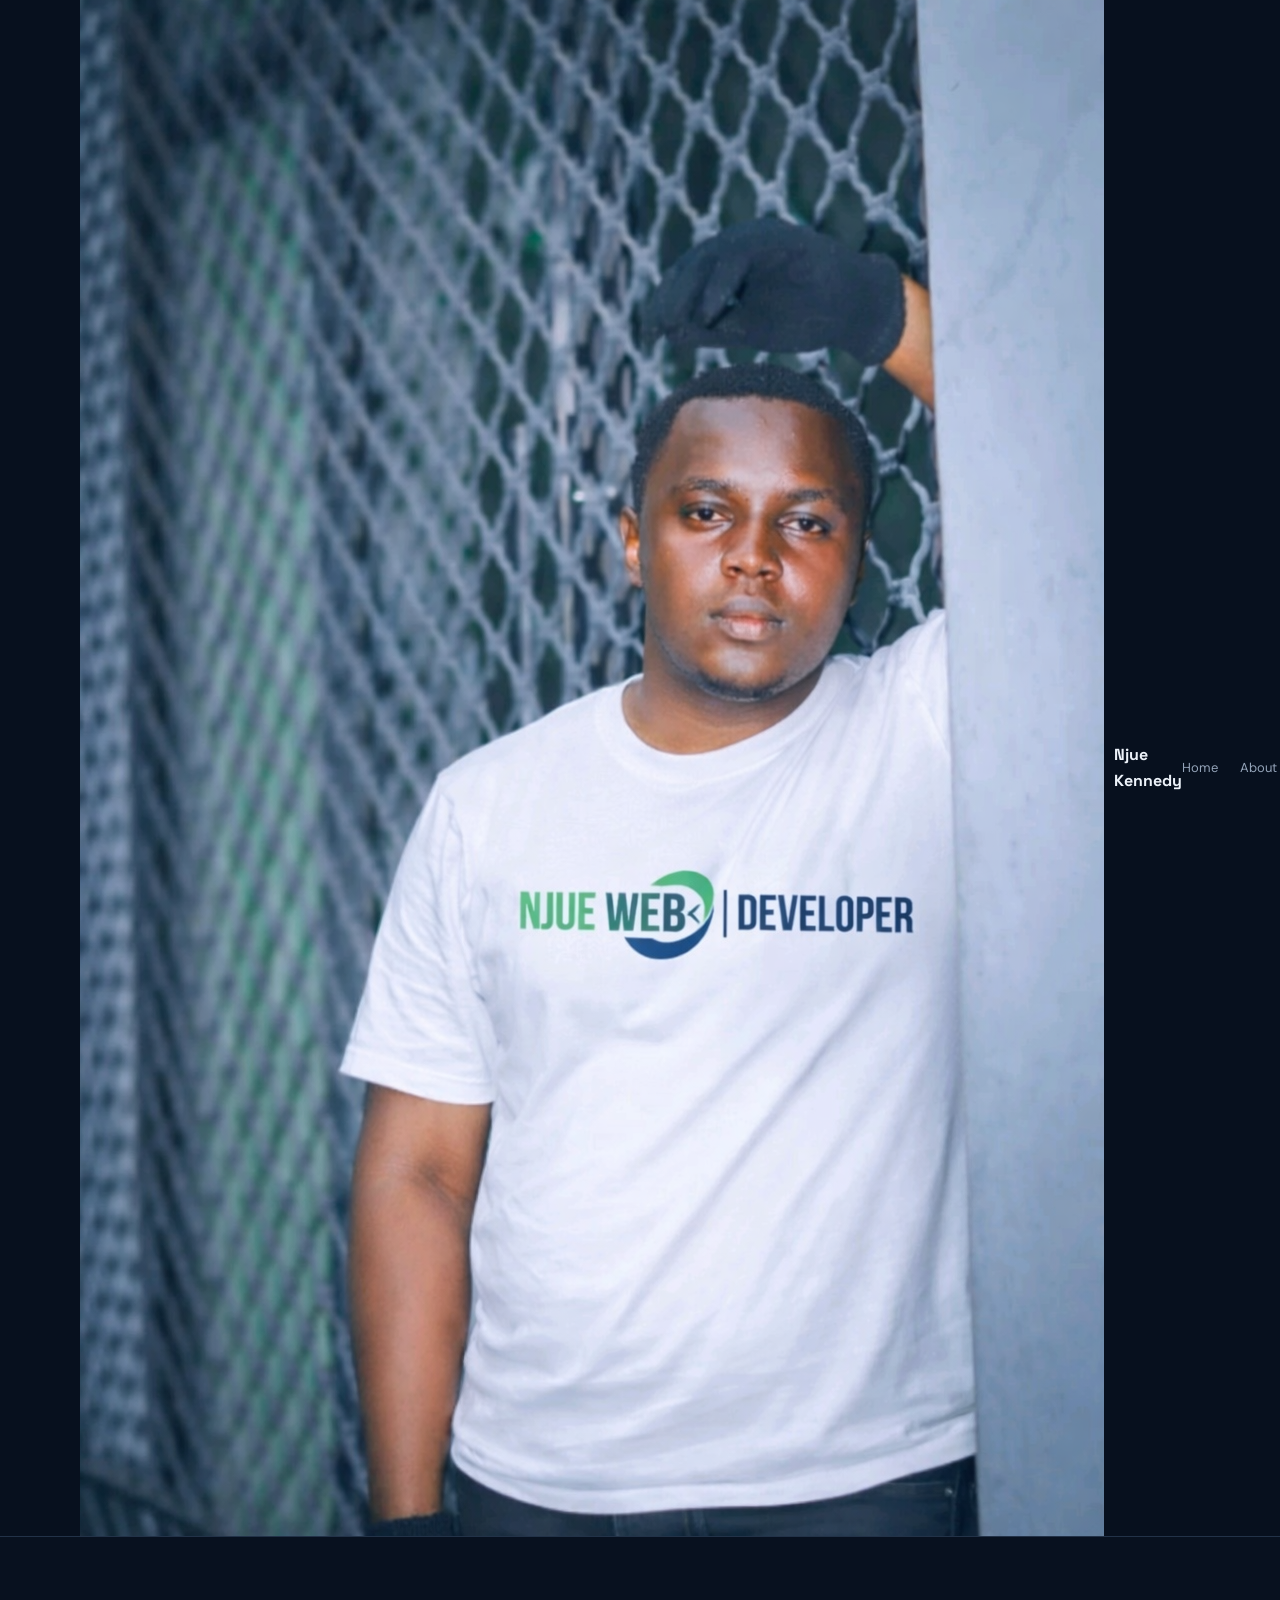
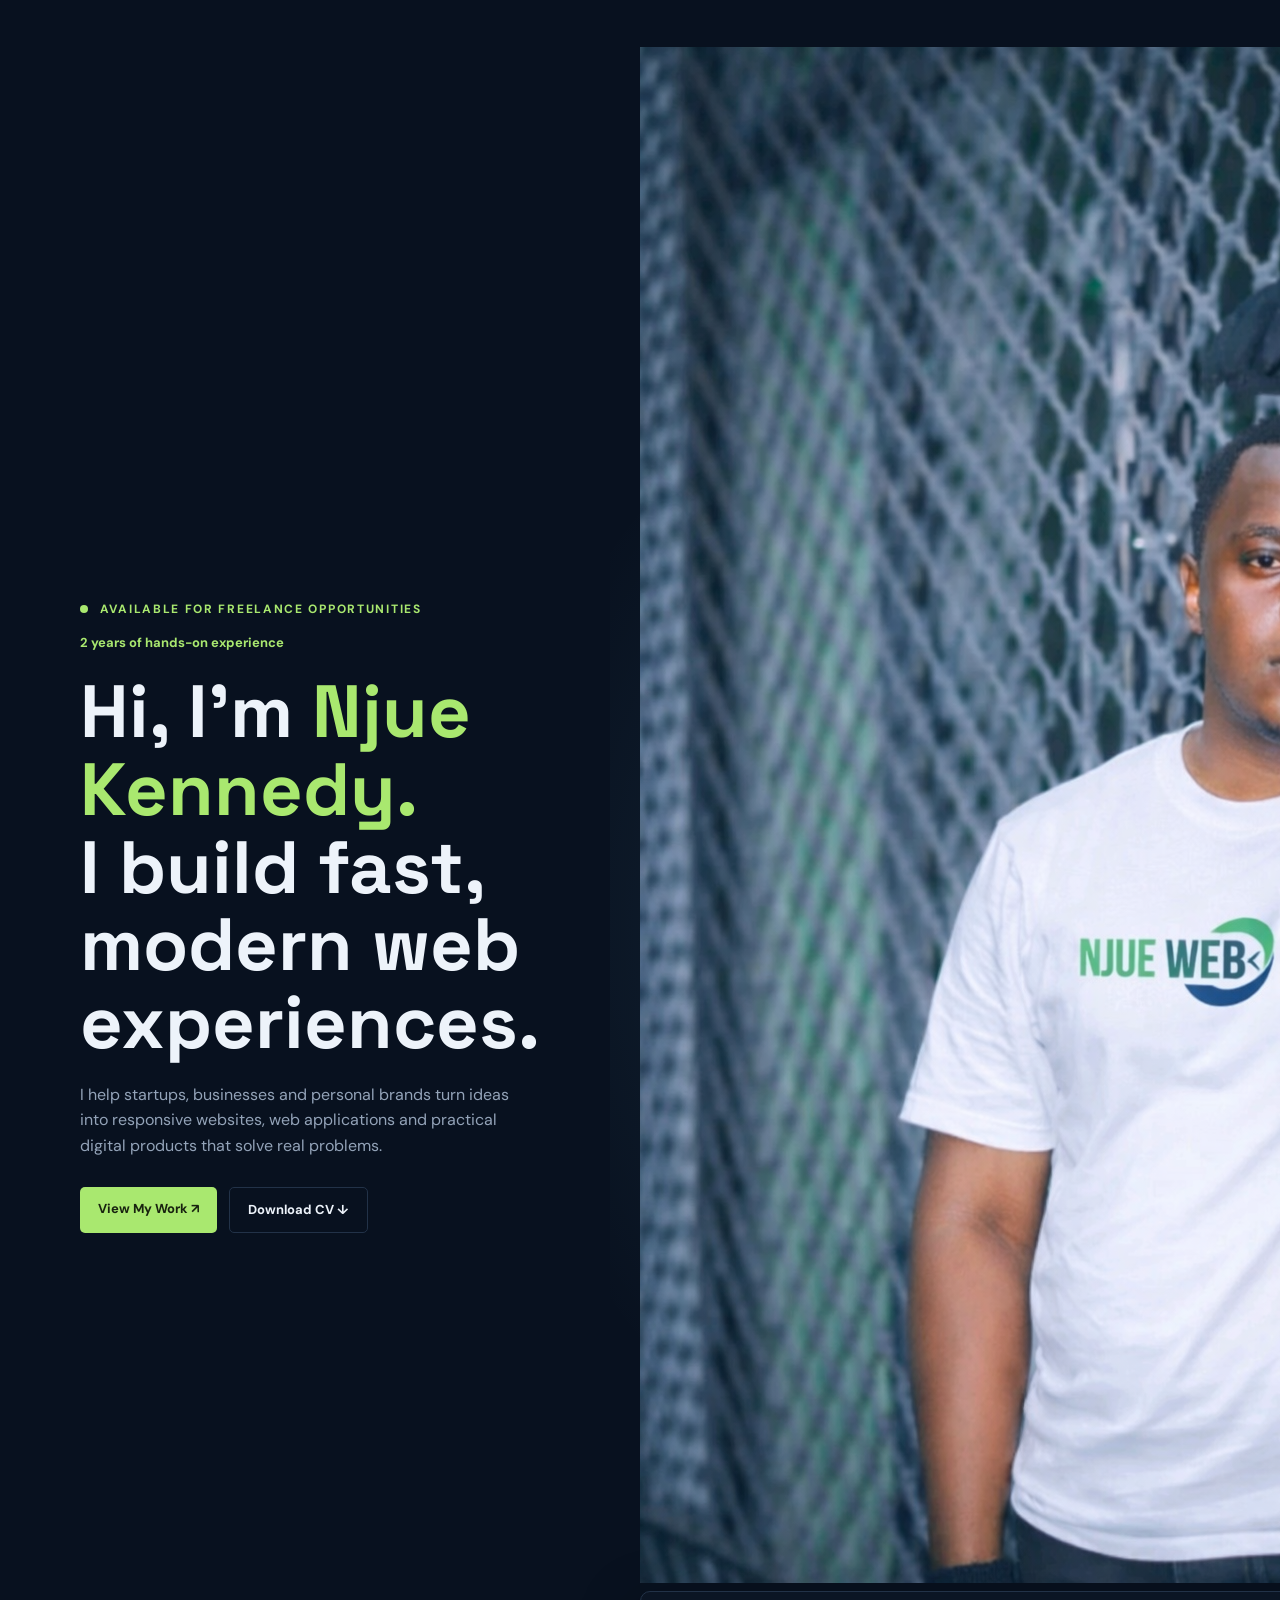
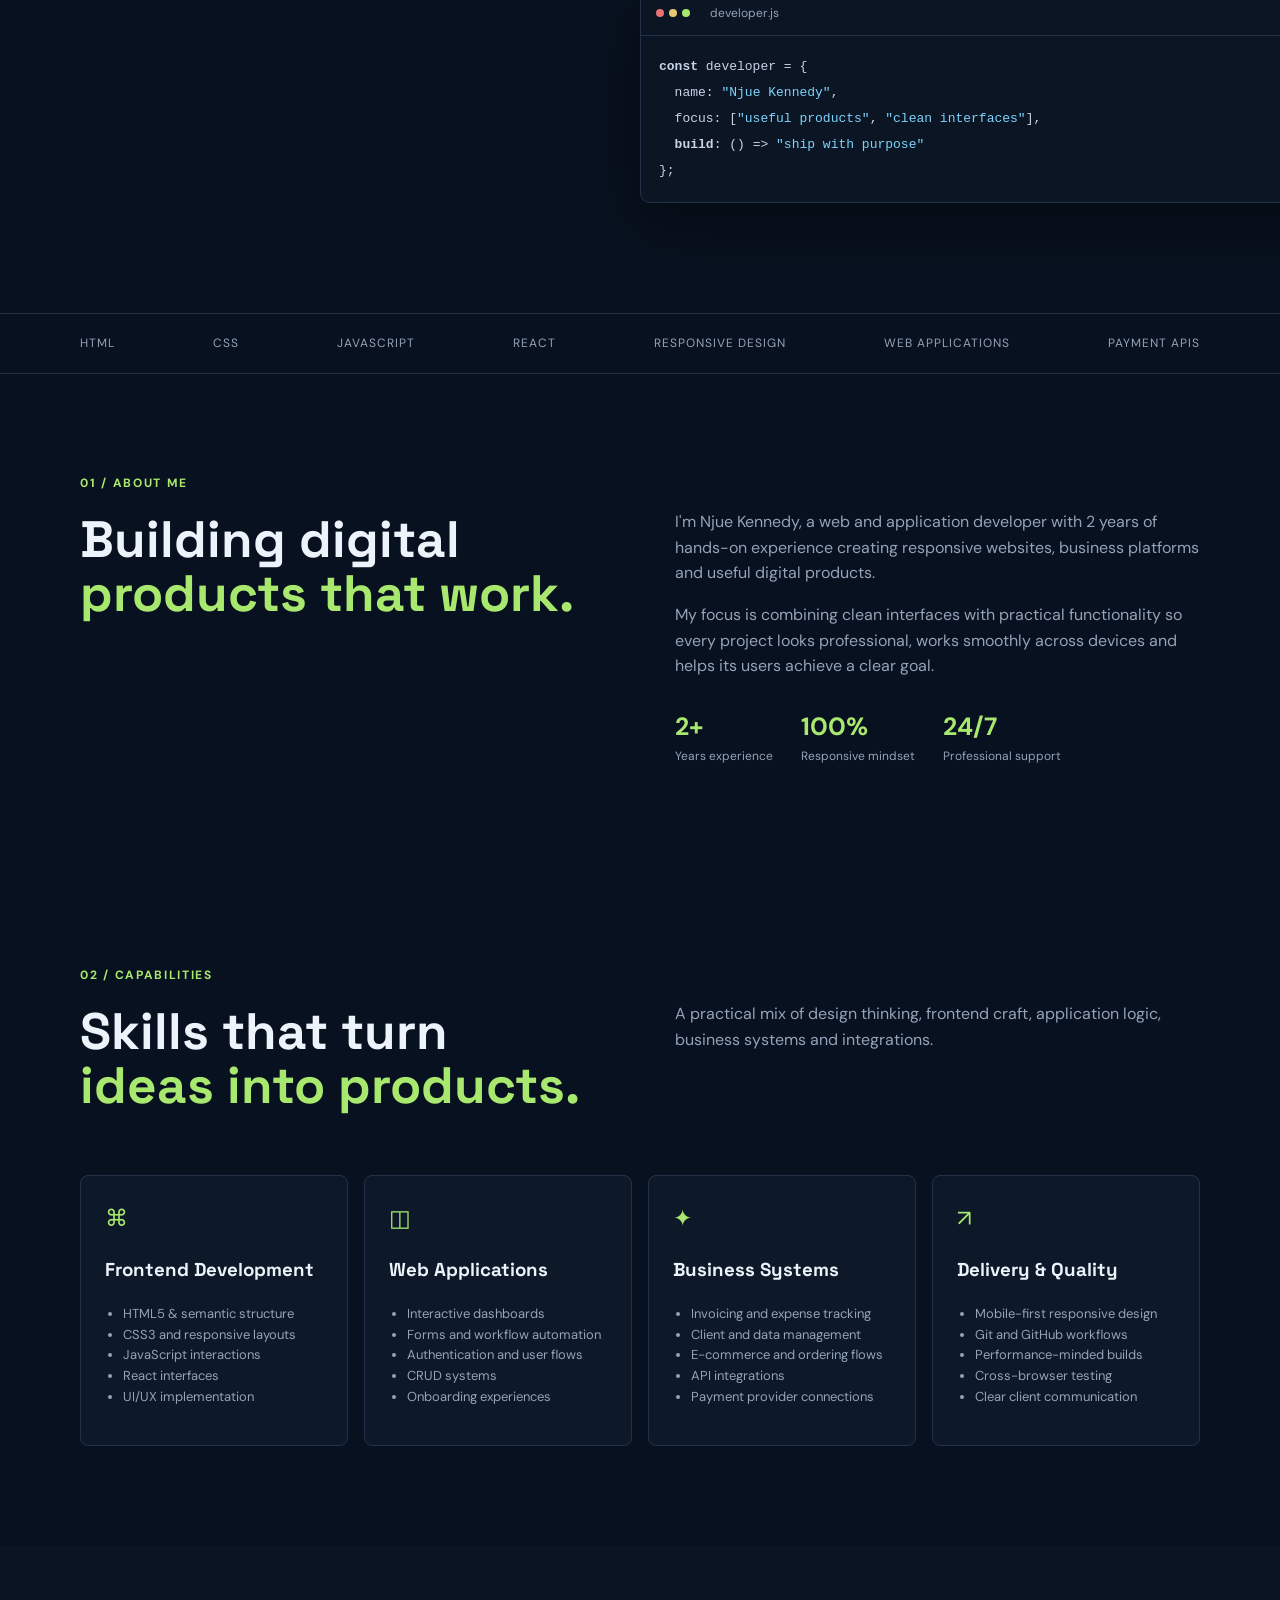
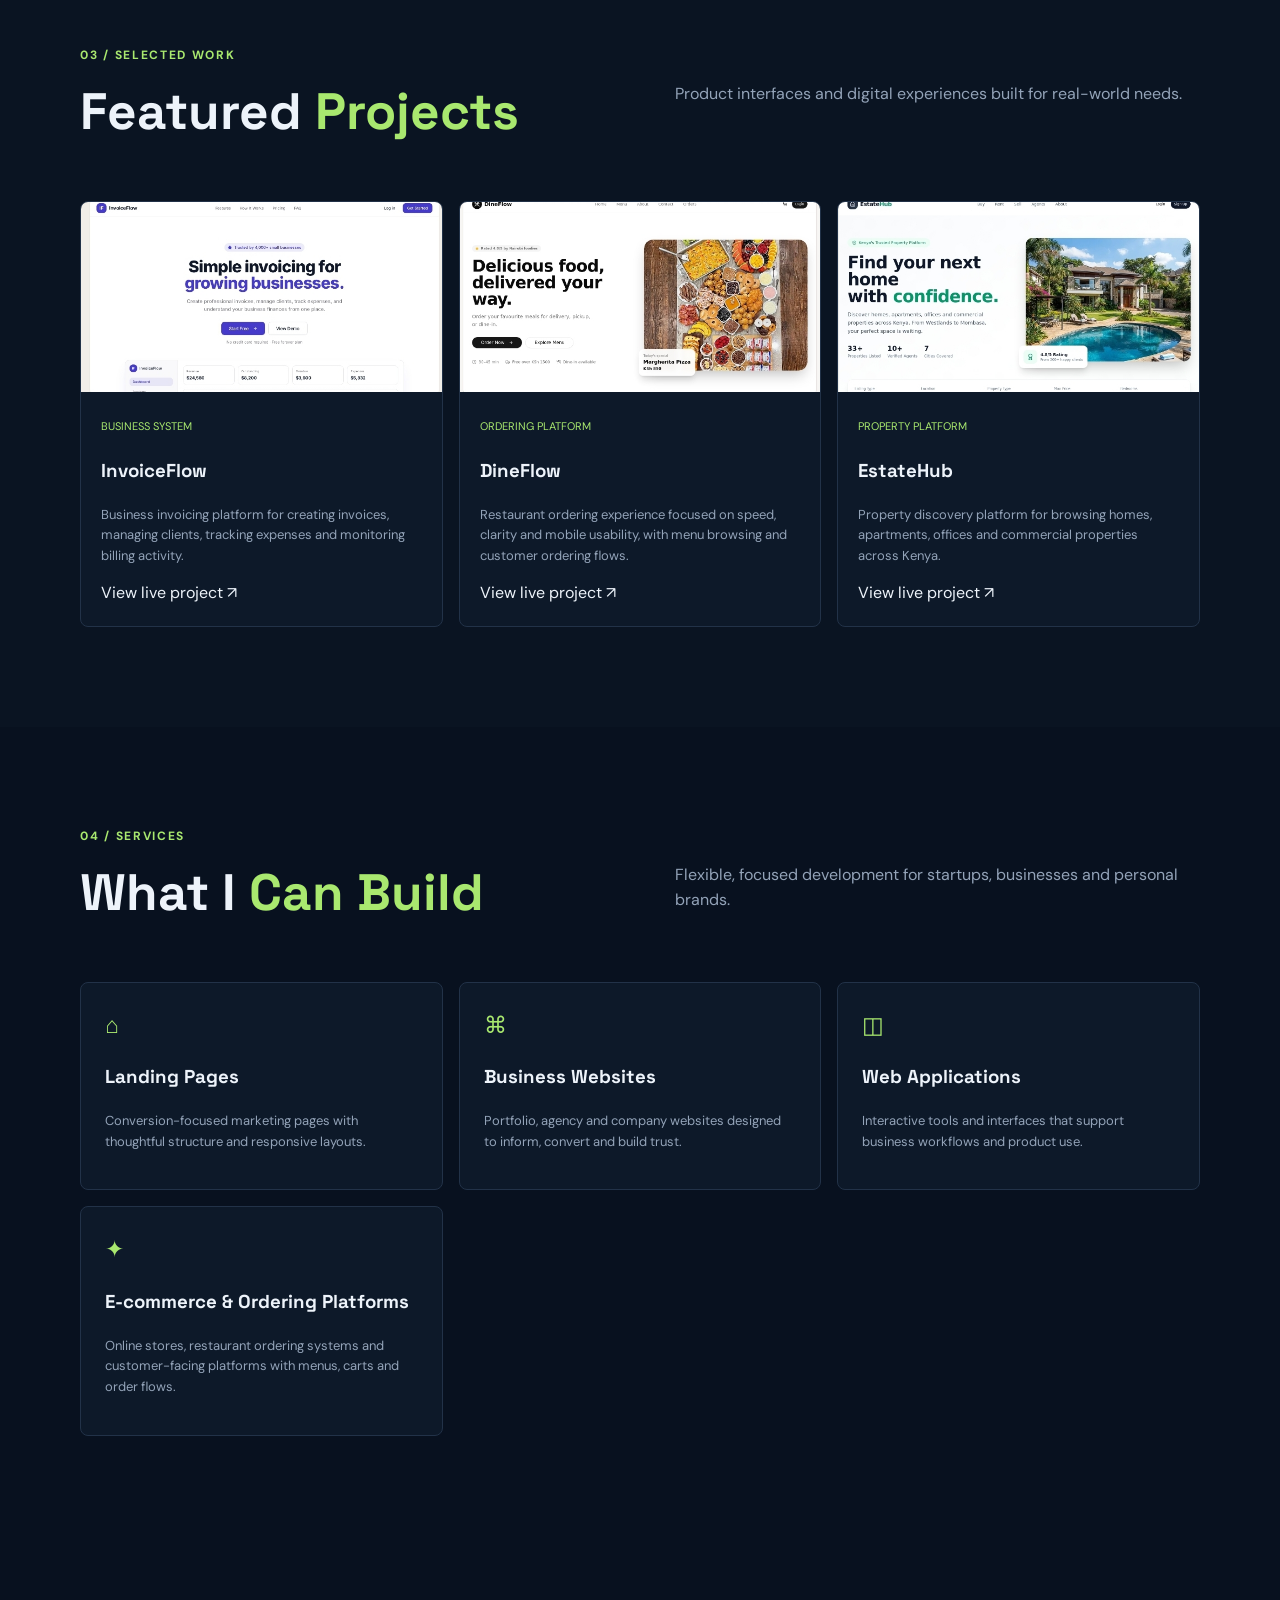
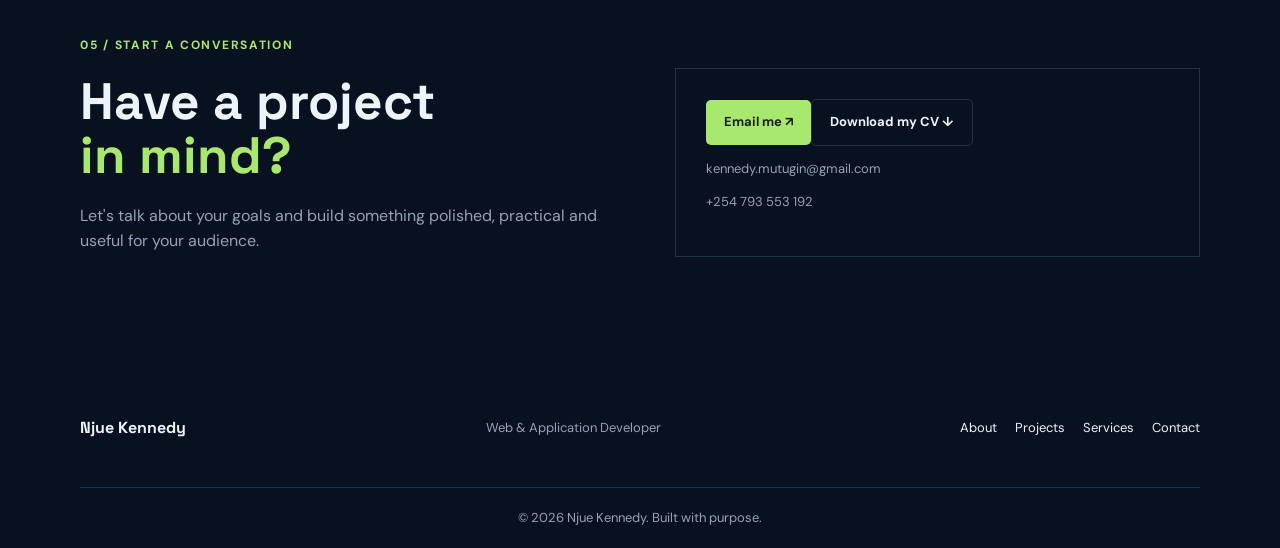
==== commit 7cbb18c4: "Update project descriptions, live links, and CV download options" ====
--- a/index.html
+++ b/index.html
@@ -12,28 +12,29 @@
   <link rel="preconnect" href="https://fonts.gstatic.com" crossorigin>
   <link href="https://fonts.googleapis.com/css2?family=DM+Sans:wght@400;500;600;700&family=Space+Grotesk:wght@500;600;700&display=swap" rel="stylesheet">
   <link rel="stylesheet" href="styles.css">
-  <style>.brand-avatar,.profile-avatar{object-fit:cover;border-radius:50%;border:2px solid var(--accent);display:block}.brand-avatar{width:30px;height:30px}.profile-avatar{width:clamp(150px,24vw,230px);height:clamp(150px,24vw,230px);margin:0 auto 22px;box-shadow:0 0 0 10px rgba(169,232,111,.08),0 20px 50px #0005}.profile-card{text-align:center}.service-card{height:100%}</style>
   <title>Njue Kennedy | Web & Application Developer</title>
 </head>
 <body>
 <header class="site-header" id="home"><nav class="nav container" aria-label="Primary navigation">
   <a class="brand" href="#home" aria-label="Njue Kennedy home"><img class="brand-avatar" src="assets/file_0000000081e0722faa3d6a44e258e15b.png" alt="Njue Kennedy avatar"><strong>Njue Kennedy</strong></a>
   <button class="menu-toggle" aria-expanded="false" aria-controls="nav-links" aria-label="Open navigation"><span></span><span></span><span></span></button>
-  <div class="nav-links" id="nav-links"><a href="#home">Home</a><a href="#about">About</a><a href="#skills">Skills</a><a href="#projects">Projects</a><a href="#services">Services</a><a href="#contact">Contact</a><a class="nav-cta" href="#contact">Let's Work Together ↗</a></div>
+  <div class="nav-links" id="nav-links"><a href="#home">Home</a><a href="#about">About</a><a href="#skills">Skills</a><a href="#projects">Projects</a><a href="#services">Services</a><a href="#contact">Contact</a><a class="nav-cta" href="assets/Njue_Kennedy_Web_CV.pdf" download>Download CV</a></div>
 </nav></header>
 <main>
-<section class="hero container"><div class="hero-copy"><p class="eyebrow"><span class="status-dot"></span> Available for freelance opportunities</p><p class="hero-badge">2 years of hands-on experience</p><h1>Hi, I'm <em>Njue Kennedy.</em><br>I build fast, modern web experiences.</h1><p class="hero-text">I help startups, businesses and personal brands turn ideas into responsive websites, web applications and practical digital products that solve real problems.</p><div class="button-row"><a class="button primary" href="#projects">View My Work <span>↓</span></a><a class="button secondary" href="https://wa.me/254793553192" target="_blank" rel="noopener">Hire Me on WhatsApp <span>↗</span></a></div><div class="social-row"><span>Find me on</span><a href="https://github.com/kennedymutuginjue-png" target="_blank" rel="noopener">GitHub ↗</a><a href="https://www.upwork.com/freelancers/~01defb28e55246c286" target="_blank" rel="noopener">Upwork ↗</a><a href="https://www.linkedin.com/in/kennedy-mutugi-njue-671b7a438" target="_blank" rel="noopener">LinkedIn ↗</a></div></div><div class="hero-visual profile-card"><img class="profile-avatar" src="assets/file_0000000081e0722faa3d6a44e258e15b.png" alt="Portrait of Njue Kennedy"><div class="code-window"><div class="window-bar"><i></i><i></i><i></i><span>developer.js</span></div><pre><code><b>const</b> developer = {
+<section class="hero container"><div class="hero-copy"><p class="eyebrow"><span class="status-dot"></span> Available for freelance opportunities</p><p class="hero-badge">2 years of hands-on experience</p><h1>Hi, I'm <em>Njue Kennedy.</em><br>I build fast, modern web experiences.</h1><p class="hero-text">I help startups, businesses and personal brands turn ideas into responsive websites, web applications and practical digital products that solve real problems.</p><div class="button-row"><a class="button primary" href="#projects">View My Work <span>↗</span></a><a class="button secondary" href="assets/Njue_Kennedy_Web_CV.pdf" download>Download CV <span>↓</span></a></div></div><div class="hero-visual profile-card"><img class="profile-avatar" src="assets/file_0000000081e0722faa3d6a44e258e15b.png" alt="Portrait of Njue Kennedy"><div class="code-window"><div class="window-bar"><i></i><i></i><i></i><span>developer.js</span></div><pre><code><b>const</b> developer = {
   name: <mark>"Njue Kennedy"</mark>,
   focus: [<mark>"useful products"</mark>, <mark>"clean interfaces"</mark>],
   <b>build</b>: () =&gt; <mark>"ship with purpose"</mark>
 };</code></pre></div></div></section>
 <div class="tech-strip"><div class="container tech-list"><span>HTML</span><span>CSS</span><span>JavaScript</span><span>React</span><span>Responsive Design</span><span>Web Applications</span><span>Payment APIs</span></div></div>
 <section class="section container about" id="about"><div class="section-label">01 / About me</div><div class="about-grid"><div><h2>Building digital<br><em>products that work.</em></h2></div><div><p>I'm Njue Kennedy, a web and application developer with 2 years of hands-on experience creating responsive websites, business platforms and useful digital products.</p><p>My focus is combining clean interfaces with practical functionality so every project looks professional, works smoothly across devices and helps its users achieve a clear goal.</p><div class="stats"><div><strong>2+</strong><span>Years experience</span></div><div><strong>100%</strong><span>Responsive mindset</span></div><div><strong>24/7</strong><span>Professional support</span></div></div></div></div></section>
-<section class="section container" id="skills"><div class="section-label">02 / Capabilities</div><div class="section-heading"><h2>Skills that turn<br><em>ideas into products.</em></h2><p>A practical mix of design thinking, frontend craft, application logic, business systems and integrations.</p></div><div class="skill-grid"><article class="skill-card"><div class="icon">✦</div><h3>Frontend Development</h3><ul><li>HTML5 &amp; semantic structure</li><li>CSS3 and responsive layouts</li><li>JavaScript interactions</li><li>React interfaces</li><li>UI/UX implementation</li></ul></article><article class="skill-card"><div class="icon">⌘</div><h3>Web Applications</h3><ul><li>Interactive dashboards</li><li>Forms and workflow automation</li><li>Authentication and user flows</li><li>CRUD systems</li><li>Onboarding experiences</li></ul></article><article class="skill-card"><div class="icon">◈</div><h3>Business Systems</h3><ul><li>Invoicing and expense tracking</li><li>Client and data management</li><li>E-commerce and ordering flows</li><li>API integrations</li><li>Payment provider connections</li></ul></article><article class="skill-card"><div class="icon">↗</div><h3>Delivery &amp; Quality</h3><ul><li>Mobile-first responsive design</li><li>Git and GitHub workflows</li><li>Performance-minded builds</li><li>Cross-browser testing</li><li>Clear client communication</li></ul></article></div></section>
-<section class="section projects-section" id="projects"><div class="container"><div class="section-label">03 / Selected work</div><div class="section-heading"><h2>Featured <em>Projects</em></h2><p>Product interfaces and digital experiences built for real-world needs.</p></div><div class="project-grid"><article class="project-card"><div class="project-preview"><img src="assets/Screenshot_20260922_021623_Chrome.jpg" alt="InvoiceFlow invoicing dashboard preview" loading="lazy"></div><div class="project-body"><span class="tag">Business system</span><h3>InvoiceFlow</h3><p>Responsive invoicing platform for managing customers and billing workflows.</p></div></article><article class="project-card"><div class="project-preview"><img src="assets/Screenshot_20260922_021600_Chrome.jpg" alt="DineFlow restaurant ordering preview" loading="lazy"></div><div class="project-body"><span class="tag">Ordering platform</span><h3>DineFlow</h3><p>Restaurant ordering experience focused on speed, clarity and mobile usability.</p></div></article><article class="project-card"><div class="project-preview"><img src="assets/Screenshot_20260922_021528_Chrome.jpg" alt="EstateHub property discovery preview" loading="lazy"></div><div class="project-body"><span class="tag">Landing page</span><h3>EstateHub</h3><p>Property discovery landing page with strong trust signals and clear calls to action.</p></div></article></div></div></section>
-<section class="section container" id="services"><div class="section-label">04 / Services</div><div class="section-heading"><h2>What I <em>Can Build</em></h2><p>Flexible, focused development for startups, businesses and personal brands.</p></div><div class="service-grid"><article class="service-card"><div class="icon">✦</div><h3>Landing Pages</h3><p>Conversion-focused marketing pages with thoughtful structure and responsive layouts.</p></article><article class="service-card"><div class="icon">✦</div><h3>Business Websites</h3><p>Portfolio, agency and company websites designed to inform, convert and build trust.</p></article><article class="service-card"><div class="icon">✦</div><h3>Web Applications</h3><p>Interactive tools and interfaces that support business workflows, onboarding and product use.</p></article><article class="service-card"><div class="icon">✦</div><h3>E-commerce &amp; Ordering Platforms</h3><p>Online stores, restaurant ordering systems and customer-facing platforms with menus, carts and order flows.</p></article><article class="service-card"><div class="icon">✦</div><h3>Business Management Systems</h3><p>Practical web tools for invoicing, client management, expense tracking and everyday business operations.</p></article><article class="service-card"><div class="icon">✦</div><h3>Payment Integrations</h3><p>Secure payment flows connecting websites and web applications to supported payment providers for checkout, transactions and payment confirmation.</p></article></div></section>
-<section class="why"><div class="container"><div class="section-label">05 / The difference</div><div class="why-grid"><h2>Built with purpose,<br><em>not just pixels.</em></h2><div class="why-copy"><p>Good interfaces do more than look attractive—they guide users, reduce friction and help businesses achieve their goals.</p><ul><li>Clear structure and messaging</li><li>Responsive design across devices</li><li>Product thinking from the first draft</li><li>Clear communication from start to finish</li></ul></div></div></div></section>
-<section class="section container contact" id="contact"><div class="section-label">06 / Start a conversation</div><div class="contact-grid"><div><h2>Have a project<br><em>in mind?</em></h2><p>Let's talk about your goals and build something polished, practical and useful for your audience.</p><div class="contact-links"><a href="tel:+254793553192">Call me</a><a href="https://wa.me/254793553192" target="_blank" rel="noopener">WhatsApp</a><a href="mailto:kennedy.mutugin@gmail.com">Email</a></div></div><div class="contact-box"><a class="button primary" href="mailto:kennedy.mutugin@gmail.com">Email me <span>↗</span></a><p>kennedy.mutugin@gmail.com</p><p>+254 793 553 192</p></div></div></section>
+<section class="section container" id="skills"><div class="section-label">02 / Capabilities</div><div class="section-heading"><h2>Skills that turn<br><em>ideas into products.</em></h2><p>A practical mix of design thinking, frontend craft, application logic, business systems and integrations.</p></div><div class="skill-grid"><article class="skill-card"><div class="icon">⌘</div><h3>Frontend Development</h3><ul><li>HTML5 &amp; semantic structure</li><li>CSS3 and responsive layouts</li><li>JavaScript interactions</li><li>React interfaces</li><li>UI/UX implementation</li></ul></article><article class="skill-card"><div class="icon">◫</div><h3>Web Applications</h3><ul><li>Interactive dashboards</li><li>Forms and workflow automation</li><li>Authentication and user flows</li><li>CRUD systems</li><li>Onboarding experiences</li></ul></article><article class="skill-card"><div class="icon">✦</div><h3>Business Systems</h3><ul><li>Invoicing and expense tracking</li><li>Client and data management</li><li>E-commerce and ordering flows</li><li>API integrations</li><li>Payment provider connections</li></ul></article><article class="skill-card"><div class="icon">↗</div><h3>Delivery &amp; Quality</h3><ul><li>Mobile-first responsive design</li><li>Git and GitHub workflows</li><li>Performance-minded builds</li><li>Cross-browser testing</li><li>Clear client communication</li></ul></article></div></section>
+<section class="section projects-section" id="projects"><div class="container"><div class="section-label">03 / Selected work</div><div class="section-heading"><h2>Featured <em>Projects</em></h2><p>Product interfaces and digital experiences built for real-world needs.</p></div><div class="project-grid">
+<article class="project-card"><div class="project-preview"><img src="assets/Screenshot_20260922_021623_Chrome.jpg" alt="InvoiceFlow invoicing dashboard preview" loading="lazy"></div><div class="project-body"><span class="tag">Business system</span><h3>InvoiceFlow</h3><p>Business invoicing platform for creating invoices, managing clients, tracking expenses and monitoring billing activity.</p><a class="project-link" href="https://smart-invoice-flow-thick.base44.app/" target="_blank" rel="noopener noreferrer">View live project <span>↗</span></a></div></article>
+<article class="project-card"><div class="project-preview"><img src="assets/Screenshot_20260922_021600_Chrome.jpg" alt="DineFlow restaurant ordering preview" loading="lazy"></div><div class="project-body"><span class="tag">Ordering platform</span><h3>DineFlow</h3><p>Restaurant ordering experience focused on speed, clarity and mobile usability, with menu browsing and customer ordering flows.</p><a class="project-link" href="https://meek-dine-flow-go.base44.app/" target="_blank" rel="noopener noreferrer">View live project <span>↗</span></a></div></article>
+<article class="project-card"><div class="project-preview"><img src="assets/Screenshot_20260922_021528_Chrome.jpg" alt="EstateHub property discovery preview" loading="lazy"></div><div class="project-body"><span class="tag">Property platform</span><h3>EstateHub</h3><p>Property discovery platform for browsing homes, apartments, offices and commercial properties across Kenya.</p><a class="project-link" href="https://estate-hub-kenya.base44.app/" target="_blank" rel="noopener noreferrer">View live project <span>↗</span></a></div></article>
+</div></div></section>
+<section class="section container" id="services"><div class="section-label">04 / Services</div><div class="section-heading"><h2>What I <em>Can Build</em></h2><p>Flexible, focused development for startups, businesses and personal brands.</p></div><div class="service-grid"><article class="service-card"><div class="icon">⌂</div><h3>Landing Pages</h3><p>Conversion-focused marketing pages with thoughtful structure and responsive layouts.</p></article><article class="service-card"><div class="icon">⌘</div><h3>Business Websites</h3><p>Portfolio, agency and company websites designed to inform, convert and build trust.</p></article><article class="service-card"><div class="icon">◫</div><h3>Web Applications</h3><p>Interactive tools and interfaces that support business workflows and product use.</p></article><article class="service-card"><div class="icon">✦</div><h3>E-commerce &amp; Ordering Platforms</h3><p>Online stores, restaurant ordering systems and customer-facing platforms with menus, carts and order flows.</p></article></div></section>
+<section class="section container contact" id="contact"><div class="section-label">05 / Start a conversation</div><div class="contact-grid"><div><h2>Have a project<br><em>in mind?</em></h2><p>Let's talk about your goals and build something polished, practical and useful for your audience.</p></div><div class="contact-box"><a class="button primary" href="mailto:kennedy.mutugin@gmail.com">Email me <span>↗</span></a><a class="button secondary" href="assets/Njue_Kennedy_Web_CV.pdf" download>Download my CV <span>↓</span></a><p>kennedy.mutugin@gmail.com</p><p>+254 793 553 192</p></div></div></section>
 </main><footer><div class="container footer-top"><a class="brand" href="#home"><strong>Njue Kennedy</strong></a><p>Web &amp; Application Developer</p><div class="footer-links"><a href="#about">About</a><a href="#projects">Projects</a><a href="#services">Services</a><a href="#contact">Contact</a></div></div><div class="container copyright">© 2026 Njue Kennedy. Built with purpose.</div></footer><script src="script.js"></script>
-</body>
-</html>
+</body></html>
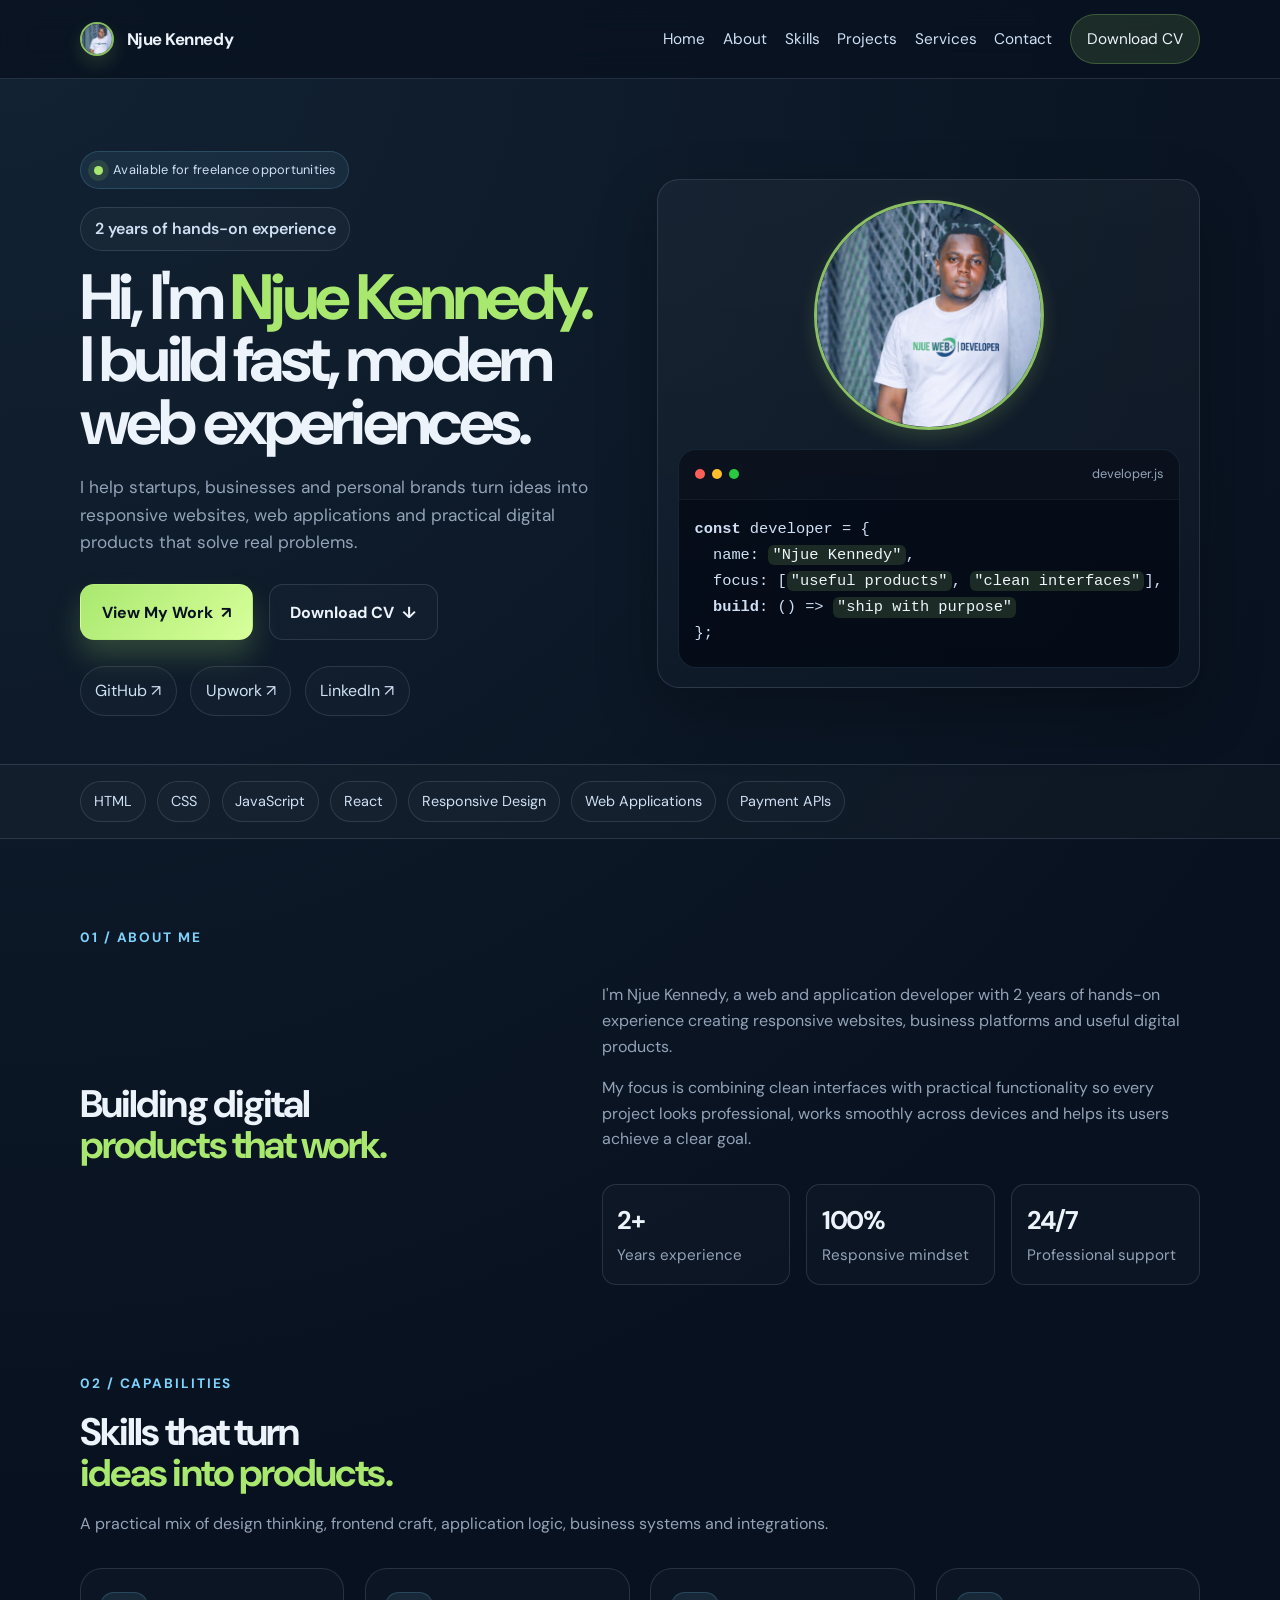
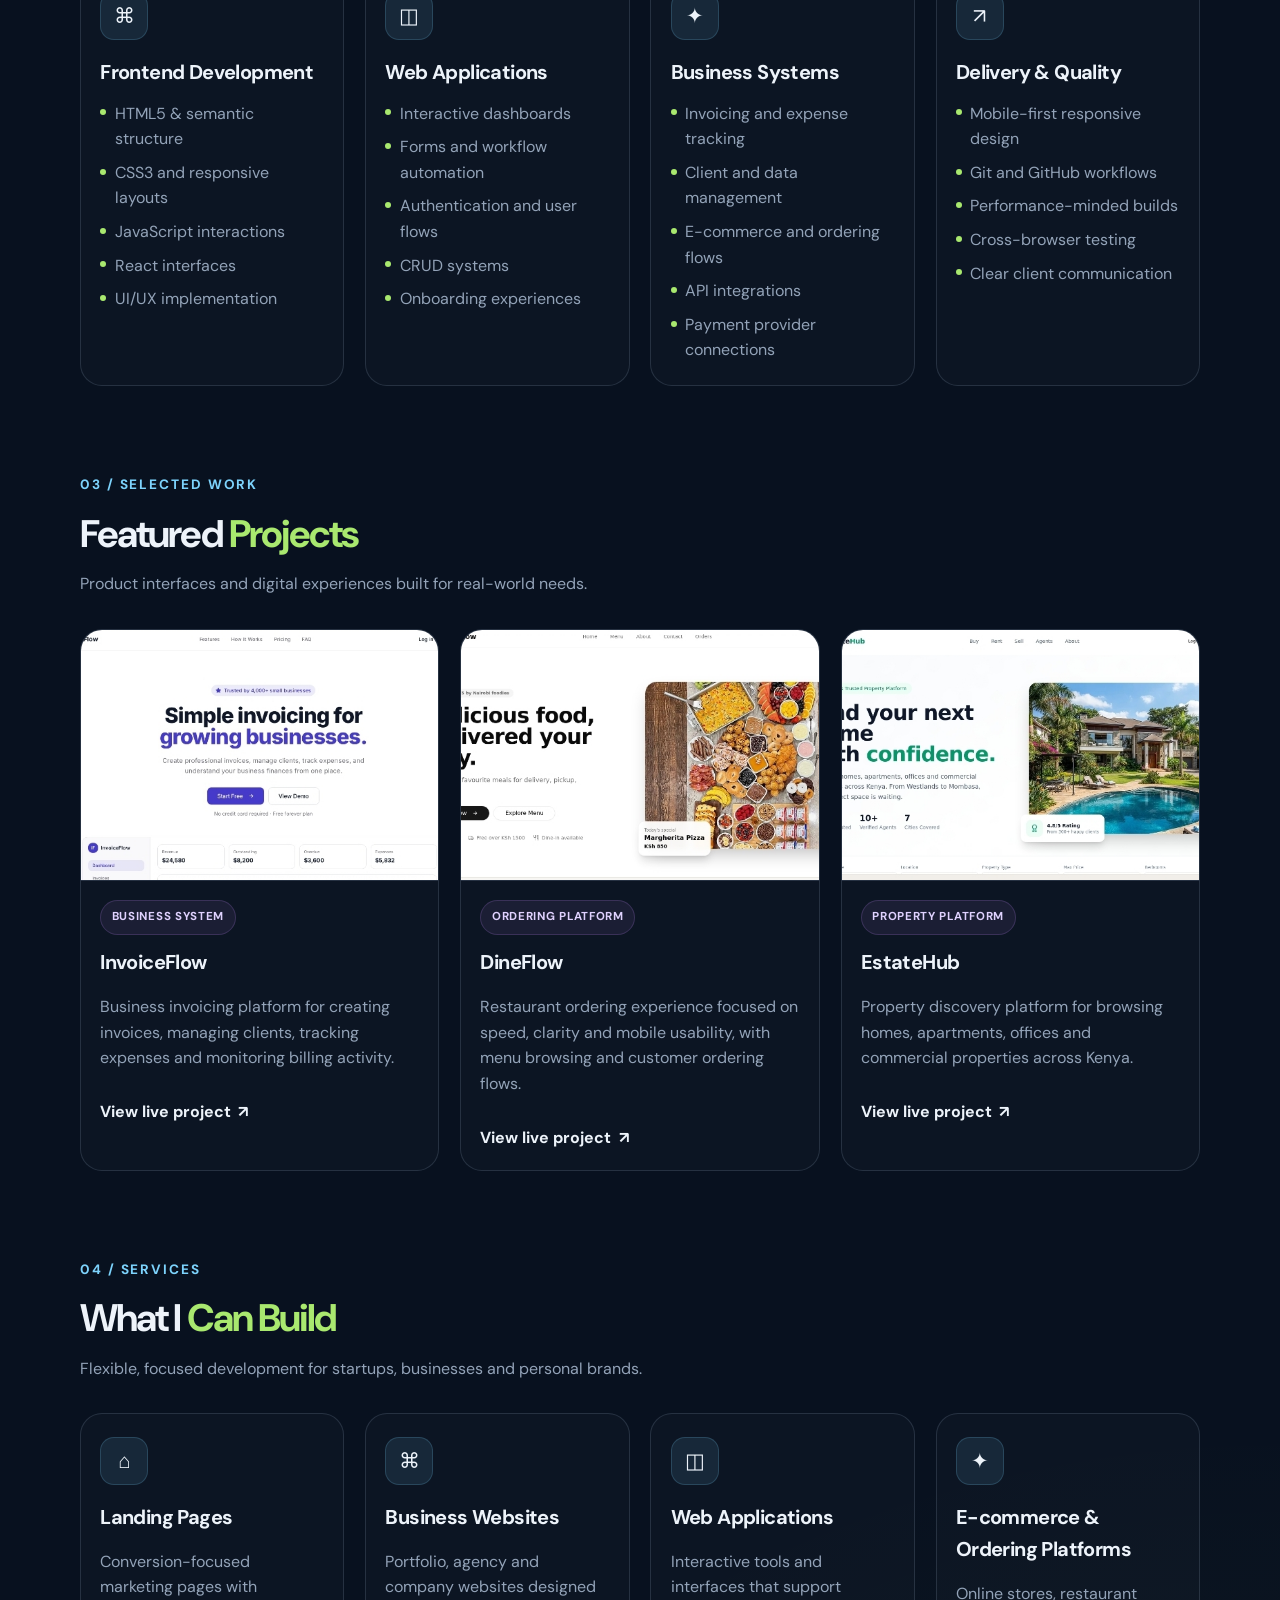
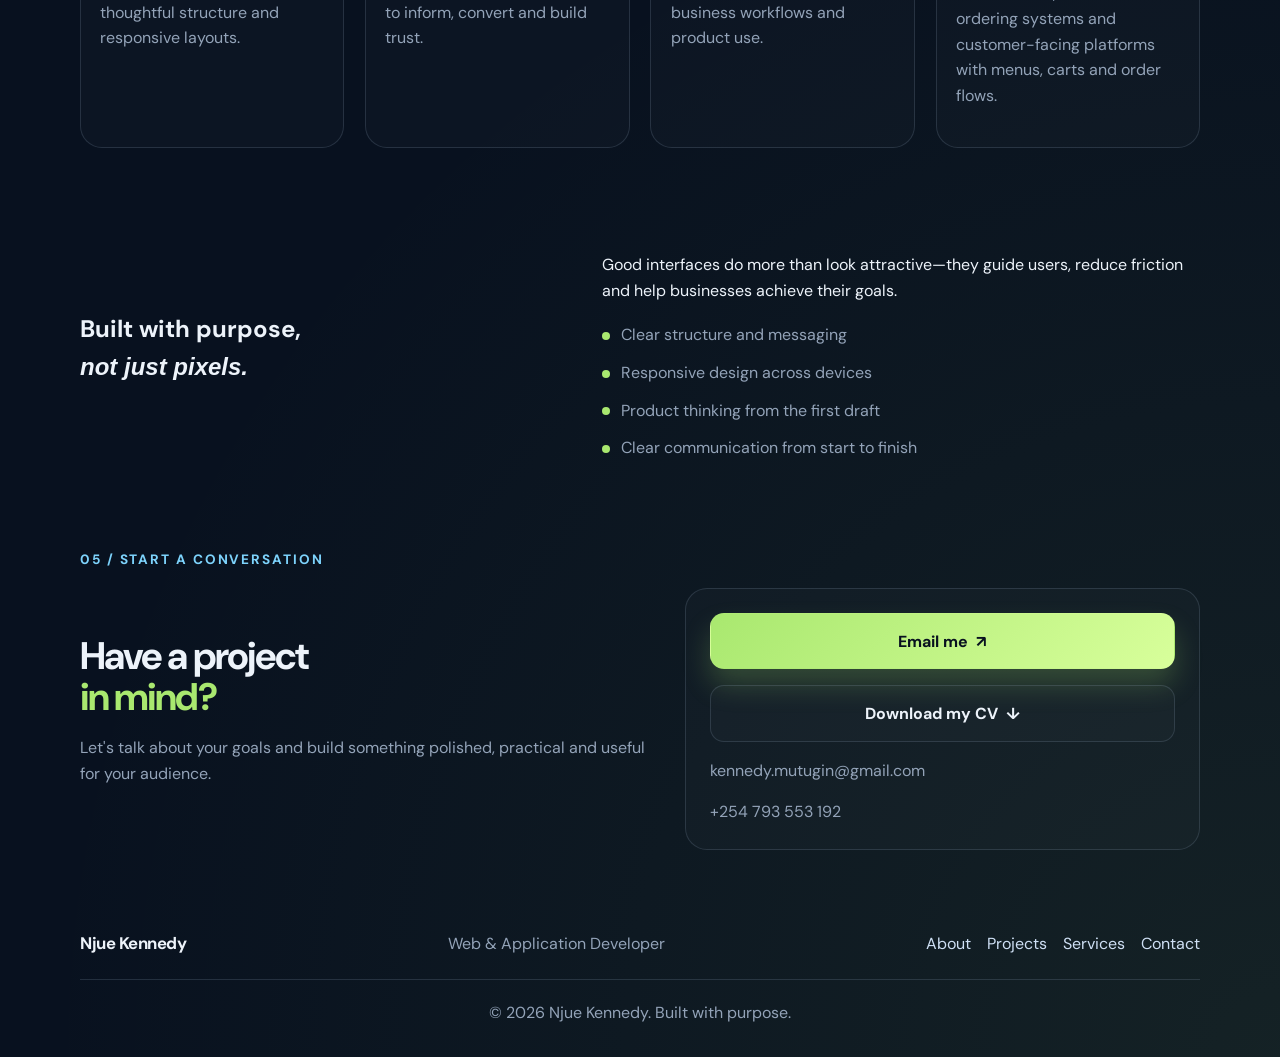
==== commit 1a09d8ce: "Add premium reveal animations, polished CTA improvements, and final portfolio polish while preservin" ====
--- a/index.html
+++ b/index.html
@@ -15,26 +15,186 @@
   <title>Njue Kennedy | Web & Application Developer</title>
 </head>
 <body>
-<header class="site-header" id="home"><nav class="nav container" aria-label="Primary navigation">
-  <a class="brand" href="#home" aria-label="Njue Kennedy home"><img class="brand-avatar" src="assets/file_0000000081e0722faa3d6a44e258e15b.png" alt="Njue Kennedy avatar"><strong>Njue Kennedy</strong></a>
-  <button class="menu-toggle" aria-expanded="false" aria-controls="nav-links" aria-label="Open navigation"><span></span><span></span><span></span></button>
-  <div class="nav-links" id="nav-links"><a href="#home">Home</a><a href="#about">About</a><a href="#skills">Skills</a><a href="#projects">Projects</a><a href="#services">Services</a><a href="#contact">Contact</a><a class="nav-cta" href="assets/Njue_Kennedy_Web_CV.pdf" download>Download CV</a></div>
-</nav></header>
+<header class="site-header" id="home">
+  <nav class="nav container" aria-label="Primary navigation">
+    <a class="brand" href="#home" aria-label="Njue Kennedy home"><img class="brand-avatar" src="assets/file_0000000081e0722faa3d6a44e258e15b.png" alt="Njue Kennedy avatar"><strong>Njue Kennedy</strong></a>
+    <button class="menu-toggle" aria-expanded="false" aria-controls="nav-links" aria-label="Open navigation"><span></span><span></span><span></span></button>
+    <div class="nav-links" id="nav-links">
+      <a href="#home">Home</a>
+      <a href="#about">About</a>
+      <a href="#skills">Skills</a>
+      <a href="#projects">Projects</a>
+      <a href="#services">Services</a>
+      <a href="#contact">Contact</a>
+      <a class="nav-cta" href="assets/Njue_Kennedy_Web_CV.pdf" download>Download CV</a>
+    </div>
+  </nav>
+</header>
 <main>
-<section class="hero container"><div class="hero-copy"><p class="eyebrow"><span class="status-dot"></span> Available for freelance opportunities</p><p class="hero-badge">2 years of hands-on experience</p><h1>Hi, I'm <em>Njue Kennedy.</em><br>I build fast, modern web experiences.</h1><p class="hero-text">I help startups, businesses and personal brands turn ideas into responsive websites, web applications and practical digital products that solve real problems.</p><div class="button-row"><a class="button primary" href="#projects">View My Work <span>↗</span></a><a class="button secondary" href="assets/Njue_Kennedy_Web_CV.pdf" download>Download CV <span>↓</span></a></div></div><div class="hero-visual profile-card"><img class="profile-avatar" src="assets/file_0000000081e0722faa3d6a44e258e15b.png" alt="Portrait of Njue Kennedy"><div class="code-window"><div class="window-bar"><i></i><i></i><i></i><span>developer.js</span></div><pre><code><b>const</b> developer = {
+  <section class="hero container">
+    <div class="hero-copy reveal">
+      <p class="eyebrow"><span class="status-dot"></span> Available for freelance opportunities</p>
+      <p class="hero-badge">2 years of hands-on experience</p>
+      <h1>Hi, I'm <em>Njue Kennedy.</em><br>I build fast, modern web experiences.</h1>
+      <p class="hero-text">I help startups, businesses and personal brands turn ideas into responsive websites, web applications and practical digital products that solve real problems.</p>
+      <div class="button-row">
+        <a class="button primary" href="#projects">View My Work <span>↗</span></a>
+        <a class="button secondary" href="assets/Njue_Kennedy_Web_CV.pdf" download>Download CV <span>↓</span></a>
+      </div>
+      <div class="social-row">
+        <a href="https://github.com/kennedymutuginjue-png" target="_blank" rel="noopener noreferrer">GitHub ↗</a>
+        <a href="https://www.upwork.com/freelancers/~01defb28e55246c286" target="_blank" rel="noopener noreferrer">Upwork ↗</a>
+        <a href="https://www.linkedin.com/in/kennedy-mutugi-njue-671b7a438" target="_blank" rel="noopener noreferrer">LinkedIn ↗</a>
+      </div>
+    </div>
+    <div class="hero-visual profile-card reveal">
+      <img class="profile-avatar" src="assets/file_0000000081e0722faa3d6a44e258e15b.png" alt="Portrait of Njue Kennedy">
+      <div class="code-window">
+        <div class="window-bar"><i></i><i></i><i></i><span>developer.js</span></div>
+        <pre><code><b>const</b> developer = {
   name: <mark>"Njue Kennedy"</mark>,
   focus: [<mark>"useful products"</mark>, <mark>"clean interfaces"</mark>],
   <b>build</b>: () =&gt; <mark>"ship with purpose"</mark>
-};</code></pre></div></div></section>
-<div class="tech-strip"><div class="container tech-list"><span>HTML</span><span>CSS</span><span>JavaScript</span><span>React</span><span>Responsive Design</span><span>Web Applications</span><span>Payment APIs</span></div></div>
-<section class="section container about" id="about"><div class="section-label">01 / About me</div><div class="about-grid"><div><h2>Building digital<br><em>products that work.</em></h2></div><div><p>I'm Njue Kennedy, a web and application developer with 2 years of hands-on experience creating responsive websites, business platforms and useful digital products.</p><p>My focus is combining clean interfaces with practical functionality so every project looks professional, works smoothly across devices and helps its users achieve a clear goal.</p><div class="stats"><div><strong>2+</strong><span>Years experience</span></div><div><strong>100%</strong><span>Responsive mindset</span></div><div><strong>24/7</strong><span>Professional support</span></div></div></div></div></section>
-<section class="section container" id="skills"><div class="section-label">02 / Capabilities</div><div class="section-heading"><h2>Skills that turn<br><em>ideas into products.</em></h2><p>A practical mix of design thinking, frontend craft, application logic, business systems and integrations.</p></div><div class="skill-grid"><article class="skill-card"><div class="icon">⌘</div><h3>Frontend Development</h3><ul><li>HTML5 &amp; semantic structure</li><li>CSS3 and responsive layouts</li><li>JavaScript interactions</li><li>React interfaces</li><li>UI/UX implementation</li></ul></article><article class="skill-card"><div class="icon">◫</div><h3>Web Applications</h3><ul><li>Interactive dashboards</li><li>Forms and workflow automation</li><li>Authentication and user flows</li><li>CRUD systems</li><li>Onboarding experiences</li></ul></article><article class="skill-card"><div class="icon">✦</div><h3>Business Systems</h3><ul><li>Invoicing and expense tracking</li><li>Client and data management</li><li>E-commerce and ordering flows</li><li>API integrations</li><li>Payment provider connections</li></ul></article><article class="skill-card"><div class="icon">↗</div><h3>Delivery &amp; Quality</h3><ul><li>Mobile-first responsive design</li><li>Git and GitHub workflows</li><li>Performance-minded builds</li><li>Cross-browser testing</li><li>Clear client communication</li></ul></article></div></section>
-<section class="section projects-section" id="projects"><div class="container"><div class="section-label">03 / Selected work</div><div class="section-heading"><h2>Featured <em>Projects</em></h2><p>Product interfaces and digital experiences built for real-world needs.</p></div><div class="project-grid">
-<article class="project-card"><div class="project-preview"><img src="assets/Screenshot_20260922_021623_Chrome.jpg" alt="InvoiceFlow invoicing dashboard preview" loading="lazy"></div><div class="project-body"><span class="tag">Business system</span><h3>InvoiceFlow</h3><p>Business invoicing platform for creating invoices, managing clients, tracking expenses and monitoring billing activity.</p><a class="project-link" href="https://smart-invoice-flow-thick.base44.app/" target="_blank" rel="noopener noreferrer">View live project <span>↗</span></a></div></article>
-<article class="project-card"><div class="project-preview"><img src="assets/Screenshot_20260922_021600_Chrome.jpg" alt="DineFlow restaurant ordering preview" loading="lazy"></div><div class="project-body"><span class="tag">Ordering platform</span><h3>DineFlow</h3><p>Restaurant ordering experience focused on speed, clarity and mobile usability, with menu browsing and customer ordering flows.</p><a class="project-link" href="https://meek-dine-flow-go.base44.app/" target="_blank" rel="noopener noreferrer">View live project <span>↗</span></a></div></article>
-<article class="project-card"><div class="project-preview"><img src="assets/Screenshot_20260922_021528_Chrome.jpg" alt="EstateHub property discovery preview" loading="lazy"></div><div class="project-body"><span class="tag">Property platform</span><h3>EstateHub</h3><p>Property discovery platform for browsing homes, apartments, offices and commercial properties across Kenya.</p><a class="project-link" href="https://estate-hub-kenya.base44.app/" target="_blank" rel="noopener noreferrer">View live project <span>↗</span></a></div></article>
-</div></div></section>
-<section class="section container" id="services"><div class="section-label">04 / Services</div><div class="section-heading"><h2>What I <em>Can Build</em></h2><p>Flexible, focused development for startups, businesses and personal brands.</p></div><div class="service-grid"><article class="service-card"><div class="icon">⌂</div><h3>Landing Pages</h3><p>Conversion-focused marketing pages with thoughtful structure and responsive layouts.</p></article><article class="service-card"><div class="icon">⌘</div><h3>Business Websites</h3><p>Portfolio, agency and company websites designed to inform, convert and build trust.</p></article><article class="service-card"><div class="icon">◫</div><h3>Web Applications</h3><p>Interactive tools and interfaces that support business workflows and product use.</p></article><article class="service-card"><div class="icon">✦</div><h3>E-commerce &amp; Ordering Platforms</h3><p>Online stores, restaurant ordering systems and customer-facing platforms with menus, carts and order flows.</p></article></div></section>
-<section class="section container contact" id="contact"><div class="section-label">05 / Start a conversation</div><div class="contact-grid"><div><h2>Have a project<br><em>in mind?</em></h2><p>Let's talk about your goals and build something polished, practical and useful for your audience.</p></div><div class="contact-box"><a class="button primary" href="mailto:kennedy.mutugin@gmail.com">Email me <span>↗</span></a><a class="button secondary" href="assets/Njue_Kennedy_Web_CV.pdf" download>Download my CV <span>↓</span></a><p>kennedy.mutugin@gmail.com</p><p>+254 793 553 192</p></div></div></section>
-</main><footer><div class="container footer-top"><a class="brand" href="#home"><strong>Njue Kennedy</strong></a><p>Web &amp; Application Developer</p><div class="footer-links"><a href="#about">About</a><a href="#projects">Projects</a><a href="#services">Services</a><a href="#contact">Contact</a></div></div><div class="container copyright">© 2026 Njue Kennedy. Built with purpose.</div></footer><script src="script.js"></script>
-</body></html>
+};</code></pre>
+      </div>
+    </div>
+  </section>
+
+  <div class="tech-strip">
+    <div class="container tech-list">
+      <span>HTML</span><span>CSS</span><span>JavaScript</span><span>React</span><span>Responsive Design</span><span>Web Applications</span><span>Payment APIs</span>
+    </div>
+  </div>
+
+  <section class="section container about" id="about">
+    <div class="section-label">01 / About me</div>
+    <div class="about-grid">
+      <div class="reveal"><h2>Building digital<br><em>products that work.</em></h2></div>
+      <div class="reveal">
+        <p>I'm Njue Kennedy, a web and application developer with 2 years of hands-on experience creating responsive websites, business platforms and useful digital products.</p>
+        <p>My focus is combining clean interfaces with practical functionality so every project looks professional, works smoothly across devices and helps its users achieve a clear goal.</p>
+        <div class="stats">
+          <div><strong>2+</strong><span>Years experience</span></div>
+          <div><strong>100%</strong><span>Responsive mindset</span></div>
+          <div><strong>24/7</strong><span>Professional support</span></div>
+        </div>
+      </div>
+    </div>
+  </section>
+
+  <section class="section container" id="skills">
+    <div class="section-label">02 / Capabilities</div>
+    <div class="section-heading reveal">
+      <h2>Skills that turn<br><em>ideas into products.</em></h2>
+      <p>A practical mix of design thinking, frontend craft, application logic, business systems and integrations.</p>
+    </div>
+    <div class="skill-grid">
+      <article class="skill-card reveal"><div class="icon">⌘</div><h3>Frontend Development</h3><ul><li>HTML5 &amp; semantic structure</li><li>CSS3 and responsive layouts</li><li>JavaScript interactions</li><li>React interfaces</li><li>UI/UX implementation</li></ul></article>
+      <article class="skill-card reveal"><div class="icon">◫</div><h3>Web Applications</h3><ul><li>Interactive dashboards</li><li>Forms and workflow automation</li><li>Authentication and user flows</li><li>CRUD systems</li><li>Onboarding experiences</li></ul></article>
+      <article class="skill-card reveal"><div class="icon">✦</div><h3>Business Systems</h3><ul><li>Invoicing and expense tracking</li><li>Client and data management</li><li>E-commerce and ordering flows</li><li>API integrations</li><li>Payment provider connections</li></ul></article>
+      <article class="skill-card reveal"><div class="icon">↗</div><h3>Delivery &amp; Quality</h3><ul><li>Mobile-first responsive design</li><li>Git and GitHub workflows</li><li>Performance-minded builds</li><li>Cross-browser testing</li><li>Clear client communication</li></ul></article>
+    </div>
+  </section>
+
+  <section class="section projects-section" id="projects">
+    <div class="container">
+      <div class="section-label">03 / Selected work</div>
+      <div class="section-heading reveal">
+        <h2>Featured <em>Projects</em></h2>
+        <p>Product interfaces and digital experiences built for real-world needs.</p>
+      </div>
+      <div class="project-grid">
+        <article class="project-card reveal">
+          <div class="project-preview"><img src="assets/Screenshot_20260922_021623_Chrome.jpg" alt="InvoiceFlow invoicing dashboard preview" loading="lazy"></div>
+          <div class="project-body">
+            <span class="tag">Business system</span>
+            <h3>InvoiceFlow</h3>
+            <p>Business invoicing platform for creating invoices, managing clients, tracking expenses and monitoring billing activity.</p>
+            <a class="project-link" href="https://smart-invoice-flow-thick.base44.app/" target="_blank" rel="noopener noreferrer">View live project <span>↗</span></a>
+          </div>
+        </article>
+        <article class="project-card reveal">
+          <div class="project-preview"><img src="assets/Screenshot_20260922_021600_Chrome.jpg" alt="DineFlow restaurant ordering preview" loading="lazy"></div>
+          <div class="project-body">
+            <span class="tag">Ordering platform</span>
+            <h3>DineFlow</h3>
+            <p>Restaurant ordering experience focused on speed, clarity and mobile usability, with menu browsing and customer ordering flows.</p>
+            <a class="project-link" href="https://meek-dine-flow-go.base44.app/" target="_blank" rel="noopener noreferrer">View live project <span>↗</span></a>
+          </div>
+        </article>
+        <article class="project-card reveal">
+          <div class="project-preview"><img src="assets/Screenshot_20260922_021528_Chrome.jpg" alt="EstateHub property discovery preview" loading="lazy"></div>
+          <div class="project-body">
+            <span class="tag">Property platform</span>
+            <h3>EstateHub</h3>
+            <p>Property discovery platform for browsing homes, apartments, offices and commercial properties across Kenya.</p>
+            <a class="project-link" href="https://estate-hub-kenya.base44.app/" target="_blank" rel="noopener noreferrer">View live project <span>↗</span></a>
+          </div>
+        </article>
+      </div>
+    </div>
+  </section>
+
+  <section class="section container" id="services">
+    <div class="section-label">04 / Services</div>
+    <div class="section-heading reveal">
+      <h2>What I <em>Can Build</em></h2>
+      <p>Flexible, focused development for startups, businesses and personal brands.</p>
+    </div>
+    <div class="service-grid">
+      <article class="service-card reveal"><div class="icon">⌂</div><h3>Landing Pages</h3><p>Conversion-focused marketing pages with thoughtful structure and responsive layouts.</p></article>
+      <article class="service-card reveal"><div class="icon">⌘</div><h3>Business Websites</h3><p>Portfolio, agency and company websites designed to inform, convert and build trust.</p></article>
+      <article class="service-card reveal"><div class="icon">◫</div><h3>Web Applications</h3><p>Interactive tools and interfaces that support business workflows and product use.</p></article>
+      <article class="service-card reveal"><div class="icon">✦</div><h3>E-commerce &amp; Ordering Platforms</h3><p>Online stores, restaurant ordering systems and customer-facing platforms with menus, carts and order flows.</p></article>
+    </div>
+  </section>
+
+  <section class="why">
+    <div class="container why-grid">
+      <div class="reveal"><h2>Built with purpose,<br><em>not just pixels.</em></h2></div>
+      <div class="why-copy reveal">
+        <p>Good interfaces do more than look attractive—they guide users, reduce friction and help businesses achieve their goals.</p>
+        <ul>
+          <li>Clear structure and messaging</li>
+          <li>Responsive design across devices</li>
+          <li>Product thinking from the first draft</li>
+          <li>Clear communication from start to finish</li>
+        </ul>
+      </div>
+    </div>
+  </section>
+
+  <section class="section container contact" id="contact">
+    <div class="section-label">05 / Start a conversation</div>
+    <div class="contact-grid">
+      <div class="reveal">
+        <h2>Have a project<br><em>in mind?</em></h2>
+        <p>Let's talk about your goals and build something polished, practical and useful for your audience.</p>
+      </div>
+      <div class="contact-box reveal">
+        <a class="button primary" href="mailto:kennedy.mutugin@gmail.com">Email me <span>↗</span></a>
+        <a class="button secondary" href="assets/Njue_Kennedy_Web_CV.pdf" download>Download my CV <span>↓</span></a>
+        <p>kennedy.mutugin@gmail.com</p>
+        <p>+254 793 553 192</p>
+      </div>
+    </div>
+  </section>
+</main>
+
+<footer>
+  <div class="container footer-top">
+    <a class="brand" href="#home"><strong>Njue Kennedy</strong></a>
+    <p>Web &amp; Application Developer</p>
+    <div class="footer-links">
+      <a href="#about">About</a>
+      <a href="#projects">Projects</a>
+      <a href="#services">Services</a>
+      <a href="#contact">Contact</a>
+    </div>
+  </div>
+  <div class="container copyright">© 2026 Njue Kennedy. Built with purpose.</div>
+</footer>
+
+<script src="script.js"></script>
+</body>
+</html>
--- a/styles.css
+++ b/styles.css
@@ -1 +1,734 @@
-:root{--bg:#08111f;--surface:#0d1929;--surface-2:#111f31;--line:#223248;--muted:#93a3b8;--text:#edf3fa;--accent:#a9e86f;--accent-2:#7dd3fc;--serif:Georgia,serif}*{box-sizing:border-box}html{scroll-behavior:smooth}body{margin:0;background:var(--bg);color:var(--text);font-family:'DM Sans',sans-serif;line-height:1.6}a{color:inherit;text-decoration:none}.container{width:min(1120px,calc(100% - 40px));margin:auto}.site-header{border-bottom:1px solid var(--line);position:sticky;top:0;z-index:10;background:rgba(8,17,31,.92);backdrop-filter:blur(12px)}.nav{min-height:76px;display:flex;align-items:center;justify-content:space-between}.brand{display:flex;align-items:center;gap:10px}.brand strong{font-family:'Space Grotesk',sans-serif}.nav-links{display:flex;align-items:center;gap:22px;font-size:13px;color:var(--muted)}.nav-links a:hover,.social-row a:hover,.footer-links a:hover{color:var(--accent)}.nav-cta{border:1px solid var(--accent);padding:9px 13px;border-radius:5px;color:var(--text)}.menu-toggle{display:none;background:none;border:0}.menu-toggle span{display:block;width:24px;height:2px;background:var(--text);margin:5px}.hero{min-height:650px;display:grid;grid-template-columns:1.1fr .9fr;gap:70px;align-items:center;padding:80px 0}.eyebrow,.section-label{color:var(--accent);font-size:12px;text-transform:uppercase;letter-spacing:1.7px;font-weight:700}.status-dot{display:inline-block;width:8px;height:8px;border-radius:50%;background:var(--accent);margin-right:7px}.hero-badge{color:var(--accent);font-size:13px;font-weight:700}.hero h1,h2{font-family:'Space Grotesk',sans-serif;line-height:1.05;font-size:clamp(42px,6vw,74px);margin:20px 0}.hero h1 em,h2 em{color:var(--accent);font-style:normal}.hero-text,.section-heading p,.about-grid p,.contact p{color:var(--muted);max-width:580px}.button-row{display:flex;gap:12px;flex-wrap:wrap;margin:28px 0}.button{display:inline-block;padding:12px 18px;border-radius:5px;font-weight:700;font-size:13px}.button.primary{background:var(--accent);color:#18220f}.button.secondary{border:1px solid var(--line)}.social-row{display:flex;gap:17px;flex-wrap:wrap;color:var(--muted);font-size:13px}.hero-visual{background:radial-gradient(circle at center,rgba(125,211,252,.16),transparent 63%);padding:30px}.code-window{background:#0b1524;border:1px solid var(--line);border-radius:10px;overflow:hidden;box-shadow:0 20px 60px #0006}.window-bar{padding:12px 15px;border-bottom:1px solid var(--line);color:var(--muted);font-size:12px}.window-bar i{display:inline-block;width:8px;height:8px;border-radius:50%;background:#e97373;margin-right:5px}.window-bar i:nth-child(2){background:#e9c873}.window-bar i:nth-child(3){background:var(--accent)}.window-bar span{margin-left:15px}pre{padding:18px;margin:0;overflow:auto;color:#c7d4e6;font:13px/2 monospace}mark{background:none;color:var(--accent-2)}.tech-strip{border-block:1px solid var(--line);padding:20px 0}.tech-list{display:flex;gap:30px;justify-content:space-between;flex-wrap:wrap;color:var(--muted);font-size:12px;text-transform:uppercase;letter-spacing:1px}.section{padding:100px 0}.about-grid,.section-heading,.why-grid,.contact-grid{display:grid;grid-template-columns:1fr 1fr;gap:70px}.about h2,.section-heading h2,.why h2,.contact h2{font-size:clamp(34px,4vw,55px)}.stats{display:flex;gap:28px;margin-top:28px;flex-wrap:wrap}.stats strong{display:block;color:var(--accent);font-size:25px}.stats span{display:block;color:var(--muted);font-size:12px}.skill-grid,.service-grid,.project-grid{display:grid;grid-template-columns:repeat(4,1fr);gap:16px;margin-top:42px}.service-grid,.project-grid{grid-template-columns:repeat(3,1fr)}.skill-card,.service-card,.project-card{background:var(--surface);border:1px solid var(--line);border-radius:8px;padding:24px}.skill-card h3,.service-card h3,.project-card h3{font-family:'Space Grotesk',sans-serif}.skill-card ul{padding-left:18px;color:var(--muted);font-size:13px}.icon{color:var(--accent);font-size:23px}.projects-section{background:#0a1422}.project-card{padding:0;overflow:hidden}.project-preview{height:190px;background:var(--surface-2);overflow:hidden}.project-preview img{width:100%;height:100%;object-fit:cover}.project-body{padding:20px}.project-body p,.service-card p{color:var(--muted);font-size:13px}.tag{color:var(--accent);font-size:11px;text-transform:uppercase}.why{background:var(--surface);padding:90px 0}.why-copy{color:var(--muted)}.why-copy li{margin:10px 0}.contact-links{display:flex;gap:10px;flex-wrap:wrap;margin-top:25px}.contact-links a{border:1px solid var(--line);padding:10px 14px;border-radius:5px;font-size:13px}.contact-box{border:1px solid var(--line);padding:30px;align-self:center}.contact-box p{font-size:13px}.footer-top{display:flex;align-items:center;justify-content:space-between;gap:20px;padding:35px 0;border-bottom:1px solid var(--line)}footer p,.copyright{color:var(--muted);font-size:13px}.footer-links{display:flex;gap:18px;font-size:13px}.copyright{padding:20px 0}.copyright{text-align:center}@media(max-width:900px){.hero{gap:30px}.skill-grid{grid-template-columns:repeat(2,1fr)}.service-grid,.project-grid{grid-template-columns:repeat(2,1fr)}.project-card:last-child{grid-column:span 2}}@media(max-width:680px){.container{width:min(100% - 32px,560px)}.menu-toggle{display:block}.nav-links{display:none;position:absolute;top:76px;left:16px;right:16px;padding:20px;background:var(--surface);flex-direction:column;align-items:flex-start}.nav-links.open{display:flex}.nav-cta{width:100%}.hero,.about-grid,.section-heading,.why-grid,.contact-grid{grid-template-columns:1fr}.hero{padding:60px 0}.hero-visual{padding:0}.skill-grid,.service-grid,.project-grid{grid-template-columns:1fr}.project-card:last-child{grid-column:auto}.footer-top{align-items:flex-start;flex-direction:column}.brand strong{display:block}}
+:root {
+  --bg: #08111f;
+  --bg-2: #0e1b2d;
+  --surface: #0d1929;
+  --surface-2: #121f31;
+  --surface-3: #16253b;
+  --line: rgba(156, 176, 204, 0.18);
+  --muted: #93a3b8;
+  --text: #edf3fa;
+  --text-soft: #cfe0f5;
+  --accent: #a9e86f;
+  --accent-2: #7dd3fc;
+  --accent-3: #c58cff;
+  --shadow: 0 24px 60px rgba(0, 0, 0, 0.28);
+  --radius: 22px;
+  --radius-sm: 14px;
+}
+
+* {
+  box-sizing: border-box;
+}
+
+html {
+  scroll-behavior: smooth;
+}
+
+body {
+  margin: 0;
+  font-family: "DM Sans", sans-serif;
+  background:
+    radial-gradient(circle at top left, rgba(125, 211, 252, 0.09), transparent 34%),
+    radial-gradient(circle at bottom right, rgba(169, 232, 111, 0.08), transparent 28%),
+    var(--bg);
+  color: var(--text);
+  line-height: 1.6;
+}
+
+img {
+  max-width: 100%;
+  display: block;
+}
+
+a {
+  color: inherit;
+  text-decoration: none;
+}
+
+button,
+input,
+textarea,
+select {
+  font: inherit;
+}
+
+.container {
+  width: min(1120px, calc(100% - 2rem));
+  margin-inline: auto;
+}
+
+.site-header {
+  position: sticky;
+  top: 0;
+  z-index: 50;
+  backdrop-filter: blur(16px);
+  background: rgba(8, 17, 31, 0.78);
+  border-bottom: 1px solid var(--line);
+}
+
+.nav {
+  display: flex;
+  align-items: center;
+  justify-content: space-between;
+  min-height: 78px;
+  gap: 1rem;
+}
+
+.brand {
+  display: inline-flex;
+  align-items: center;
+  gap: 0.8rem;
+  font-weight: 700;
+  letter-spacing: -0.03em;
+}
+
+.brand strong {
+  font-size: 1.05rem;
+}
+
+.brand-avatar,
+.profile-avatar {
+  width: 34px;
+  height: 34px;
+  border-radius: 50%;
+  object-fit: cover;
+  border: 2px solid rgba(169, 232, 111, 0.8);
+  box-shadow: 0 8px 18px rgba(169, 232, 111, 0.16);
+}
+
+.nav-links {
+  display: flex;
+  align-items: center;
+  gap: 1.1rem;
+}
+
+.nav-links a {
+  color: var(--text-soft);
+  font-size: 0.96rem;
+  transition: color 0.2s ease;
+}
+
+.nav-links a:hover,
+.nav-links a:focus-visible {
+  color: var(--text);
+}
+
+.nav-cta {
+  padding: 0.75rem 1rem;
+  border-radius: 999px;
+  background: rgba(169, 232, 111, 0.12);
+  border: 1px solid rgba(169, 232, 111, 0.25);
+  color: var(--text) !important;
+}
+
+.menu-toggle {
+  display: none;
+  width: 44px;
+  height: 44px;
+  background: transparent;
+  border: 1px solid var(--line);
+  border-radius: 12px;
+  padding: 0.6rem;
+  cursor: pointer;
+}
+
+.menu-toggle span {
+  display: block;
+  height: 2px;
+  width: 100%;
+  margin: 5px 0;
+  background: var(--text);
+  border-radius: 999px;
+}
+
+.hero {
+  display: grid;
+  grid-template-columns: 1.12fr 0.88fr;
+  align-items: center;
+  gap: 2.5rem;
+  padding: 4.5rem 0 3rem;
+}
+
+.hero-copy h1 {
+  margin: 0;
+  font-size: clamp(2.5rem, 5vw, 5rem);
+  line-height: 0.98;
+  letter-spacing: -0.06em;
+  font-weight: 700;
+}
+
+.hero-copy h1 em,
+.section-heading h2 em,
+.about-grid h2 em,
+.contact-grid h2 em {
+  color: var(--accent);
+  font-style: normal;
+}
+
+.eyebrow {
+  display: inline-flex;
+  align-items: center;
+  gap: 0.65rem;
+  margin: 0 0 1.1rem;
+  padding: 0.5rem 0.8rem;
+  border-radius: 999px;
+  background: rgba(125, 211, 252, 0.08);
+  border: 1px solid rgba(125, 211, 252, 0.18);
+  color: var(--text-soft);
+  font-size: 0.8rem;
+  letter-spacing: 0.02em;
+}
+
+.status-dot {
+  width: 9px;
+  height: 9px;
+  border-radius: 50%;
+  background: var(--accent);
+  box-shadow: 0 0 0 6px rgba(169, 232, 111, 0.12);
+}
+
+.hero-badge {
+  display: inline-flex;
+  margin: 0 0 1rem;
+  padding: 0.5rem 0.85rem;
+  border-radius: 999px;
+  background: rgba(255, 255, 255, 0.03);
+  border: 1px solid var(--line);
+  font-weight: 600;
+  color: var(--text-soft);
+}
+
+.hero-text {
+  max-width: 620px;
+  margin: 1.2rem 0 0;
+  color: var(--muted);
+  font-size: 1.08rem;
+}
+
+.button-row {
+  display: flex;
+  flex-wrap: wrap;
+  align-items: center;
+  gap: 1rem;
+  margin-top: 1.7rem;
+}
+
+.button {
+  display: inline-flex;
+  align-items: center;
+  justify-content: center;
+  gap: 0.5rem;
+  min-height: 52px;
+  padding: 0.9rem 1.3rem;
+  border-radius: 14px;
+  border: 1px solid transparent;
+  font-weight: 700;
+  transition: transform 0.2s ease, box-shadow 0.2s ease, border-color 0.2s ease;
+}
+
+.button:hover,
+.button:focus-visible,
+.project-link:hover,
+.project-link:focus-visible {
+  transform: translateY(-2px);
+}
+
+.button.primary {
+  background: linear-gradient(135deg, var(--accent), #d8ff9b);
+  color: #08111f;
+  box-shadow: 0 16px 28px rgba(169, 232, 111, 0.22);
+}
+
+.button.secondary {
+  background: rgba(255, 255, 255, 0.02);
+  border-color: var(--line);
+  color: var(--text);
+}
+
+.social-row {
+  display: flex;
+  flex-wrap: wrap;
+  gap: 0.85rem;
+  margin-top: 1.6rem;
+}
+
+.social-row a {
+  display: inline-flex;
+  align-items: center;
+  gap: 0.55rem;
+  color: var(--text-soft);
+  padding: 0.7rem 0.9rem;
+  border-radius: 999px;
+  border: 1px solid var(--line);
+  background: rgba(255, 255, 255, 0.02);
+}
+
+.hero-visual {
+  position: relative;
+}
+
+.profile-card {
+  position: relative;
+  background: linear-gradient(180deg, rgba(255, 255, 255, 0.04), rgba(255, 255, 255, 0.015));
+  border: 1px solid var(--line);
+  border-radius: var(--radius);
+  padding: 1.2rem;
+  box-shadow: var(--shadow);
+}
+
+.profile-avatar {
+  width: clamp(160px, 24vw, 230px);
+  height: clamp(160px, 24vw, 230px);
+  margin: 0 auto 1.2rem;
+  border-width: 3px;
+}
+
+.code-window {
+  background: rgba(2, 8, 18, 0.72);
+  border: 1px solid rgba(125, 211, 252, 0.12);
+  border-radius: 18px;
+  overflow: hidden;
+}
+
+.window-bar {
+  display: flex;
+  align-items: center;
+  gap: 0.45rem;
+  padding: 0.9rem 1rem;
+  background: rgba(255, 255, 255, 0.02);
+  border-bottom: 1px solid rgba(255, 255, 255, 0.04);
+}
+
+.window-bar i {
+  width: 10px;
+  height: 10px;
+  border-radius: 50%;
+  display: inline-block;
+  background: rgba(255, 255, 255, 0.3);
+}
+
+.window-bar i:nth-child(1) { background: #ff5f57; }
+.window-bar i:nth-child(2) { background: #febc2e; }
+.window-bar i:nth-child(3) { background: #28c840; }
+
+.window-bar span {
+  margin-left: auto;
+  color: var(--muted);
+  font-size: 0.8rem;
+}
+
+.code-window pre {
+  margin: 0;
+  padding: 1rem 1rem 1.25rem;
+  overflow: auto;
+}
+
+.code-window code {
+  font-family: "SFMono-Regular", Consolas, monospace;
+  font-size: 0.96rem;
+  line-height: 1.7;
+  color: var(--text-soft);
+}
+
+mark {
+  background: rgba(169, 232, 111, 0.14);
+  color: var(--text);
+  padding: 0.08rem 0.26rem;
+  border-radius: 6px;
+}
+
+.tech-strip {
+  background: rgba(255, 255, 255, 0.02);
+  border-top: 1px solid var(--line);
+  border-bottom: 1px solid var(--line);
+}
+
+.tech-list {
+  display: flex;
+  flex-wrap: wrap;
+  gap: 0.7rem;
+  padding: 1rem 0;
+}
+
+.tech-list span {
+  display: inline-flex;
+  align-items: center;
+  justify-content: center;
+  min-height: 38px;
+  padding: 0.5rem 0.8rem;
+  border-radius: 999px;
+  background: rgba(255, 255, 255, 0.02);
+  border: 1px solid var(--line);
+  color: var(--text-soft);
+  font-size: 0.9rem;
+}
+
+.section {
+  padding: 5.5rem 0 0;
+}
+
+.section-label {
+  margin-bottom: 1.1rem;
+  color: var(--accent-2);
+  font-size: 0.85rem;
+  font-weight: 700;
+  letter-spacing: 0.14em;
+  text-transform: uppercase;
+}
+
+.section-heading {
+  margin-bottom: 2rem;
+}
+
+.section-heading h2,
+.about-grid h2,
+.contact-grid h2 {
+  margin: 0;
+  font-size: clamp(2rem, 3vw, 3rem);
+  line-height: 1.08;
+  letter-spacing: -0.05em;
+}
+
+.section-heading p,
+.about-grid p,
+.contact-grid p,
+.project-body p,
+.service-card p {
+  color: var(--muted);
+}
+
+.about-grid {
+  display: grid;
+  grid-template-columns: 0.9fr 1.1fr;
+  gap: 2rem;
+  align-items: center;
+}
+
+.stats {
+  display: grid;
+  grid-template-columns: repeat(3, minmax(0, 1fr));
+  gap: 1rem;
+  margin-top: 2rem;
+}
+
+.stats div {
+  padding: 1rem 0.9rem;
+  border: 1px solid var(--line);
+  border-radius: var(--radius-sm);
+  background: rgba(255, 255, 255, 0.02);
+}
+
+.stats strong {
+  display: block;
+  font-size: clamp(1.4rem, 2vw, 2rem);
+  letter-spacing: -0.05em;
+}
+
+.stats span {
+  color: var(--muted);
+  font-size: 0.95rem;
+}
+
+.skill-grid,
+.service-grid,
+.project-grid {
+  display: grid;
+  gap: 1.3rem;
+}
+
+.skill-grid {
+  grid-template-columns: repeat(4, minmax(0, 1fr));
+}
+
+.skill-card,
+.service-card,
+.project-card {
+  background: rgba(255, 255, 255, 0.02);
+  border: 1px solid var(--line);
+  border-radius: var(--radius);
+  overflow: hidden;
+}
+
+.skill-card {
+  padding: 1.4rem 1.2rem;
+}
+
+.icon {
+  display: inline-flex;
+  align-items: center;
+  justify-content: center;
+  width: 48px;
+  height: 48px;
+  border-radius: 14px;
+  margin-bottom: 1rem;
+  background: rgba(125, 211, 252, 0.1);
+  border: 1px solid rgba(125, 211, 252, 0.18);
+  font-size: 1.3rem;
+}
+
+.skill-card h3,
+.service-card h3,
+.project-body h3 {
+  margin: 0 0 0.8rem;
+  font-size: 1.25rem;
+  letter-spacing: -0.03em;
+}
+
+.skill-card ul {
+  list-style: none;
+  margin: 0;
+  padding: 0;
+  display: grid;
+  gap: 0.5rem;
+  color: var(--muted);
+}
+
+.skill-card li {
+  position: relative;
+  padding-left: 0.9rem;
+}
+
+.skill-card li::before {
+  content: "";
+  position: absolute;
+  left: 0;
+  top: 0.55rem;
+  width: 6px;
+  height: 6px;
+  border-radius: 50%;
+  background: var(--accent);
+}
+
+.projects-section {
+  padding-top: 5.5rem;
+}
+
+.project-grid {
+  grid-template-columns: repeat(3, minmax(0, 1fr));
+}
+
+.project-card {
+  transition: transform 0.24s ease, border-color 0.24s ease, box-shadow 0.24s ease;
+}
+
+.project-card:hover {
+  transform: translateY(-6px);
+  border-color: rgba(125, 211, 252, 0.25);
+  box-shadow: 0 18px 30px rgba(3, 10, 20, 0.35);
+}
+
+.project-preview {
+  overflow: hidden;
+  border-bottom: 1px solid var(--line);
+}
+
+.project-preview img {
+  width: 100%;
+  height: 250px;
+  object-fit: cover;
+  transition: transform 0.3s ease;
+}
+
+.project-card:hover .project-preview img {
+  transform: scale(1.04);
+}
+
+.project-body {
+  padding: 1.2rem;
+}
+
+.tag {
+  display: inline-flex;
+  margin-bottom: 0.7rem;
+  padding: 0.45rem 0.66rem;
+  border-radius: 999px;
+  background: rgba(197, 140, 255, 0.08);
+  border: 1px solid rgba(197, 140, 255, 0.18);
+  color: #e0d2ff;
+  font-size: 0.72rem;
+  font-weight: 700;
+  letter-spacing: 0.06em;
+  text-transform: uppercase;
+}
+
+.project-link {
+  display: inline-flex;
+  align-items: center;
+  gap: 0.45rem;
+  margin-top: 0.8rem;
+  color: var(--text);
+  font-weight: 700;
+}
+
+.service-grid {
+  grid-template-columns: repeat(4, minmax(0, 1fr));
+}
+
+.service-card {
+  padding: 1.4rem 1.2rem;
+}
+
+.why {
+  padding-top: 5.5rem;
+}
+
+.why-grid {
+  display: grid;
+  grid-template-columns: 0.9fr 1.1fr;
+  gap: 2rem;
+  align-items: center;
+}
+
+.why-copy ul {
+  list-style: none;
+  margin: 1.2rem 0 0;
+  padding: 0;
+  display: grid;
+  gap: 0.75rem;
+}
+
+.why-copy li {
+  position: relative;
+  padding-left: 1.2rem;
+  color: var(--muted);
+}
+
+.why-copy li::before {
+  content: "";
+  position: absolute;
+  left: 0;
+  top: 0.62rem;
+  width: 8px;
+  height: 8px;
+  border-radius: 50%;
+  background: var(--accent);
+}
+
+.contact-grid {
+  display: grid;
+  grid-template-columns: 1fr 0.9fr;
+  gap: 2rem;
+  align-items: center;
+}
+
+.contact-box {
+  padding: 1.5rem;
+  border: 1px solid var(--line);
+  border-radius: var(--radius);
+  background: rgba(255, 255, 255, 0.02);
+  display: grid;
+  gap: 1rem;
+}
+
+.contact-box p {
+  margin: 0;
+  color: var(--muted);
+}
+
+footer {
+  padding: 5rem 0 2rem;
+}
+
+.footer-top {
+  display: flex;
+  align-items: center;
+  justify-content: space-between;
+  gap: 1rem;
+  padding-bottom: 1.4rem;
+  border-bottom: 1px solid var(--line);
+}
+
+.footer-top p {
+  margin: 0;
+  color: var(--muted);
+}
+
+.footer-links {
+  display: flex;
+  flex-wrap: wrap;
+  gap: 1rem;
+  color: var(--text-soft);
+}
+
+.copyright {
+  padding-top: 1.2rem;
+  color: var(--muted);
+  text-align: center;
+}
+
+@media (max-width: 980px) {
+  .hero,
+  .about-grid,
+  .why-grid,
+  .contact-grid,
+  .skill-grid,
+  .service-grid,
+  .project-grid {
+    grid-template-columns: 1fr 1fr;
+  }
+
+  .hero {
+    grid-template-columns: 1fr;
+    padding-top: 3.2rem;
+  }
+
+  .about-grid,
+  .why-grid,
+  .contact-grid {
+    grid-template-columns: 1fr;
+  }
+
+  .service-grid {
+    grid-template-columns: repeat(2, minmax(0, 1fr));
+  }
+
+  .project-grid {
+    grid-template-columns: 1fr;
+  }
+}
+
+@media (max-width: 760px) {
+  .menu-toggle {
+    display: block;
+  }
+
+  .nav {
+    position: relative;
+    min-height: 72px;
+  }
+
+  .nav-links {
+    position: absolute;
+    top: calc(100% + 0.5rem);
+    right: 0;
+    left: 0;
+    display: none;
+    flex-direction: column;
+    align-items: flex-start;
+    gap: 0.7rem;
+    padding: 1rem;
+    background: rgba(9, 18, 30, 0.96);
+    border: 1px solid var(--line);
+    border-radius: 18px;
+    box-shadow: var(--shadow);
+  }
+
+  .nav-links.open {
+    display: flex;
+  }
+
+  .hero-copy h1 {
+    font-size: clamp(2.3rem, 12vw, 3.2rem);
+  }
+
+  .skill-grid,
+  .service-grid,
+  .stats {
+    grid-template-columns: 1fr;
+  }
+
+  .footer-top {
+    flex-direction: column;
+    align-items: flex-start;
+  }
+}
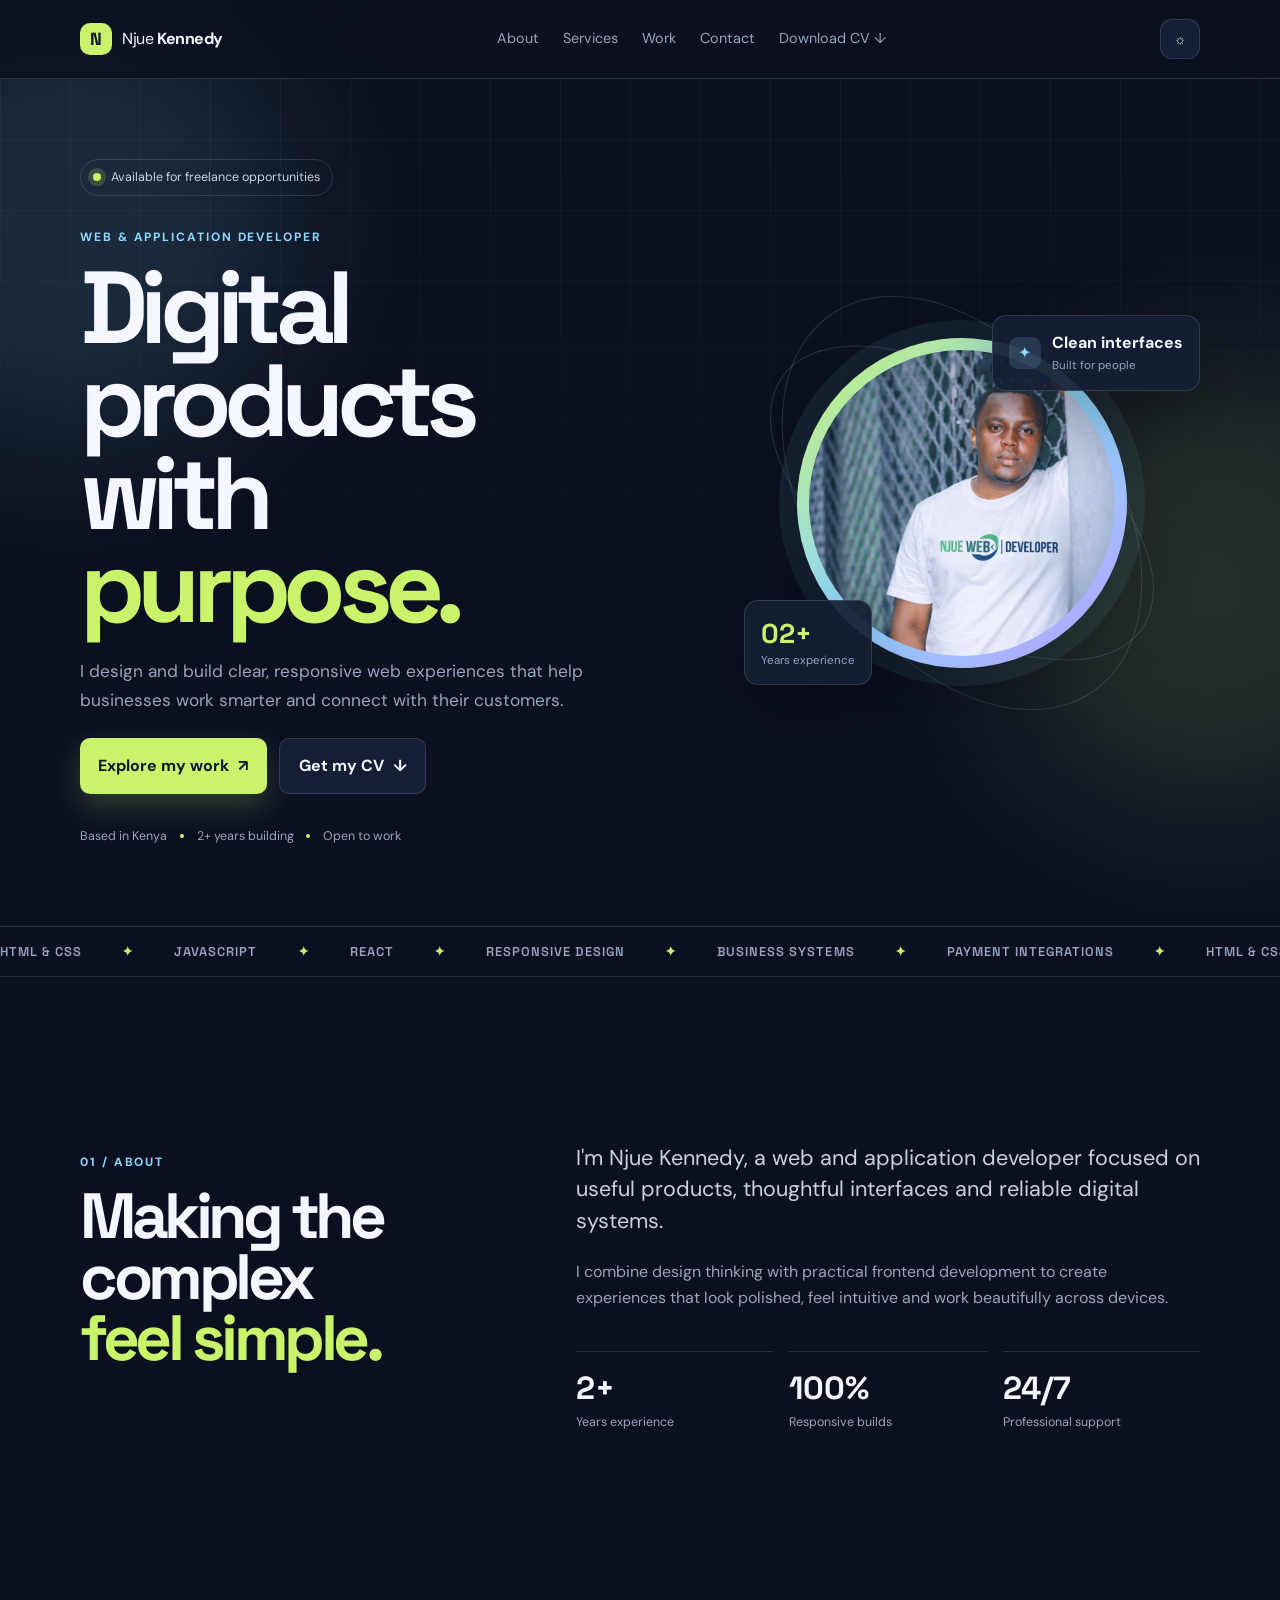
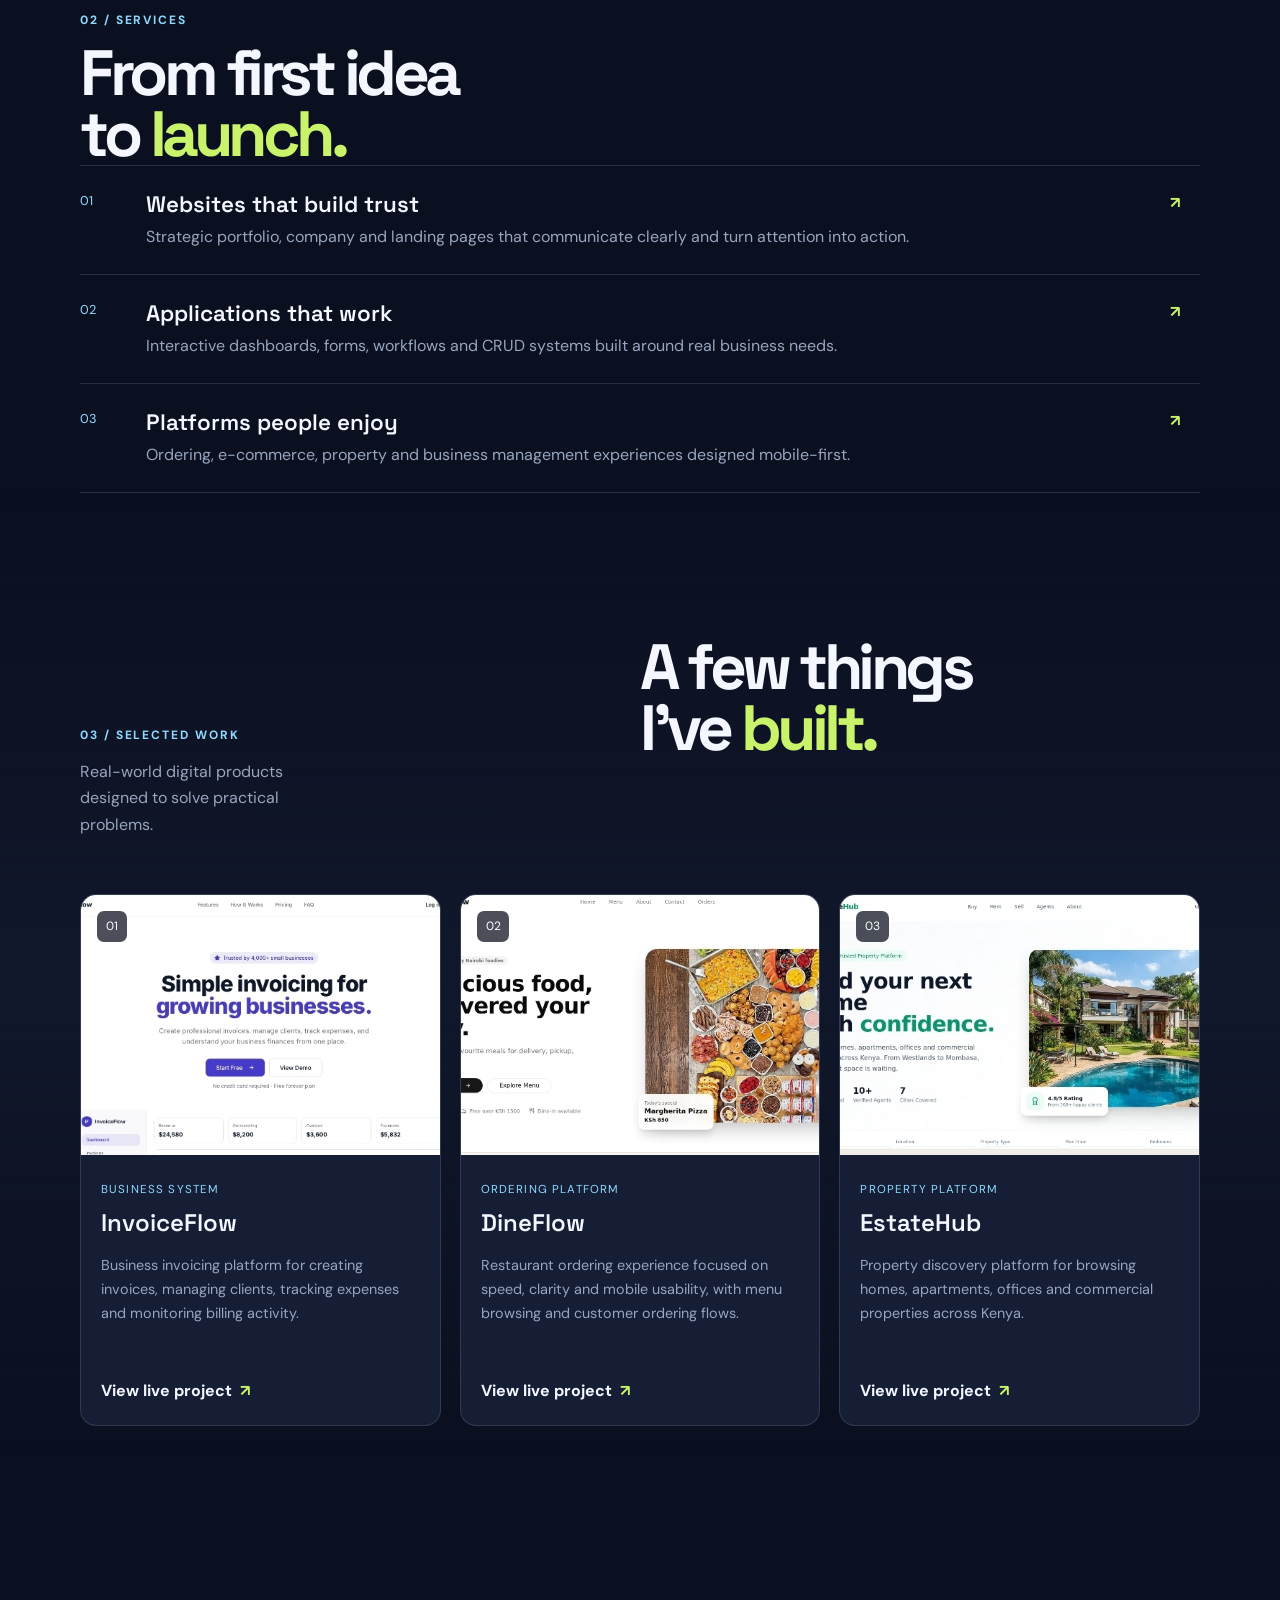
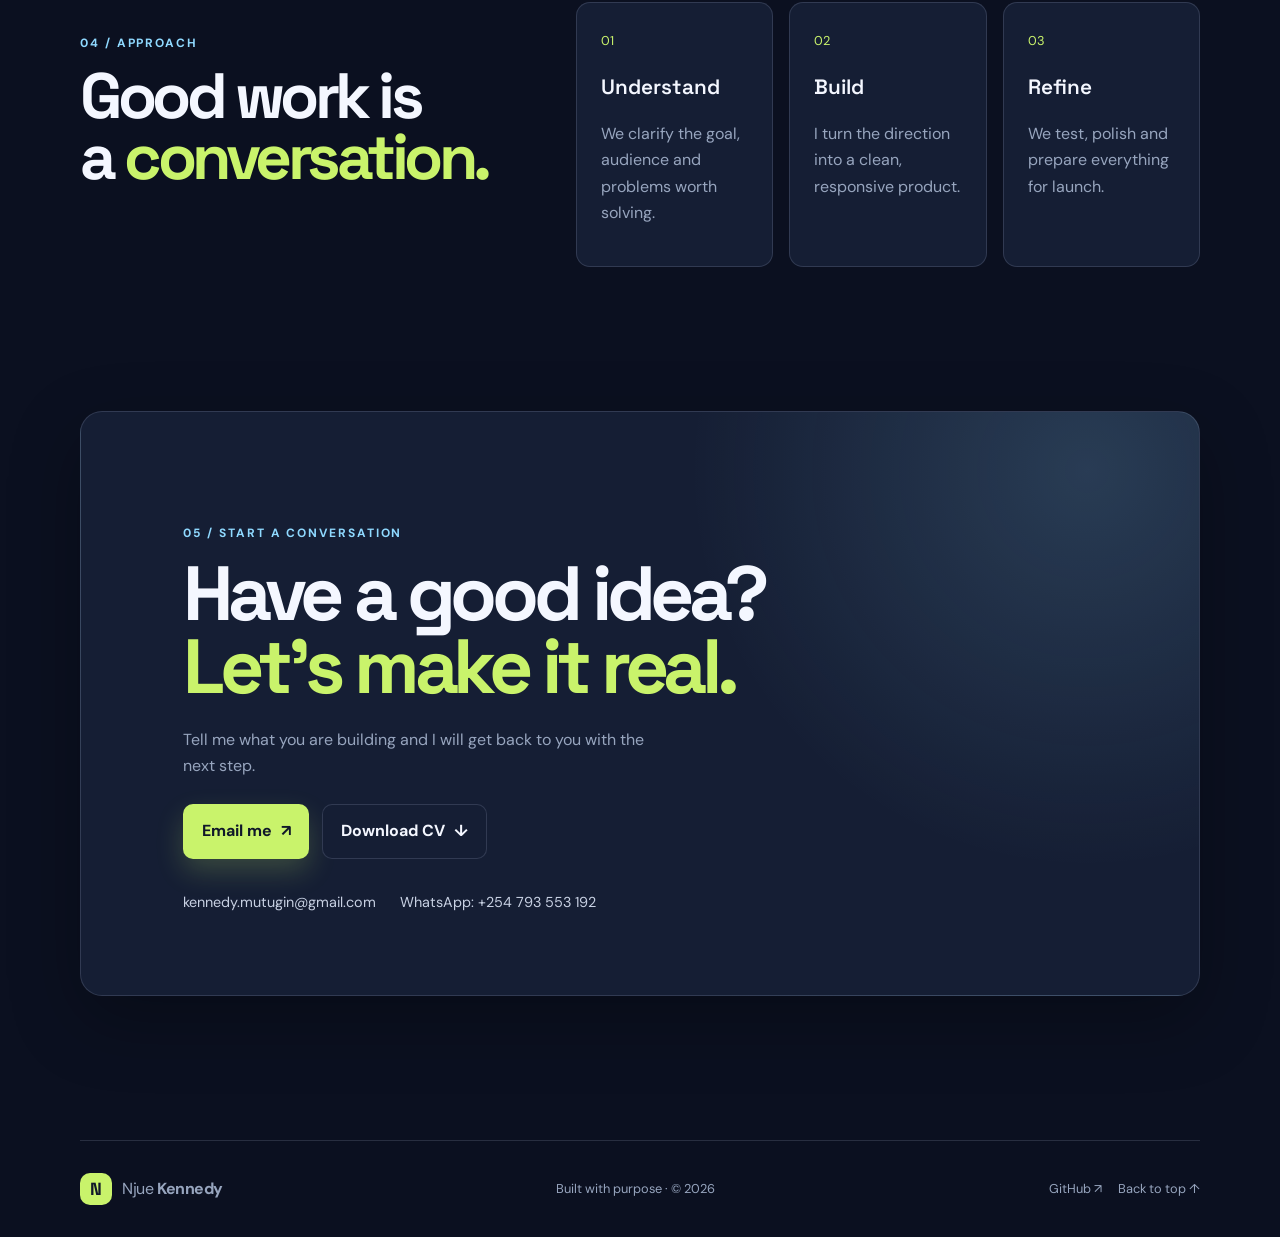
==== commit 4e628195: "Rebuild the portfolio with a new visual system, responsive layout, theme toggle, animations, paralla" ====
--- a/index.html
+++ b/index.html
@@ -3,198 +3,80 @@
 <head>
   <meta charset="UTF-8">
   <meta name="viewport" content="width=device-width, initial-scale=1.0">
-  <meta name="description" content="Njue Kennedy builds responsive websites, web applications, business systems and payment integrations.">
-  <meta name="theme-color" content="#08111f">
-  <meta property="og:title" content="Njue Kennedy | Web & Application Developer">
-  <meta property="og:description" content="Flexible, focused development for startups, businesses and personal brands.">
+  <meta name="description" content="Njue Kennedy is a web and application developer building useful digital products, business systems and polished web experiences.">
+  <meta name="theme-color" content="#0b1020">
+  <title>Njue Kennedy — Web & Application Developer</title>
   <link rel="icon" href="assets/favicon.svg" type="image/svg+xml">
   <link rel="preconnect" href="https://fonts.googleapis.com">
   <link rel="preconnect" href="https://fonts.gstatic.com" crossorigin>
   <link href="https://fonts.googleapis.com/css2?family=DM+Sans:wght@400;500;600;700&family=Space+Grotesk:wght@500;600;700&display=swap" rel="stylesheet">
   <link rel="stylesheet" href="styles.css">
-  <title>Njue Kennedy | Web & Application Developer</title>
 </head>
 <body>
-<header class="site-header" id="home">
-  <nav class="nav container" aria-label="Primary navigation">
-    <a class="brand" href="#home" aria-label="Njue Kennedy home"><img class="brand-avatar" src="assets/file_0000000081e0722faa3d6a44e258e15b.png" alt="Njue Kennedy avatar"><strong>Njue Kennedy</strong></a>
-    <button class="menu-toggle" aria-expanded="false" aria-controls="nav-links" aria-label="Open navigation"><span></span><span></span><span></span></button>
-    <div class="nav-links" id="nav-links">
-      <a href="#home">Home</a>
-      <a href="#about">About</a>
-      <a href="#skills">Skills</a>
-      <a href="#projects">Projects</a>
-      <a href="#services">Services</a>
-      <a href="#contact">Contact</a>
-      <a class="nav-cta" href="assets/Njue_Kennedy_Web_CV.pdf" download>Download CV</a>
-    </div>
-  </nav>
-</header>
-<main>
-  <section class="hero container">
-    <div class="hero-copy reveal">
-      <p class="eyebrow"><span class="status-dot"></span> Available for freelance opportunities</p>
-      <p class="hero-badge">2 years of hands-on experience</p>
-      <h1>Hi, I'm <em>Njue Kennedy.</em><br>I build fast, modern web experiences.</h1>
-      <p class="hero-text">I help startups, businesses and personal brands turn ideas into responsive websites, web applications and practical digital products that solve real problems.</p>
-      <div class="button-row">
-        <a class="button primary" href="#projects">View My Work <span>↗</span></a>
-        <a class="button secondary" href="assets/Njue_Kennedy_Web_CV.pdf" download>Download CV <span>↓</span></a>
+  <div class="background-grid" aria-hidden="true"></div>
+  <header class="site-header" id="home">
+    <nav class="nav container" aria-label="Primary navigation">
+      <a class="brand" href="#home"><span class="brand-mark">N</span><span>Njue <b>Kennedy</b></span></a>
+      <div class="nav-actions">
+        <button class="theme-toggle" type="button" aria-label="Switch to light theme">☼</button>
+        <button class="menu-toggle" type="button" aria-expanded="false" aria-controls="nav-links" aria-label="Open navigation"><span></span><span></span><span></span></button>
       </div>
-      <div class="social-row">
-        <a href="https://github.com/kennedymutuginjue-png" target="_blank" rel="noopener noreferrer">GitHub ↗</a>
-        <a href="https://www.upwork.com/freelancers/~01defb28e55246c286" target="_blank" rel="noopener noreferrer">Upwork ↗</a>
-        <a href="https://www.linkedin.com/in/kennedy-mutugi-njue-671b7a438" target="_blank" rel="noopener noreferrer">LinkedIn ↗</a>
+      <div class="nav-links" id="nav-links">
+        <a href="#about">About</a><a href="#services">Services</a><a href="#projects">Work</a><a href="#contact">Contact</a>
+        <a class="nav-cv" href="assets/Njue_Kennedy_Web_CV.pdf" download>Download CV <span>↓</span></a>
       </div>
-    </div>
-    <div class="hero-visual profile-card reveal">
-      <img class="profile-avatar" src="assets/file_0000000081e0722faa3d6a44e258e15b.png" alt="Portrait of Njue Kennedy">
-      <div class="code-window">
-        <div class="window-bar"><i></i><i></i><i></i><span>developer.js</span></div>
-        <pre><code><b>const</b> developer = {
-  name: <mark>"Njue Kennedy"</mark>,
-  focus: [<mark>"useful products"</mark>, <mark>"clean interfaces"</mark>],
-  <b>build</b>: () =&gt; <mark>"ship with purpose"</mark>
-};</code></pre>
+    </nav>
+  </header>
+
+  <main>
+    <section class="hero container">
+      <div class="hero-content reveal">
+        <div class="availability"><span></span> Available for freelance opportunities</div>
+        <p class="kicker">WEB & APPLICATION DEVELOPER</p>
+        <h1>Digital products<br>with <em>purpose.</em></h1>
+        <p class="hero-lede">I design and build clear, responsive web experiences that help businesses work smarter and connect with their customers.</p>
+        <div class="hero-actions"><a class="button button-primary" href="#projects">Explore my work <span>↗</span></a><a class="button button-ghost" href="assets/Njue_Kennedy_Web_CV.pdf" download>Get my CV <span>↓</span></a></div>
+        <div class="hero-meta"><span>Based in Kenya</span><i></i><span>2+ years building</span><i></i><span>Open to work</span></div>
       </div>
-    </div>
-  </section>
+      <div class="hero-art reveal" data-parallax="0.12">
+        <div class="orbit orbit-one"></div><div class="orbit orbit-two"></div>
+        <div class="portrait-frame"><img src="assets/file_0000000081e0722faa3d6a44e258e15b.png" alt="Portrait of Njue Kennedy"></div>
+        <div class="floating-card card-top"><span class="card-icon">✦</span><div><b>Clean interfaces</b><small>Built for people</small></div></div>
+        <div class="floating-card card-bottom"><strong>02+</strong><small>Years experience</small></div>
+      </div>
+    </section>
 
-  <div class="tech-strip">
-    <div class="container tech-list">
-      <span>HTML</span><span>CSS</span><span>JavaScript</span><span>React</span><span>Responsive Design</span><span>Web Applications</span><span>Payment APIs</span>
-    </div>
-  </div>
+    <section class="ticker" aria-label="Technologies"><div class="ticker-track"><span>HTML & CSS</span><b>✦</b><span>JavaScript</span><b>✦</b><span>React</span><b>✦</b><span>Responsive design</span><b>✦</b><span>Business systems</span><b>✦</b><span>Payment integrations</span><b>✦</b><span>HTML & CSS</span><b>✦</b><span>JavaScript</span><b>✦</b><span>React</span></div></section>
 
-  <section class="section container about" id="about">
-    <div class="section-label">01 / About me</div>
-    <div class="about-grid">
-      <div class="reveal"><h2>Building digital<br><em>products that work.</em></h2></div>
-      <div class="reveal">
-        <p>I'm Njue Kennedy, a web and application developer with 2 years of hands-on experience creating responsive websites, business platforms and useful digital products.</p>
-        <p>My focus is combining clean interfaces with practical functionality so every project looks professional, works smoothly across devices and helps its users achieve a clear goal.</p>
-        <div class="stats">
-          <div><strong>2+</strong><span>Years experience</span></div>
-          <div><strong>100%</strong><span>Responsive mindset</span></div>
-          <div><strong>24/7</strong><span>Professional support</span></div>
+    <section class="section container about" id="about">
+      <div class="section-intro reveal"><p class="section-number">01 / ABOUT</p><h2>Making the complex<br><em>feel simple.</em></h2></div>
+      <div class="about-copy reveal"><p class="lead">I'm Njue Kennedy, a web and application developer focused on useful products, thoughtful interfaces and reliable digital systems.</p><p>I combine design thinking with practical frontend development to create experiences that look polished, feel intuitive and work beautifully across devices.</p><div class="stat-row"><div><strong>2+</strong><span>Years experience</span></div><div><strong>100%</strong><span>Responsive builds</span></div><div><strong>24/7</strong><span>Professional support</span></div></div></div>
+    </section>
+
+    <section class="section container" id="services">
+      <div class="section-intro reveal"><p class="section-number">02 / SERVICES</p><h2>From first idea<br>to <em>launch.</em></h2></div>
+      <div class="service-list">
+        <article class="service-item reveal"><span>01</span><div><h3>Websites that build trust</h3><p>Strategic portfolio, company and landing pages that communicate clearly and turn attention into action.</p></div><b>↗</b></article>
+        <article class="service-item reveal"><span>02</span><div><h3>Applications that work</h3><p>Interactive dashboards, forms, workflows and CRUD systems built around real business needs.</p></div><b>↗</b></article>
+        <article class="service-item reveal"><span>03</span><div><h3>Platforms people enjoy</h3><p>Ordering, e-commerce, property and business management experiences designed mobile-first.</p></div><b>↗</b></article>
+      </div>
+    </section>
+
+    <section class="section work-section" id="projects">
+      <div class="container"><div class="section-intro work-heading reveal"><p class="section-number">03 / SELECTED WORK</p><h2>A few things<br>I've <em>built.</em></h2><p>Real-world digital products designed to solve practical problems.</p></div>
+        <div class="project-grid">
+          <article class="project-card reveal"><div class="project-image"><img src="assets/Screenshot_20260922_021623_Chrome.jpg" alt="InvoiceFlow invoicing platform" loading="lazy"><span class="project-index">01</span></div><div class="project-info"><div><span class="project-type">Business system</span><h3>InvoiceFlow</h3></div><p>Business invoicing platform for creating invoices, managing clients, tracking expenses and monitoring billing activity.</p><a class="live-link" href="https://smart-invoice-flow-thick.base44.app/" target="_blank" rel="noopener noreferrer">View live project <span>↗</span></a></div></article>
+          <article class="project-card reveal"><div class="project-image"><img src="assets/Screenshot_20260922_021600_Chrome.jpg" alt="DineFlow restaurant ordering platform" loading="lazy"><span class="project-index">02</span></div><div class="project-info"><div><span class="project-type">Ordering platform</span><h3>DineFlow</h3></div><p>Restaurant ordering experience focused on speed, clarity and mobile usability, with menu browsing and customer ordering flows.</p><a class="live-link" href="https://meek-dine-flow-go.base44.app/" target="_blank" rel="noopener noreferrer">View live project <span>↗</span></a></div></article>
+          <article class="project-card reveal"><div class="project-image"><img src="assets/Screenshot_20260922_021528_Chrome.jpg" alt="EstateHub property platform" loading="lazy"><span class="project-index">03</span></div><div class="project-info"><div><span class="project-type">Property platform</span><h3>EstateHub</h3></div><p>Property discovery platform for browsing homes, apartments, offices and commercial properties across Kenya.</p><a class="live-link" href="https://estate-hub-kenya.base44.app/" target="_blank" rel="noopener noreferrer">View live project <span>↗</span></a></div></article>
         </div>
       </div>
-    </div>
-  </section>
+    </section>
 
-  <section class="section container" id="skills">
-    <div class="section-label">02 / Capabilities</div>
-    <div class="section-heading reveal">
-      <h2>Skills that turn<br><em>ideas into products.</em></h2>
-      <p>A practical mix of design thinking, frontend craft, application logic, business systems and integrations.</p>
-    </div>
-    <div class="skill-grid">
-      <article class="skill-card reveal"><div class="icon">⌘</div><h3>Frontend Development</h3><ul><li>HTML5 &amp; semantic structure</li><li>CSS3 and responsive layouts</li><li>JavaScript interactions</li><li>React interfaces</li><li>UI/UX implementation</li></ul></article>
-      <article class="skill-card reveal"><div class="icon">◫</div><h3>Web Applications</h3><ul><li>Interactive dashboards</li><li>Forms and workflow automation</li><li>Authentication and user flows</li><li>CRUD systems</li><li>Onboarding experiences</li></ul></article>
-      <article class="skill-card reveal"><div class="icon">✦</div><h3>Business Systems</h3><ul><li>Invoicing and expense tracking</li><li>Client and data management</li><li>E-commerce and ordering flows</li><li>API integrations</li><li>Payment provider connections</li></ul></article>
-      <article class="skill-card reveal"><div class="icon">↗</div><h3>Delivery &amp; Quality</h3><ul><li>Mobile-first responsive design</li><li>Git and GitHub workflows</li><li>Performance-minded builds</li><li>Cross-browser testing</li><li>Clear client communication</li></ul></article>
-    </div>
-  </section>
+    <section class="section container process"><div class="section-intro reveal"><p class="section-number">04 / APPROACH</p><h2>Good work is<br>a <em>conversation.</em></h2></div><div class="process-grid"><div class="process-step reveal"><span>01</span><h3>Understand</h3><p>We clarify the goal, audience and problems worth solving.</p></div><div class="process-step reveal"><span>02</span><h3>Build</h3><p>I turn the direction into a clean, responsive product.</p></div><div class="process-step reveal"><span>03</span><h3>Refine</h3><p>We test, polish and prepare everything for launch.</p></div></div></section>
 
-  <section class="section projects-section" id="projects">
-    <div class="container">
-      <div class="section-label">03 / Selected work</div>
-      <div class="section-heading reveal">
-        <h2>Featured <em>Projects</em></h2>
-        <p>Product interfaces and digital experiences built for real-world needs.</p>
-      </div>
-      <div class="project-grid">
-        <article class="project-card reveal">
-          <div class="project-preview"><img src="assets/Screenshot_20260922_021623_Chrome.jpg" alt="InvoiceFlow invoicing dashboard preview" loading="lazy"></div>
-          <div class="project-body">
-            <span class="tag">Business system</span>
-            <h3>InvoiceFlow</h3>
-            <p>Business invoicing platform for creating invoices, managing clients, tracking expenses and monitoring billing activity.</p>
-            <a class="project-link" href="https://smart-invoice-flow-thick.base44.app/" target="_blank" rel="noopener noreferrer">View live project <span>↗</span></a>
-          </div>
-        </article>
-        <article class="project-card reveal">
-          <div class="project-preview"><img src="assets/Screenshot_20260922_021600_Chrome.jpg" alt="DineFlow restaurant ordering preview" loading="lazy"></div>
-          <div class="project-body">
-            <span class="tag">Ordering platform</span>
-            <h3>DineFlow</h3>
-            <p>Restaurant ordering experience focused on speed, clarity and mobile usability, with menu browsing and customer ordering flows.</p>
-            <a class="project-link" href="https://meek-dine-flow-go.base44.app/" target="_blank" rel="noopener noreferrer">View live project <span>↗</span></a>
-          </div>
-        </article>
-        <article class="project-card reveal">
-          <div class="project-preview"><img src="assets/Screenshot_20260922_021528_Chrome.jpg" alt="EstateHub property discovery preview" loading="lazy"></div>
-          <div class="project-body">
-            <span class="tag">Property platform</span>
-            <h3>EstateHub</h3>
-            <p>Property discovery platform for browsing homes, apartments, offices and commercial properties across Kenya.</p>
-            <a class="project-link" href="https://estate-hub-kenya.base44.app/" target="_blank" rel="noopener noreferrer">View live project <span>↗</span></a>
-          </div>
-        </article>
-      </div>
-    </div>
-  </section>
-
-  <section class="section container" id="services">
-    <div class="section-label">04 / Services</div>
-    <div class="section-heading reveal">
-      <h2>What I <em>Can Build</em></h2>
-      <p>Flexible, focused development for startups, businesses and personal brands.</p>
-    </div>
-    <div class="service-grid">
-      <article class="service-card reveal"><div class="icon">⌂</div><h3>Landing Pages</h3><p>Conversion-focused marketing pages with thoughtful structure and responsive layouts.</p></article>
-      <article class="service-card reveal"><div class="icon">⌘</div><h3>Business Websites</h3><p>Portfolio, agency and company websites designed to inform, convert and build trust.</p></article>
-      <article class="service-card reveal"><div class="icon">◫</div><h3>Web Applications</h3><p>Interactive tools and interfaces that support business workflows and product use.</p></article>
-      <article class="service-card reveal"><div class="icon">✦</div><h3>E-commerce &amp; Ordering Platforms</h3><p>Online stores, restaurant ordering systems and customer-facing platforms with menus, carts and order flows.</p></article>
-    </div>
-  </section>
-
-  <section class="why">
-    <div class="container why-grid">
-      <div class="reveal"><h2>Built with purpose,<br><em>not just pixels.</em></h2></div>
-      <div class="why-copy reveal">
-        <p>Good interfaces do more than look attractive—they guide users, reduce friction and help businesses achieve their goals.</p>
-        <ul>
-          <li>Clear structure and messaging</li>
-          <li>Responsive design across devices</li>
-          <li>Product thinking from the first draft</li>
-          <li>Clear communication from start to finish</li>
-        </ul>
-      </div>
-    </div>
-  </section>
-
-  <section class="section container contact" id="contact">
-    <div class="section-label">05 / Start a conversation</div>
-    <div class="contact-grid">
-      <div class="reveal">
-        <h2>Have a project<br><em>in mind?</em></h2>
-        <p>Let's talk about your goals and build something polished, practical and useful for your audience.</p>
-      </div>
-      <div class="contact-box reveal">
-        <a class="button primary" href="mailto:kennedy.mutugin@gmail.com">Email me <span>↗</span></a>
-        <a class="button secondary" href="assets/Njue_Kennedy_Web_CV.pdf" download>Download my CV <span>↓</span></a>
-        <p>kennedy.mutugin@gmail.com</p>
-        <p>+254 793 553 192</p>
-      </div>
-    </div>
-  </section>
-</main>
-
-<footer>
-  <div class="container footer-top">
-    <a class="brand" href="#home"><strong>Njue Kennedy</strong></a>
-    <p>Web &amp; Application Developer</p>
-    <div class="footer-links">
-      <a href="#about">About</a>
-      <a href="#projects">Projects</a>
-      <a href="#services">Services</a>
-      <a href="#contact">Contact</a>
-    </div>
-  </div>
-  <div class="container copyright">© 2026 Njue Kennedy. Built with purpose.</div>
-</footer>
-
-<script src="script.js"></script>
+    <section class="section contact-section" id="contact"><div class="container contact-inner reveal"><p class="section-number">05 / START A CONVERSATION</p><h2>Have a good idea?<br><em>Let's make it real.</em></h2><p>Tell me what you are building and I will get back to you with the next step.</p><div class="contact-actions"><a class="button button-primary" href="mailto:kennedy.mutugin@gmail.com">Email me <span>↗</span></a><a class="button button-ghost" href="assets/Njue_Kennedy_Web_CV.pdf" download>Download CV <span>↓</span></a></div><div class="contact-details"><a href="mailto:kennedy.mutugin@gmail.com">kennedy.mutugin@gmail.com</a><a href="https://wa.me/254793553192" target="_blank" rel="noopener noreferrer">WhatsApp: +254 793 553 192</a></div></div></section>
+  </main>
+  <footer class="footer container"><a class="brand" href="#home"><span class="brand-mark">N</span><span>Njue <b>Kennedy</b></span></a><span>Built with purpose · © 2026</span><div><a href="https://github.com/kennedymutuginjue-png" target="_blank" rel="noopener noreferrer">GitHub ↗</a><a href="#home">Back to top ↑</a></div></footer>
+  <script src="script.js"></script>
 </body>
 </html>
--- a/styles.css
+++ b/styles.css
@@ -1,734 +1 @@
-:root {
-  --bg: #08111f;
-  --bg-2: #0e1b2d;
-  --surface: #0d1929;
-  --surface-2: #121f31;
-  --surface-3: #16253b;
-  --line: rgba(156, 176, 204, 0.18);
-  --muted: #93a3b8;
-  --text: #edf3fa;
-  --text-soft: #cfe0f5;
-  --accent: #a9e86f;
-  --accent-2: #7dd3fc;
-  --accent-3: #c58cff;
-  --shadow: 0 24px 60px rgba(0, 0, 0, 0.28);
-  --radius: 22px;
-  --radius-sm: 14px;
-}
-
-* {
-  box-sizing: border-box;
-}
-
-html {
-  scroll-behavior: smooth;
-}
-
-body {
-  margin: 0;
-  font-family: "DM Sans", sans-serif;
-  background:
-    radial-gradient(circle at top left, rgba(125, 211, 252, 0.09), transparent 34%),
-    radial-gradient(circle at bottom right, rgba(169, 232, 111, 0.08), transparent 28%),
-    var(--bg);
-  color: var(--text);
-  line-height: 1.6;
-}
-
-img {
-  max-width: 100%;
-  display: block;
-}
-
-a {
-  color: inherit;
-  text-decoration: none;
-}
-
-button,
-input,
-textarea,
-select {
-  font: inherit;
-}
-
-.container {
-  width: min(1120px, calc(100% - 2rem));
-  margin-inline: auto;
-}
-
-.site-header {
-  position: sticky;
-  top: 0;
-  z-index: 50;
-  backdrop-filter: blur(16px);
-  background: rgba(8, 17, 31, 0.78);
-  border-bottom: 1px solid var(--line);
-}
-
-.nav {
-  display: flex;
-  align-items: center;
-  justify-content: space-between;
-  min-height: 78px;
-  gap: 1rem;
-}
-
-.brand {
-  display: inline-flex;
-  align-items: center;
-  gap: 0.8rem;
-  font-weight: 700;
-  letter-spacing: -0.03em;
-}
-
-.brand strong {
-  font-size: 1.05rem;
-}
-
-.brand-avatar,
-.profile-avatar {
-  width: 34px;
-  height: 34px;
-  border-radius: 50%;
-  object-fit: cover;
-  border: 2px solid rgba(169, 232, 111, 0.8);
-  box-shadow: 0 8px 18px rgba(169, 232, 111, 0.16);
-}
-
-.nav-links {
-  display: flex;
-  align-items: center;
-  gap: 1.1rem;
-}
-
-.nav-links a {
-  color: var(--text-soft);
-  font-size: 0.96rem;
-  transition: color 0.2s ease;
-}
-
-.nav-links a:hover,
-.nav-links a:focus-visible {
-  color: var(--text);
-}
-
-.nav-cta {
-  padding: 0.75rem 1rem;
-  border-radius: 999px;
-  background: rgba(169, 232, 111, 0.12);
-  border: 1px solid rgba(169, 232, 111, 0.25);
-  color: var(--text) !important;
-}
-
-.menu-toggle {
-  display: none;
-  width: 44px;
-  height: 44px;
-  background: transparent;
-  border: 1px solid var(--line);
-  border-radius: 12px;
-  padding: 0.6rem;
-  cursor: pointer;
-}
-
-.menu-toggle span {
-  display: block;
-  height: 2px;
-  width: 100%;
-  margin: 5px 0;
-  background: var(--text);
-  border-radius: 999px;
-}
-
-.hero {
-  display: grid;
-  grid-template-columns: 1.12fr 0.88fr;
-  align-items: center;
-  gap: 2.5rem;
-  padding: 4.5rem 0 3rem;
-}
-
-.hero-copy h1 {
-  margin: 0;
-  font-size: clamp(2.5rem, 5vw, 5rem);
-  line-height: 0.98;
-  letter-spacing: -0.06em;
-  font-weight: 700;
-}
-
-.hero-copy h1 em,
-.section-heading h2 em,
-.about-grid h2 em,
-.contact-grid h2 em {
-  color: var(--accent);
-  font-style: normal;
-}
-
-.eyebrow {
-  display: inline-flex;
-  align-items: center;
-  gap: 0.65rem;
-  margin: 0 0 1.1rem;
-  padding: 0.5rem 0.8rem;
-  border-radius: 999px;
-  background: rgba(125, 211, 252, 0.08);
-  border: 1px solid rgba(125, 211, 252, 0.18);
-  color: var(--text-soft);
-  font-size: 0.8rem;
-  letter-spacing: 0.02em;
-}
-
-.status-dot {
-  width: 9px;
-  height: 9px;
-  border-radius: 50%;
-  background: var(--accent);
-  box-shadow: 0 0 0 6px rgba(169, 232, 111, 0.12);
-}
-
-.hero-badge {
-  display: inline-flex;
-  margin: 0 0 1rem;
-  padding: 0.5rem 0.85rem;
-  border-radius: 999px;
-  background: rgba(255, 255, 255, 0.03);
-  border: 1px solid var(--line);
-  font-weight: 600;
-  color: var(--text-soft);
-}
-
-.hero-text {
-  max-width: 620px;
-  margin: 1.2rem 0 0;
-  color: var(--muted);
-  font-size: 1.08rem;
-}
-
-.button-row {
-  display: flex;
-  flex-wrap: wrap;
-  align-items: center;
-  gap: 1rem;
-  margin-top: 1.7rem;
-}
-
-.button {
-  display: inline-flex;
-  align-items: center;
-  justify-content: center;
-  gap: 0.5rem;
-  min-height: 52px;
-  padding: 0.9rem 1.3rem;
-  border-radius: 14px;
-  border: 1px solid transparent;
-  font-weight: 700;
-  transition: transform 0.2s ease, box-shadow 0.2s ease, border-color 0.2s ease;
-}
-
-.button:hover,
-.button:focus-visible,
-.project-link:hover,
-.project-link:focus-visible {
-  transform: translateY(-2px);
-}
-
-.button.primary {
-  background: linear-gradient(135deg, var(--accent), #d8ff9b);
-  color: #08111f;
-  box-shadow: 0 16px 28px rgba(169, 232, 111, 0.22);
-}
-
-.button.secondary {
-  background: rgba(255, 255, 255, 0.02);
-  border-color: var(--line);
-  color: var(--text);
-}
-
-.social-row {
-  display: flex;
-  flex-wrap: wrap;
-  gap: 0.85rem;
-  margin-top: 1.6rem;
-}
-
-.social-row a {
-  display: inline-flex;
-  align-items: center;
-  gap: 0.55rem;
-  color: var(--text-soft);
-  padding: 0.7rem 0.9rem;
-  border-radius: 999px;
-  border: 1px solid var(--line);
-  background: rgba(255, 255, 255, 0.02);
-}
-
-.hero-visual {
-  position: relative;
-}
-
-.profile-card {
-  position: relative;
-  background: linear-gradient(180deg, rgba(255, 255, 255, 0.04), rgba(255, 255, 255, 0.015));
-  border: 1px solid var(--line);
-  border-radius: var(--radius);
-  padding: 1.2rem;
-  box-shadow: var(--shadow);
-}
-
-.profile-avatar {
-  width: clamp(160px, 24vw, 230px);
-  height: clamp(160px, 24vw, 230px);
-  margin: 0 auto 1.2rem;
-  border-width: 3px;
-}
-
-.code-window {
-  background: rgba(2, 8, 18, 0.72);
-  border: 1px solid rgba(125, 211, 252, 0.12);
-  border-radius: 18px;
-  overflow: hidden;
-}
-
-.window-bar {
-  display: flex;
-  align-items: center;
-  gap: 0.45rem;
-  padding: 0.9rem 1rem;
-  background: rgba(255, 255, 255, 0.02);
-  border-bottom: 1px solid rgba(255, 255, 255, 0.04);
-}
-
-.window-bar i {
-  width: 10px;
-  height: 10px;
-  border-radius: 50%;
-  display: inline-block;
-  background: rgba(255, 255, 255, 0.3);
-}
-
-.window-bar i:nth-child(1) { background: #ff5f57; }
-.window-bar i:nth-child(2) { background: #febc2e; }
-.window-bar i:nth-child(3) { background: #28c840; }
-
-.window-bar span {
-  margin-left: auto;
-  color: var(--muted);
-  font-size: 0.8rem;
-}
-
-.code-window pre {
-  margin: 0;
-  padding: 1rem 1rem 1.25rem;
-  overflow: auto;
-}
-
-.code-window code {
-  font-family: "SFMono-Regular", Consolas, monospace;
-  font-size: 0.96rem;
-  line-height: 1.7;
-  color: var(--text-soft);
-}
-
-mark {
-  background: rgba(169, 232, 111, 0.14);
-  color: var(--text);
-  padding: 0.08rem 0.26rem;
-  border-radius: 6px;
-}
-
-.tech-strip {
-  background: rgba(255, 255, 255, 0.02);
-  border-top: 1px solid var(--line);
-  border-bottom: 1px solid var(--line);
-}
-
-.tech-list {
-  display: flex;
-  flex-wrap: wrap;
-  gap: 0.7rem;
-  padding: 1rem 0;
-}
-
-.tech-list span {
-  display: inline-flex;
-  align-items: center;
-  justify-content: center;
-  min-height: 38px;
-  padding: 0.5rem 0.8rem;
-  border-radius: 999px;
-  background: rgba(255, 255, 255, 0.02);
-  border: 1px solid var(--line);
-  color: var(--text-soft);
-  font-size: 0.9rem;
-}
-
-.section {
-  padding: 5.5rem 0 0;
-}
-
-.section-label {
-  margin-bottom: 1.1rem;
-  color: var(--accent-2);
-  font-size: 0.85rem;
-  font-weight: 700;
-  letter-spacing: 0.14em;
-  text-transform: uppercase;
-}
-
-.section-heading {
-  margin-bottom: 2rem;
-}
-
-.section-heading h2,
-.about-grid h2,
-.contact-grid h2 {
-  margin: 0;
-  font-size: clamp(2rem, 3vw, 3rem);
-  line-height: 1.08;
-  letter-spacing: -0.05em;
-}
-
-.section-heading p,
-.about-grid p,
-.contact-grid p,
-.project-body p,
-.service-card p {
-  color: var(--muted);
-}
-
-.about-grid {
-  display: grid;
-  grid-template-columns: 0.9fr 1.1fr;
-  gap: 2rem;
-  align-items: center;
-}
-
-.stats {
-  display: grid;
-  grid-template-columns: repeat(3, minmax(0, 1fr));
-  gap: 1rem;
-  margin-top: 2rem;
-}
-
-.stats div {
-  padding: 1rem 0.9rem;
-  border: 1px solid var(--line);
-  border-radius: var(--radius-sm);
-  background: rgba(255, 255, 255, 0.02);
-}
-
-.stats strong {
-  display: block;
-  font-size: clamp(1.4rem, 2vw, 2rem);
-  letter-spacing: -0.05em;
-}
-
-.stats span {
-  color: var(--muted);
-  font-size: 0.95rem;
-}
-
-.skill-grid,
-.service-grid,
-.project-grid {
-  display: grid;
-  gap: 1.3rem;
-}
-
-.skill-grid {
-  grid-template-columns: repeat(4, minmax(0, 1fr));
-}
-
-.skill-card,
-.service-card,
-.project-card {
-  background: rgba(255, 255, 255, 0.02);
-  border: 1px solid var(--line);
-  border-radius: var(--radius);
-  overflow: hidden;
-}
-
-.skill-card {
-  padding: 1.4rem 1.2rem;
-}
-
-.icon {
-  display: inline-flex;
-  align-items: center;
-  justify-content: center;
-  width: 48px;
-  height: 48px;
-  border-radius: 14px;
-  margin-bottom: 1rem;
-  background: rgba(125, 211, 252, 0.1);
-  border: 1px solid rgba(125, 211, 252, 0.18);
-  font-size: 1.3rem;
-}
-
-.skill-card h3,
-.service-card h3,
-.project-body h3 {
-  margin: 0 0 0.8rem;
-  font-size: 1.25rem;
-  letter-spacing: -0.03em;
-}
-
-.skill-card ul {
-  list-style: none;
-  margin: 0;
-  padding: 0;
-  display: grid;
-  gap: 0.5rem;
-  color: var(--muted);
-}
-
-.skill-card li {
-  position: relative;
-  padding-left: 0.9rem;
-}
-
-.skill-card li::before {
-  content: "";
-  position: absolute;
-  left: 0;
-  top: 0.55rem;
-  width: 6px;
-  height: 6px;
-  border-radius: 50%;
-  background: var(--accent);
-}
-
-.projects-section {
-  padding-top: 5.5rem;
-}
-
-.project-grid {
-  grid-template-columns: repeat(3, minmax(0, 1fr));
-}
-
-.project-card {
-  transition: transform 0.24s ease, border-color 0.24s ease, box-shadow 0.24s ease;
-}
-
-.project-card:hover {
-  transform: translateY(-6px);
-  border-color: rgba(125, 211, 252, 0.25);
-  box-shadow: 0 18px 30px rgba(3, 10, 20, 0.35);
-}
-
-.project-preview {
-  overflow: hidden;
-  border-bottom: 1px solid var(--line);
-}
-
-.project-preview img {
-  width: 100%;
-  height: 250px;
-  object-fit: cover;
-  transition: transform 0.3s ease;
-}
-
-.project-card:hover .project-preview img {
-  transform: scale(1.04);
-}
-
-.project-body {
-  padding: 1.2rem;
-}
-
-.tag {
-  display: inline-flex;
-  margin-bottom: 0.7rem;
-  padding: 0.45rem 0.66rem;
-  border-radius: 999px;
-  background: rgba(197, 140, 255, 0.08);
-  border: 1px solid rgba(197, 140, 255, 0.18);
-  color: #e0d2ff;
-  font-size: 0.72rem;
-  font-weight: 700;
-  letter-spacing: 0.06em;
-  text-transform: uppercase;
-}
-
-.project-link {
-  display: inline-flex;
-  align-items: center;
-  gap: 0.45rem;
-  margin-top: 0.8rem;
-  color: var(--text);
-  font-weight: 700;
-}
-
-.service-grid {
-  grid-template-columns: repeat(4, minmax(0, 1fr));
-}
-
-.service-card {
-  padding: 1.4rem 1.2rem;
-}
-
-.why {
-  padding-top: 5.5rem;
-}
-
-.why-grid {
-  display: grid;
-  grid-template-columns: 0.9fr 1.1fr;
-  gap: 2rem;
-  align-items: center;
-}
-
-.why-copy ul {
-  list-style: none;
-  margin: 1.2rem 0 0;
-  padding: 0;
-  display: grid;
-  gap: 0.75rem;
-}
-
-.why-copy li {
-  position: relative;
-  padding-left: 1.2rem;
-  color: var(--muted);
-}
-
-.why-copy li::before {
-  content: "";
-  position: absolute;
-  left: 0;
-  top: 0.62rem;
-  width: 8px;
-  height: 8px;
-  border-radius: 50%;
-  background: var(--accent);
-}
-
-.contact-grid {
-  display: grid;
-  grid-template-columns: 1fr 0.9fr;
-  gap: 2rem;
-  align-items: center;
-}
-
-.contact-box {
-  padding: 1.5rem;
-  border: 1px solid var(--line);
-  border-radius: var(--radius);
-  background: rgba(255, 255, 255, 0.02);
-  display: grid;
-  gap: 1rem;
-}
-
-.contact-box p {
-  margin: 0;
-  color: var(--muted);
-}
-
-footer {
-  padding: 5rem 0 2rem;
-}
-
-.footer-top {
-  display: flex;
-  align-items: center;
-  justify-content: space-between;
-  gap: 1rem;
-  padding-bottom: 1.4rem;
-  border-bottom: 1px solid var(--line);
-}
-
-.footer-top p {
-  margin: 0;
-  color: var(--muted);
-}
-
-.footer-links {
-  display: flex;
-  flex-wrap: wrap;
-  gap: 1rem;
-  color: var(--text-soft);
-}
-
-.copyright {
-  padding-top: 1.2rem;
-  color: var(--muted);
-  text-align: center;
-}
-
-@media (max-width: 980px) {
-  .hero,
-  .about-grid,
-  .why-grid,
-  .contact-grid,
-  .skill-grid,
-  .service-grid,
-  .project-grid {
-    grid-template-columns: 1fr 1fr;
-  }
-
-  .hero {
-    grid-template-columns: 1fr;
-    padding-top: 3.2rem;
-  }
-
-  .about-grid,
-  .why-grid,
-  .contact-grid {
-    grid-template-columns: 1fr;
-  }
-
-  .service-grid {
-    grid-template-columns: repeat(2, minmax(0, 1fr));
-  }
-
-  .project-grid {
-    grid-template-columns: 1fr;
-  }
-}
-
-@media (max-width: 760px) {
-  .menu-toggle {
-    display: block;
-  }
-
-  .nav {
-    position: relative;
-    min-height: 72px;
-  }
-
-  .nav-links {
-    position: absolute;
-    top: calc(100% + 0.5rem);
-    right: 0;
-    left: 0;
-    display: none;
-    flex-direction: column;
-    align-items: flex-start;
-    gap: 0.7rem;
-    padding: 1rem;
-    background: rgba(9, 18, 30, 0.96);
-    border: 1px solid var(--line);
-    border-radius: 18px;
-    box-shadow: var(--shadow);
-  }
-
-  .nav-links.open {
-    display: flex;
-  }
-
-  .hero-copy h1 {
-    font-size: clamp(2.3rem, 12vw, 3.2rem);
-  }
-
-  .skill-grid,
-  .service-grid,
-  .stats {
-    grid-template-columns: 1fr;
-  }
-
-  .footer-top {
-    flex-direction: column;
-    align-items: flex-start;
-  }
-}
+:root{--bg:#0b1020;--bg-soft:#11182b;--surface:#151e34;--surface-2:#1b2740;--line:rgba(190,205,235,.16);--text:#f4f7ff;--muted:#97a5be;--soft:#c8d1e3;--lime:#c9f36b;--blue:#8fd9ff;--purple:#b99bff;--serif:Georgia,serif;--shadow:0 24px 70px rgba(0,0,0,.28)}[data-theme=light]{--bg:#f7f8fc;--bg-soft:#eef1f8;--surface:#fff;--surface-2:#e8edf6;--line:rgba(28,42,70,.15);--text:#172038;--muted:#5f6b83;--soft:#3e4a63;--lime:#83b82d;--blue:#1689c4;--purple:#7651cc;--shadow:0 24px 70px rgba(49,65,100,.14)}*{box-sizing:border-box}html{scroll-behavior:smooth}body{margin:0;background:var(--bg);color:var(--text);font:400 16px/1.65 "DM Sans",sans-serif;overflow-x:hidden}.background-grid{position:fixed;inset:0;z-index:-2;opacity:.36;background-image:linear-gradient(var(--line) 1px,transparent 1px),linear-gradient(90deg,var(--line) 1px,transparent 1px);background-size:70px 70px;mask-image:linear-gradient(to bottom,black,transparent 75%)}body:before,body:after{content:"";position:fixed;z-index:-1;width:35vw;height:35vw;border-radius:50%;filter:blur(80px);opacity:.13;pointer-events:none;animation:float 16s ease-in-out infinite alternate}body:before{top:0;left:-12vw;background:var(--blue)}body:after{right:-12vw;bottom:10vh;background:var(--lime);animation-delay:-7s}@keyframes float{to{transform:translate(8vw,5vh) scale(1.2)}}a{color:inherit;text-decoration:none}img{display:block;max-width:100%}.container{width:min(1120px,calc(100% - 2rem));margin-inline:auto}.site-header{position:sticky;top:0;z-index:20;background:color-mix(in srgb,var(--bg) 82%,transparent);backdrop-filter:blur(18px);border-bottom:1px solid var(--line)}.nav{min-height:78px;display:flex;align-items:center;justify-content:space-between;gap:2rem}.brand{display:flex;align-items:center;gap:.65rem;font-size:1rem;letter-spacing:-.03em}.brand b{font-weight:700}.brand-mark{display:grid;place-items:center;width:32px;height:32px;border-radius:10px;background:var(--lime);color:#101729;font:700 1.1rem "Space Grotesk",sans-serif}.nav-links{display:flex;align-items:center;gap:1.5rem}.nav-links>a{font-size:.9rem;color:var(--muted);transition:color .2s}.nav-links>a:hover{color:var(--text)}.nav-actions{display:flex;align-items:center;gap:.6rem;order:3}.theme-toggle,.menu-toggle{width:40px;height:40px;border:1px solid var(--line);border-radius:12px;background:var(--surface);color:var(--text);cursor:pointer}.menu-toggle{display:none;padding:9px}.menu-toggle span{display:block;height:2px;margin:5px 0;background:var(--text);border-radius:2px}.nav-cta{padding:.65rem .9rem;border:1px solid color-mix(in srgb,var(--lime) 50%,transparent);border-radius:9px;color:var(--lime)!important}.hero{display:grid;grid-template-columns:1.1fr .9fr;align-items:center;gap:4rem;min-height:calc(100vh - 78px);padding:5rem 0}.availability{display:inline-flex;align-items:center;gap:.6rem;padding:.45rem .75rem;border:1px solid var(--line);border-radius:999px;color:var(--soft);font-size:.78rem}.availability span{width:8px;height:8px;border-radius:50%;background:var(--lime);box-shadow:0 0 0 5px color-mix(in srgb,var(--lime) 18%,transparent)}.kicker,.section-number{margin:2rem 0 .8rem;color:var(--blue);font-size:.75rem;font-weight:700;letter-spacing:.16em}.hero h1{max-width:700px;margin:0;font:700 clamp(3.4rem,8vw,7rem)/.91 "Space Grotesk",sans-serif;letter-spacing:-.075em}.hero h1 em,.section-intro h2 em,.contact-inner h2 em{color:var(--lime);font-style:normal}.hero-lede{max-width:560px;margin:1.5rem 0;color:var(--muted);font-size:1.08rem}.hero-actions,.contact-actions{display:flex;flex-wrap:wrap;gap:.8rem}.button{display:inline-flex;align-items:center;justify-content:center;gap:.55rem;padding:.85rem 1.15rem;border-radius:10px;font-weight:700;transition:transform .2s,box-shadow .2s}.button:hover{transform:translateY(-3px)}.button-primary{background:var(--lime);color:#101729;box-shadow:0 12px 28px color-mix(in srgb,var(--lime) 20%,transparent)}.button-ghost{border:1px solid var(--line);color:var(--text);background:var(--surface)}.hero-meta{display:flex;gap:.8rem;align-items:center;margin-top:2rem;color:var(--muted);font-size:.78rem}.hero-meta i{width:4px;height:4px;border-radius:50%;background:var(--lime)}.hero-art{height:570px;position:relative;display:grid;place-items:center}.portrait-frame{position:relative;z-index:1;width:min(27vw,330px);height:min(27vw,330px);min-width:230px;min-height:230px;border-radius:50%;padding:12px;background:linear-gradient(135deg,var(--lime),var(--blue),var(--purple));box-shadow:0 0 0 18px color-mix(in srgb,var(--blue) 7%,transparent),var(--shadow);transform:rotate(4deg)}.portrait-frame img{width:100%;height:100%;object-fit:cover;border-radius:50%;transform:rotate(-4deg)}.orbit{position:absolute;border:1px solid var(--line);border-radius:50%;animation:spin 24s linear infinite}.orbit-one{width:440px;height:230px;transform:rotate(35deg)}.orbit-two{width:300px;height:460px;transform:rotate(-35deg);animation-duration:30s;animation-direction:reverse}@keyframes spin{to{transform:rotate(395deg)}}.floating-card{position:absolute;z-index:2;background:color-mix(in srgb,var(--surface) 92%,transparent);border:1px solid var(--line);box-shadow:var(--shadow);border-radius:14px;padding:.9rem 1rem;display:flex;align-items:center;gap:.7rem}.floating-card small{display:block;color:var(--muted);font-size:.72rem}.card-top{top:17%;right:0}.card-bottom{bottom:18%;left:4%;display:block}.card-bottom strong{display:block;color:var(--lime);font:700 1.7rem "Space Grotesk"}.card-icon{display:grid;place-items:center;width:32px;height:32px;border-radius:9px;background:color-mix(in srgb,var(--blue) 15%,transparent);color:var(--blue)}.ticker{border-block:1px solid var(--line);overflow:hidden;white-space:nowrap}.ticker-track{display:flex;align-items:center;justify-content:space-around;gap:2.5rem;min-width:max-content;padding:1rem 0;color:var(--muted);font:600 .8rem "Space Grotesk";text-transform:uppercase;letter-spacing:.08em;animation:marquee 30s linear infinite}.ticker b{color:var(--lime)}@keyframes marquee{to{transform:translateX(-20%)}}.section{padding-top:9rem}.section-intro h2{margin:0;font:700 clamp(2.4rem,5vw,4.8rem)/.95 "Space Grotesk";letter-spacing:-.07em}.about,.process{display:grid;grid-template-columns:.8fr 1.2fr;gap:5rem}.about-copy{max-width:650px}.about-copy p{color:var(--muted)}.about-copy .lead{color:var(--soft);font-size:1.35rem;line-height:1.45}.stat-row{display:grid;grid-template-columns:repeat(3,1fr);gap:1rem;margin-top:2.5rem}.stat-row div{padding-top:1rem;border-top:1px solid var(--line)}.stat-row strong{display:block;font:700 2rem "Space Grotesk"}.stat-row span{color:var(--muted);font-size:.78rem}.service-list{display:grid}.service-item{display:grid;grid-template-columns:50px 1fr 30px;gap:1rem;align-items:start;padding:1.5rem 0;border-top:1px solid var(--line);transition:padding .2s}.service-item:last-child{border-bottom:1px solid var(--line)}.service-item:hover{padding-inline:1rem;background:var(--surface)}.service-item>span{color:var(--blue);font-size:.8rem}.service-item h3{margin:0;font:600 1.4rem "Space Grotesk"}.service-item p{margin:.3rem 0 0;color:var(--muted)}.service-item>b{color:var(--lime)}.work-section{padding-bottom:2rem;background:linear-gradient(180deg,transparent,var(--bg-soft),transparent)}.work-heading{display:grid;grid-template-columns:1fr 1fr;align-items:end;margin-bottom:3rem}.work-heading p:last-child{color:var(--muted);max-width:260px;margin:0 0 .5rem}.project-grid{display:grid;grid-template-columns:repeat(3,1fr);gap:1.2rem}.project-card{background:var(--surface);border:1px solid var(--line);border-radius:16px;overflow:hidden;transition:transform .3s,box-shadow .3s,border-color .3s}.project-card:hover{transform:translateY(-8px);border-color:color-mix(in srgb,var(--blue) 50%,transparent);box-shadow:var(--shadow)}.project-image{height:260px;position:relative;overflow:hidden;background:var(--surface-2)}.project-image img{width:100%;height:100%;object-fit:cover;transition:transform .5s,filter .5s}.project-card:hover .project-image img{transform:scale(1.06);filter:saturate(1.2)}.project-index{position:absolute;top:1rem;left:1rem;padding:.35rem .55rem;border-radius:7px;background:rgba(8,12,25,.72);color:#fff;font-size:.75rem}.project-info{padding:1.25rem}.project-type{color:var(--blue);font-size:.72rem;text-transform:uppercase;letter-spacing:.1em}.project-info h3{margin:.35rem 0 1rem;font:600 1.5rem "Space Grotesk"}.project-info p{min-height:105px;margin:0;color:var(--muted);font-size:.9rem}.live-link{display:inline-flex;gap:.5rem;align-items:center;margin-top:1.2rem;color:var(--text);font-weight:700}.live-link span{color:var(--lime);transition:transform .2s}.live-link:hover span{transform:translate(3px,-3px)}.process-grid{display:grid;grid-template-columns:repeat(3,1fr);gap:1rem}.process-step{padding:1.5rem;background:var(--surface);border:1px solid var(--line);border-radius:14px}.process-step span{color:var(--lime);font-size:.8rem}.process-step h3{font:600 1.3rem "Space Grotesk"}.process-step p{color:var(--muted)}.contact-section{padding-block:9rem}.contact-inner{padding:5rem 8%;border:1px solid var(--line);border-radius:22px;background:radial-gradient(circle at 90% 10%,color-mix(in srgb,var(--blue) 16%,transparent),transparent 35%),var(--surface);box-shadow:var(--shadow)}.contact-inner h2{margin:0;font:700 clamp(2.8rem,6vw,5.8rem)/.95 "Space Grotesk";letter-spacing:-.07em}.contact-inner>p:not(.section-number){max-width:480px;color:var(--muted);margin:1.5rem 0}.contact-details{display:flex;flex-wrap:wrap;gap:1.5rem;margin-top:2rem;color:var(--soft);font-size:.9rem}.contact-details a:hover{color:var(--lime)}.footer{display:flex;align-items:center;justify-content:space-between;gap:1rem;padding:2rem 0;color:var(--muted);font-size:.8rem;border-top:1px solid var(--line)}.footer>div{display:flex;gap:1rem}.footer a:hover{color:var(--text)}.reveal{opacity:0;transform:translateY(24px);transition:opacity .7s ease,transform .7s ease}.reveal.visible{opacity:1;transform:none}@media(max-width:850px){.hero{grid-template-columns:1fr;gap:1rem;padding-top:3.5rem}.hero-art{height:430px}.hero h1{font-size:clamp(3.4rem,15vw,5.8rem)}.portrait-frame{width:270px;height:270px}.about,.process{grid-template-columns:1fr;gap:2rem}.project-grid{grid-template-columns:1fr 1fr}.project-image{height:220px}.nav-links{gap:.8rem}.nav-links>a:not(.nav-cta){display:none}.menu-toggle{display:block}.nav-actions{margin-left:auto}.nav{position:relative}.nav-links{position:absolute;top:70px;left:0;right:0;display:none;flex-direction:column;align-items:stretch;padding:1rem;background:var(--surface);border:1px solid var(--line);border-radius:14px;box-shadow:var(--shadow)}.nav-links.open{display:flex}.nav-links.open>a:not(.nav-cta){display:block}.nav-cta{text-align:center}.work-heading{grid-template-columns:1fr;gap:1rem}}@media(max-width:560px){.container{width:min(100% - 1.4rem,1120px)}.hero{min-height:auto;padding:3.5rem 0}.hero-meta{flex-wrap:wrap}.hero-art{height:360px}.orbit-one{width:320px;height:180px}.orbit-two{width:220px;height:340px}.portrait-frame{width:220px;height:220px;min-width:0;min-height:0}.card-top{right:0;top:8%}.card-bottom{left:0;bottom:8%}.section{padding-top:6rem}.stat-row,.project-grid,.process-grid{grid-template-columns:1fr}.project-image{height:240px}.project-info p{min-height:0}.contact-section{padding-block:6rem}.contact-inner{padding:2rem 1.2rem}.footer{flex-wrap:wrap}.footer>span{order:3;width:100%}.footer>div{width:100%;justify-content:space-between}.hero-actions .button{flex:1}.hero-actions{width:100%}}@media(prefers-reduced-motion:reduce){*,*:before,*:after{scroll-behavior:auto!important;animation:none!important;transition:none!important}.reveal{opacity:1;transform:none}}
